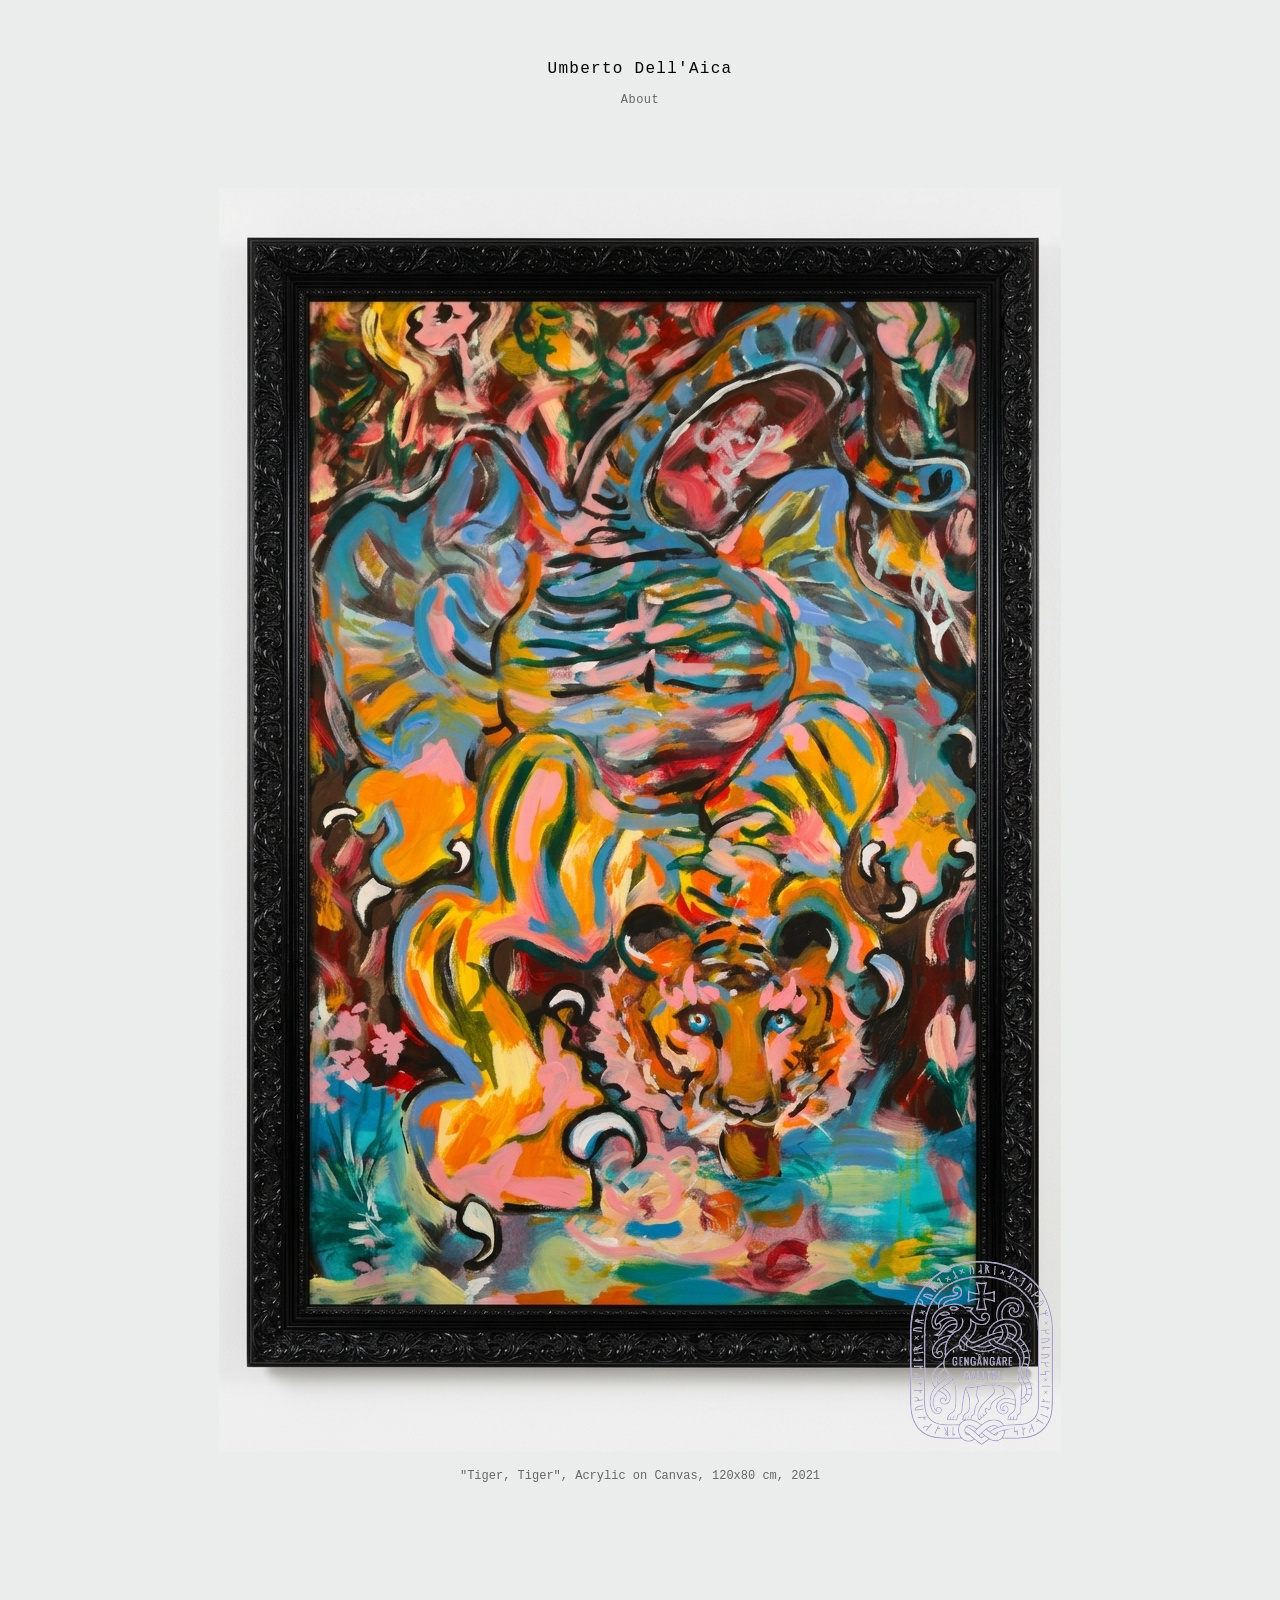
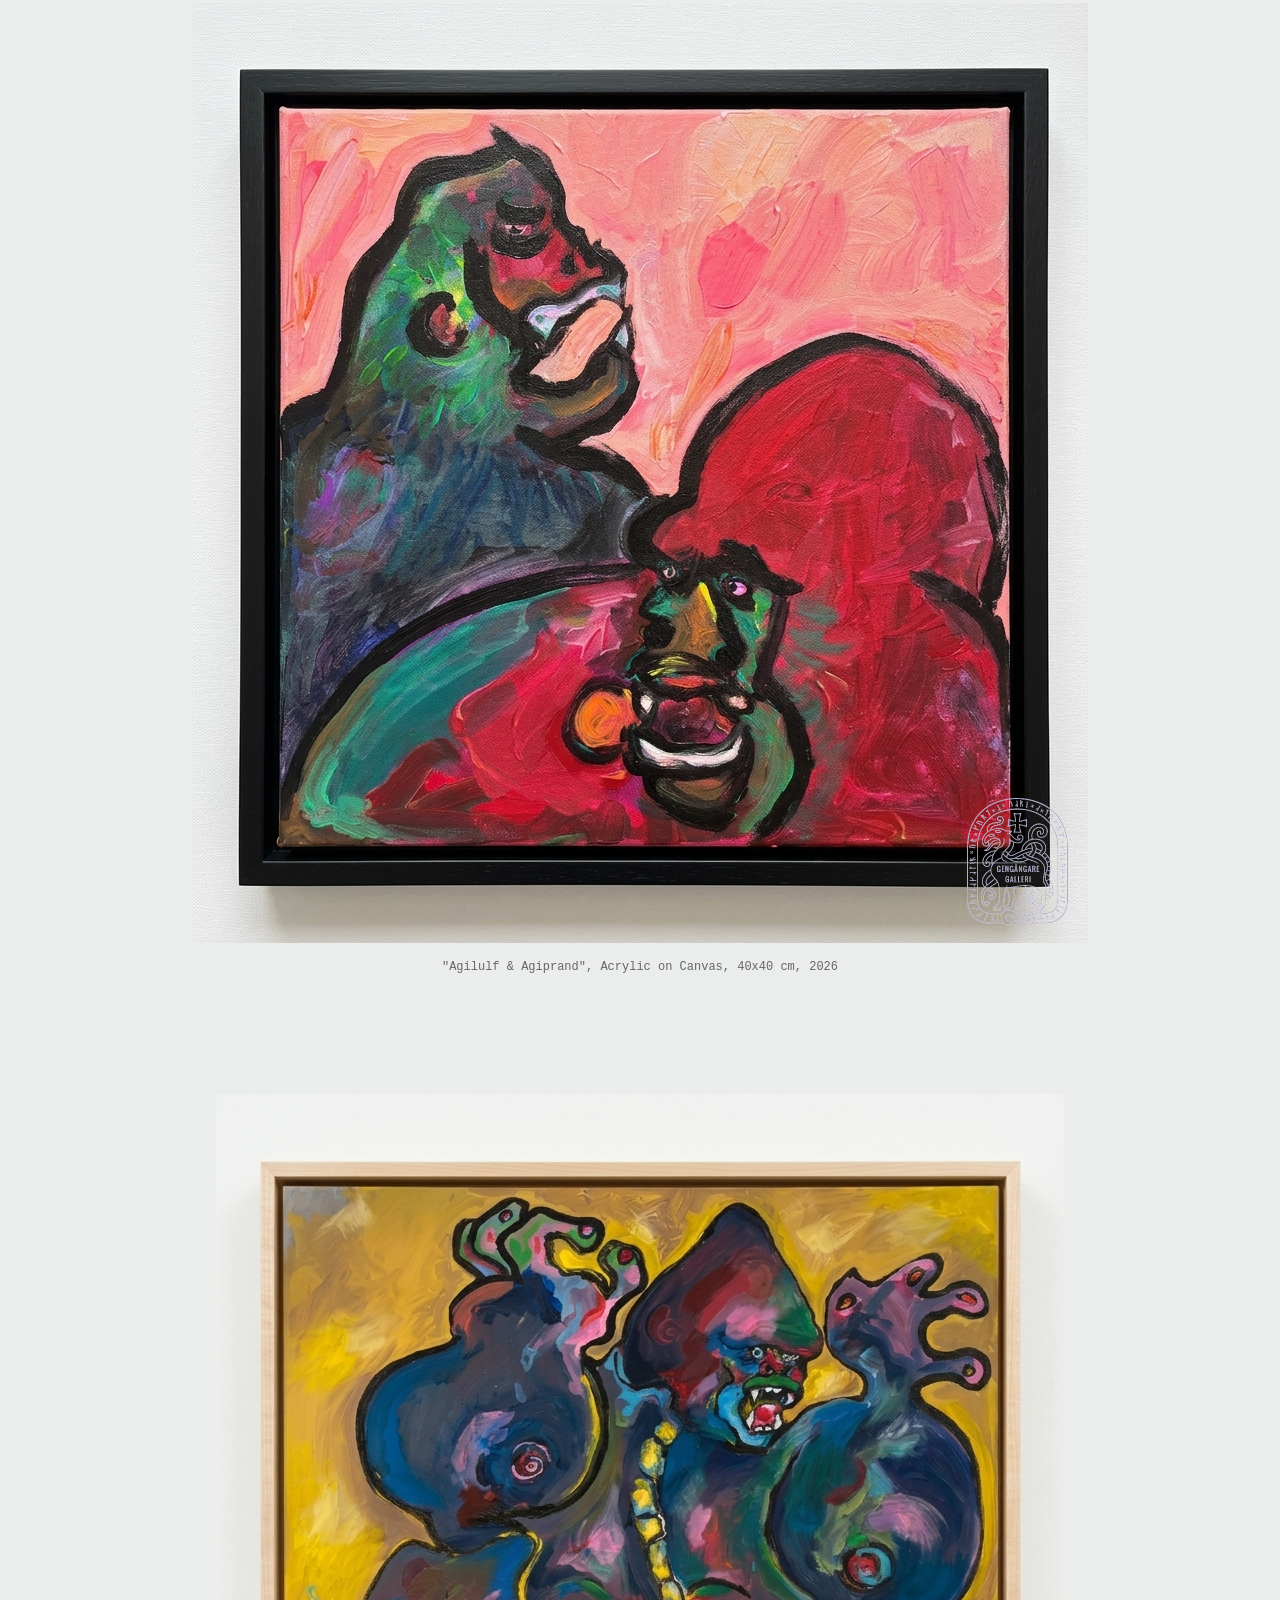
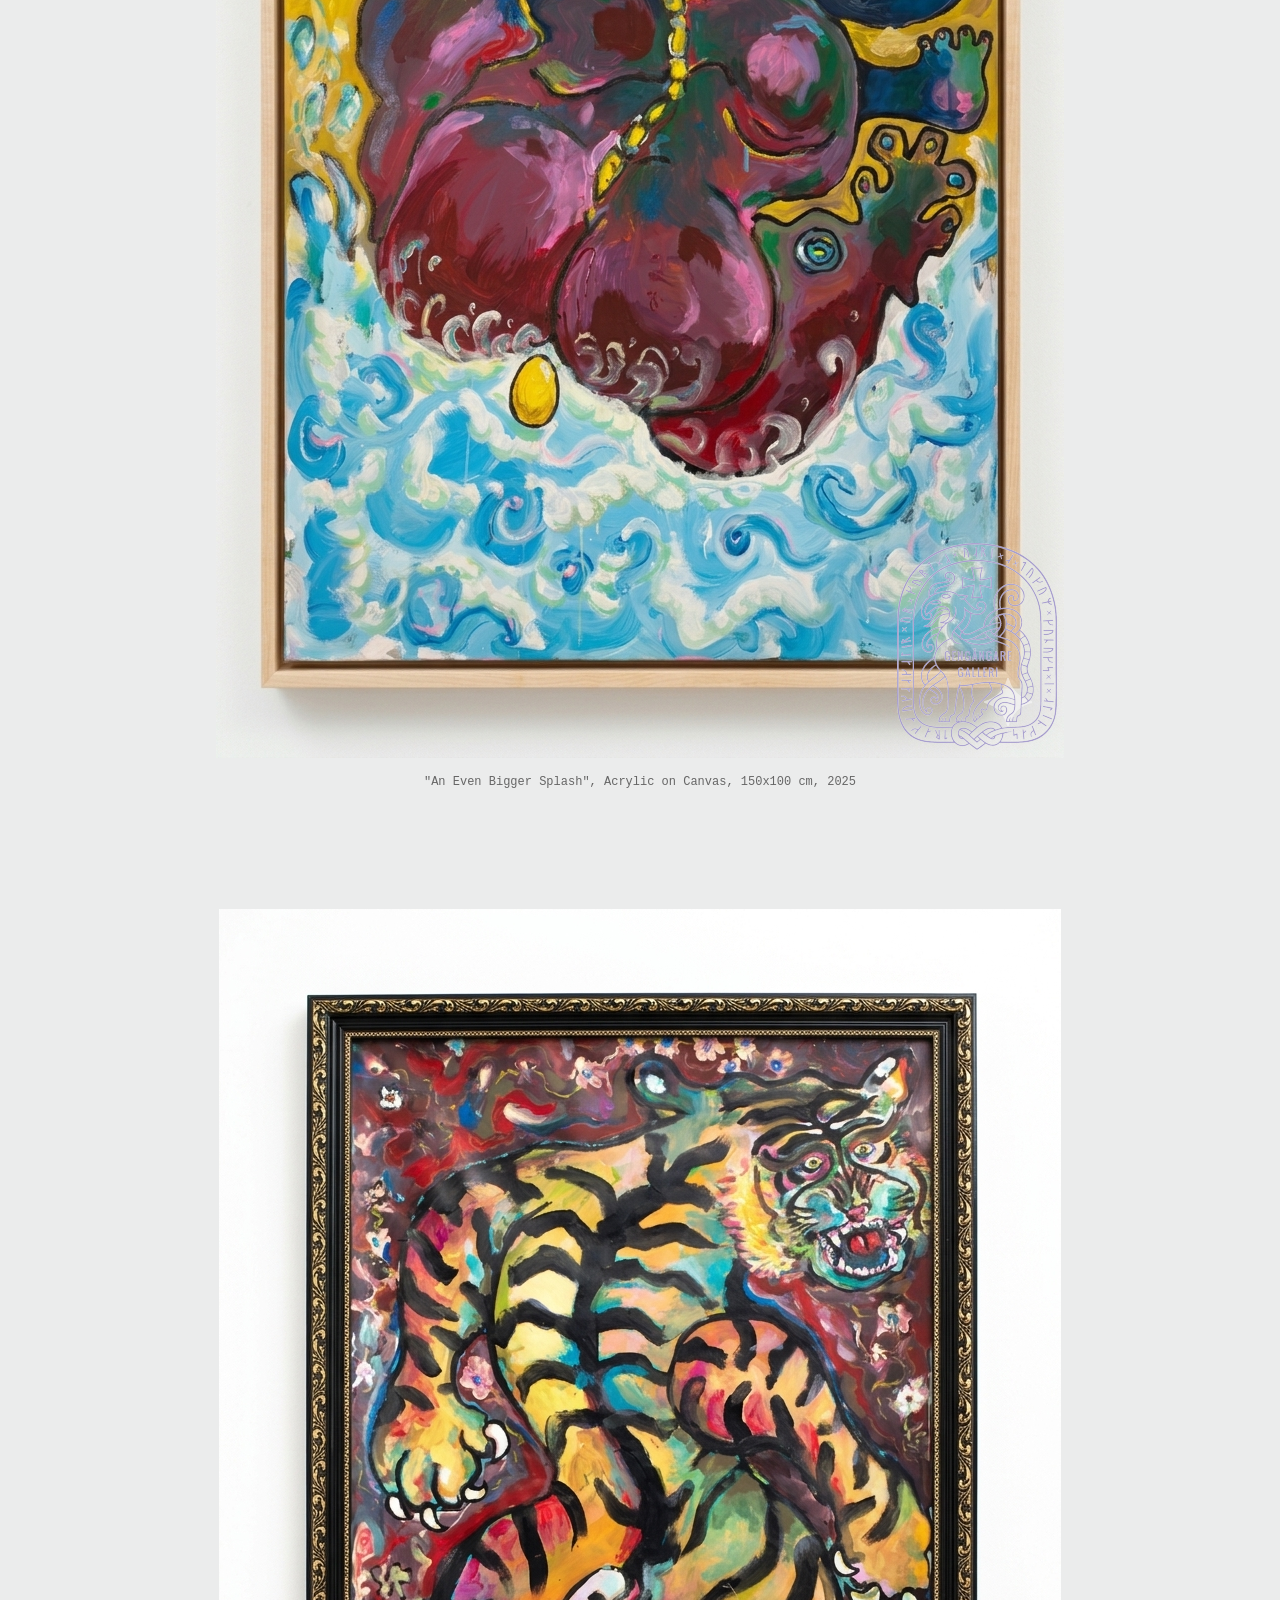
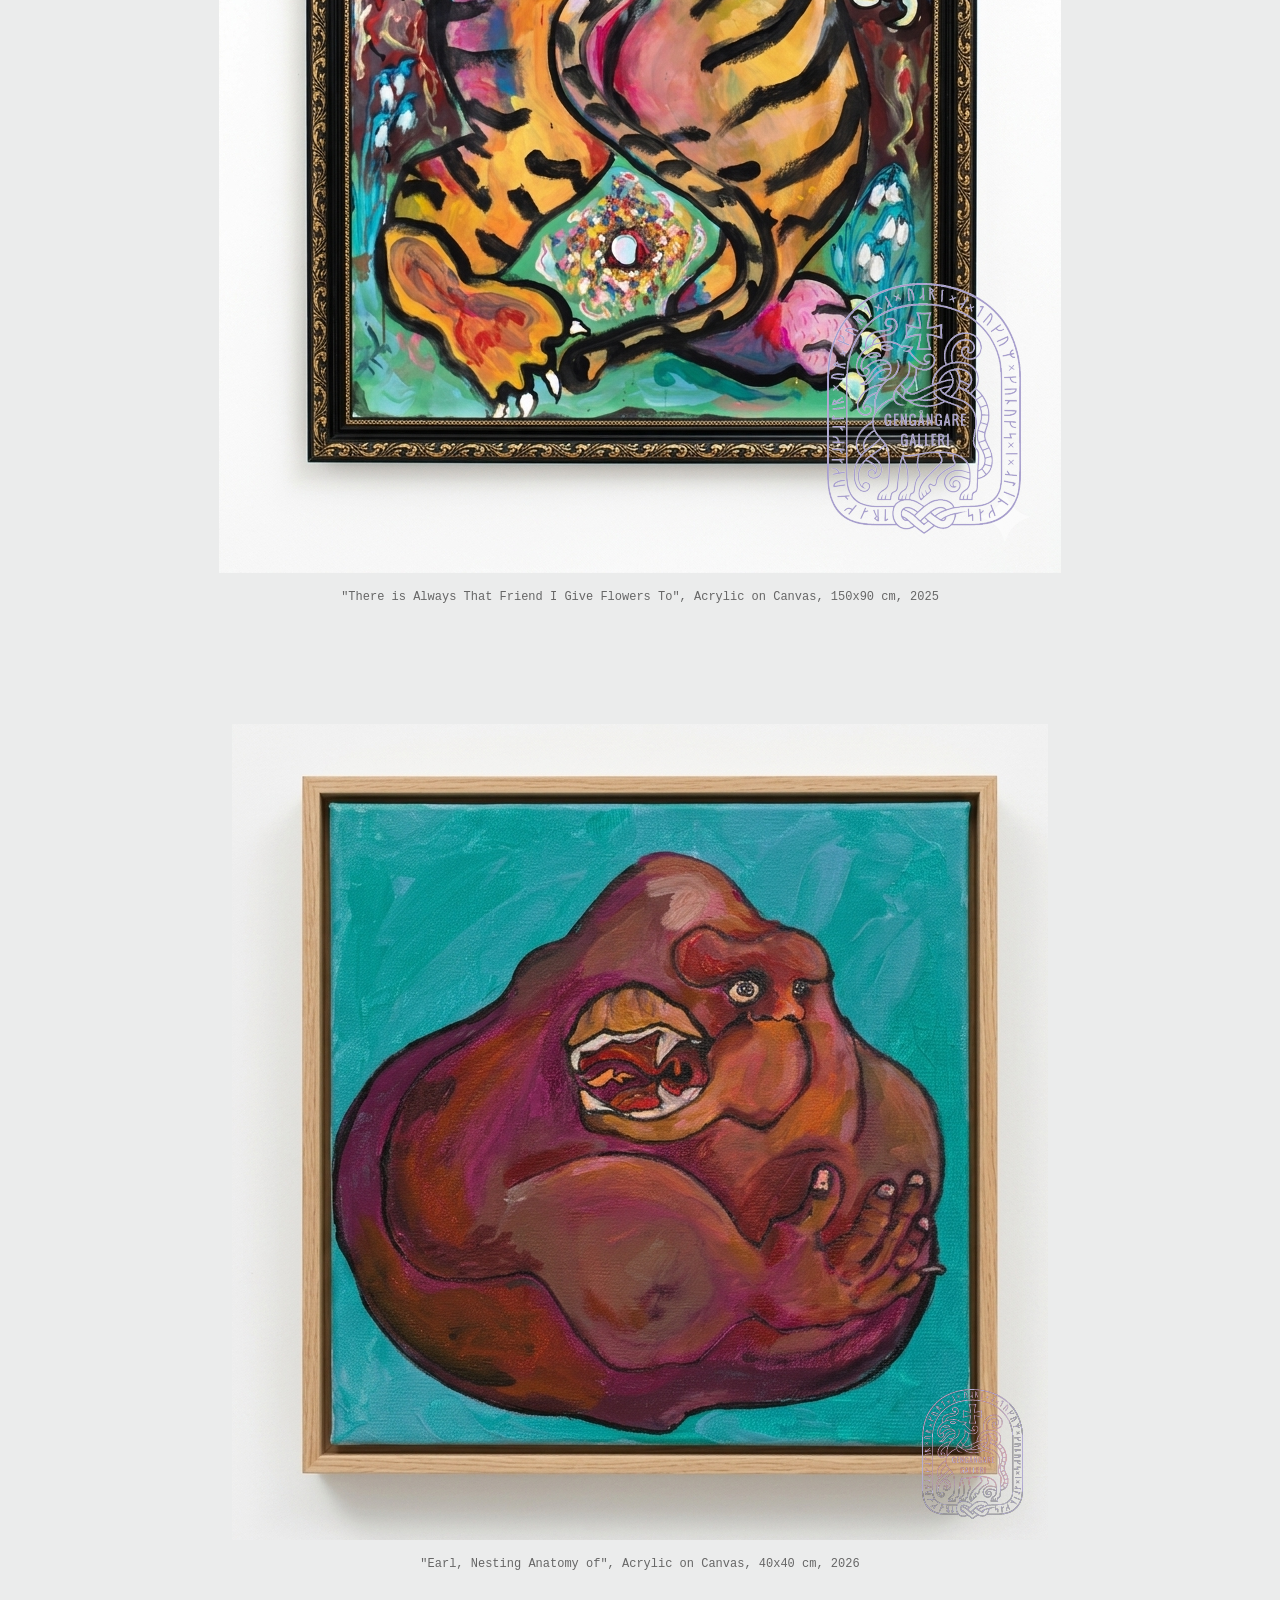
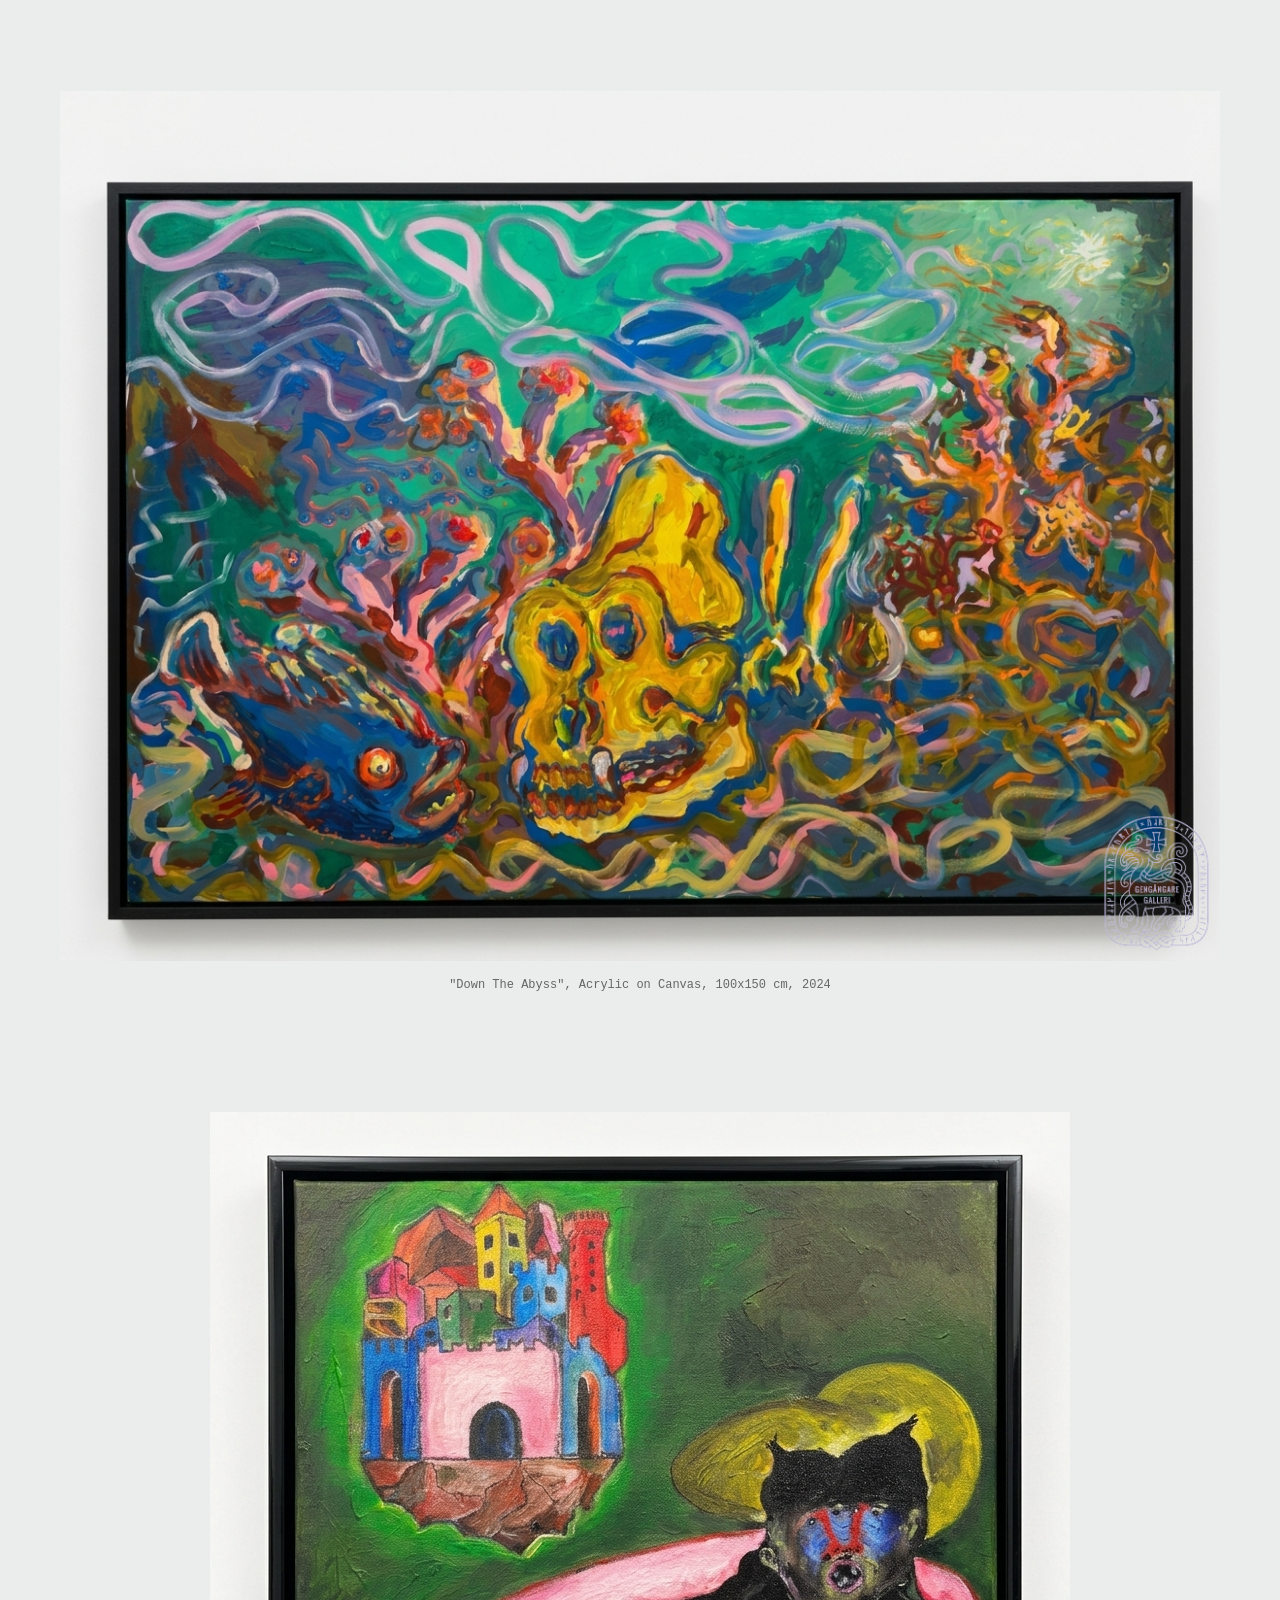
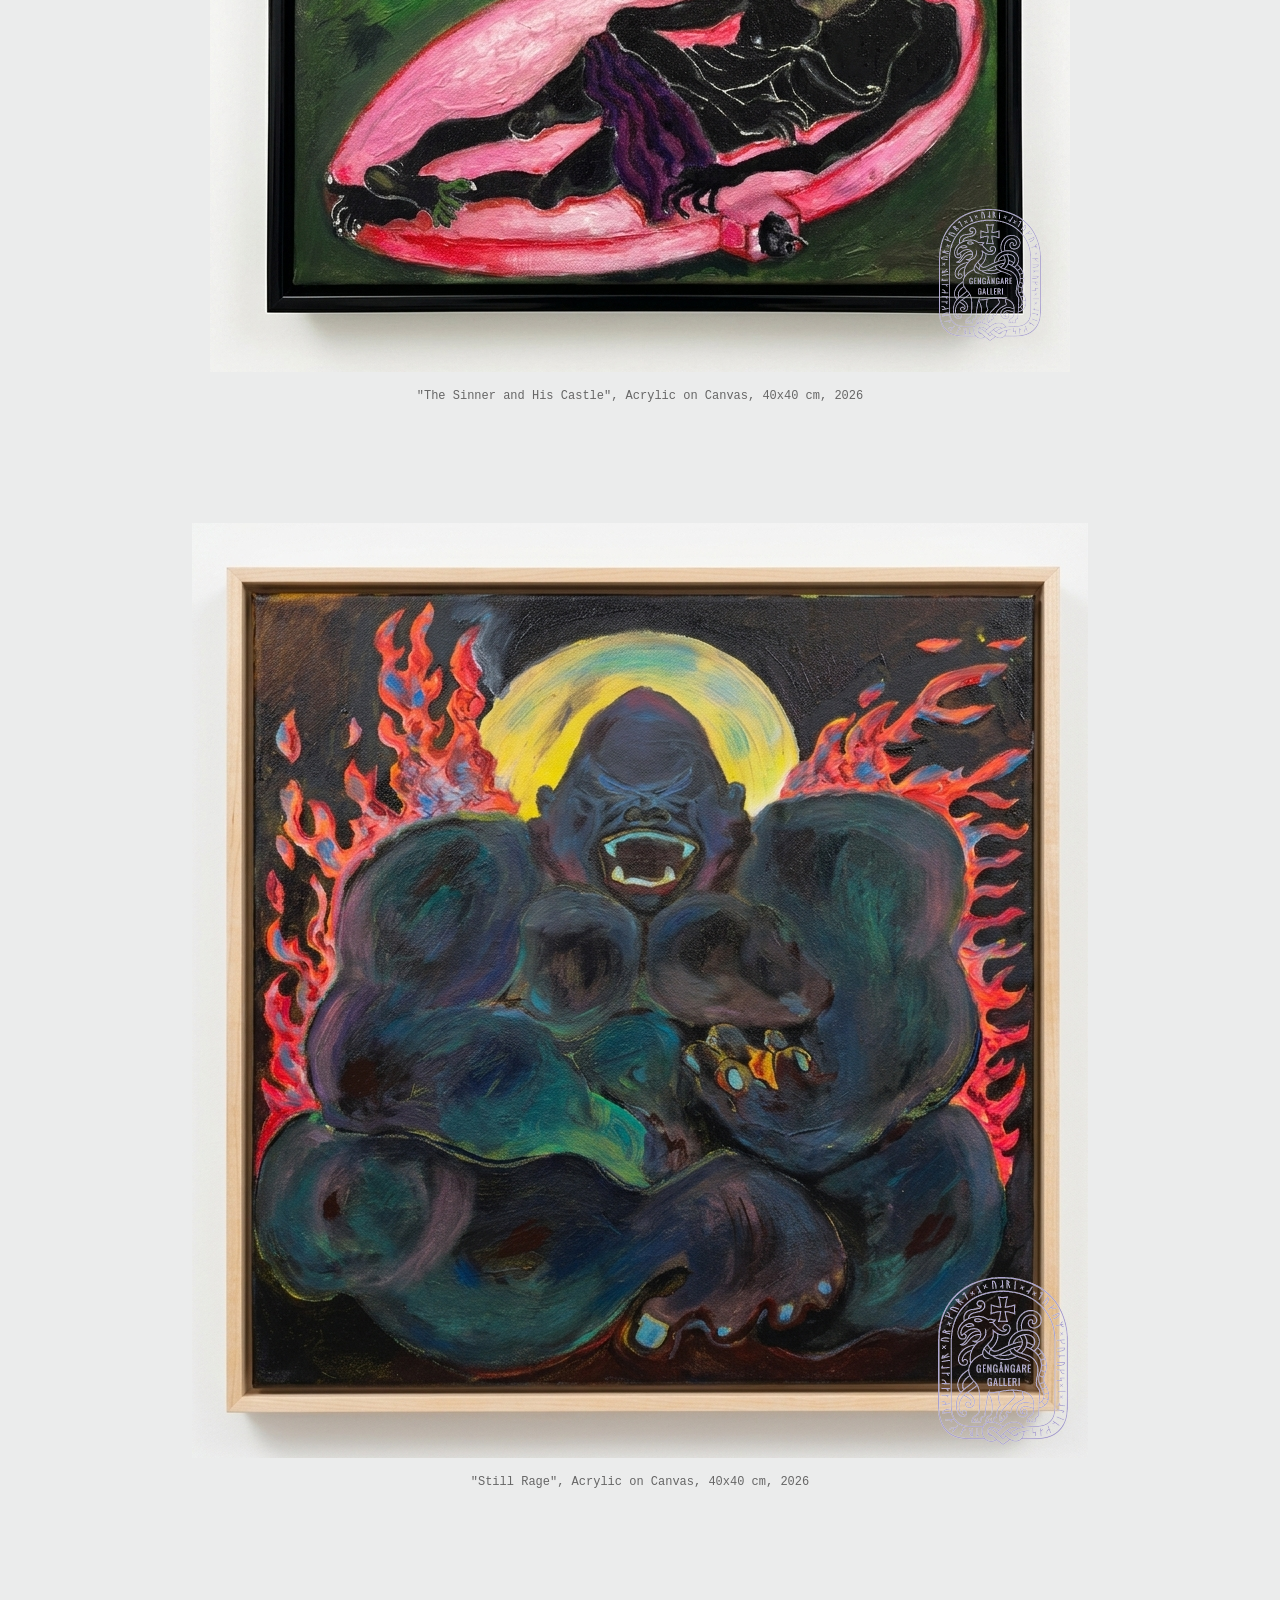
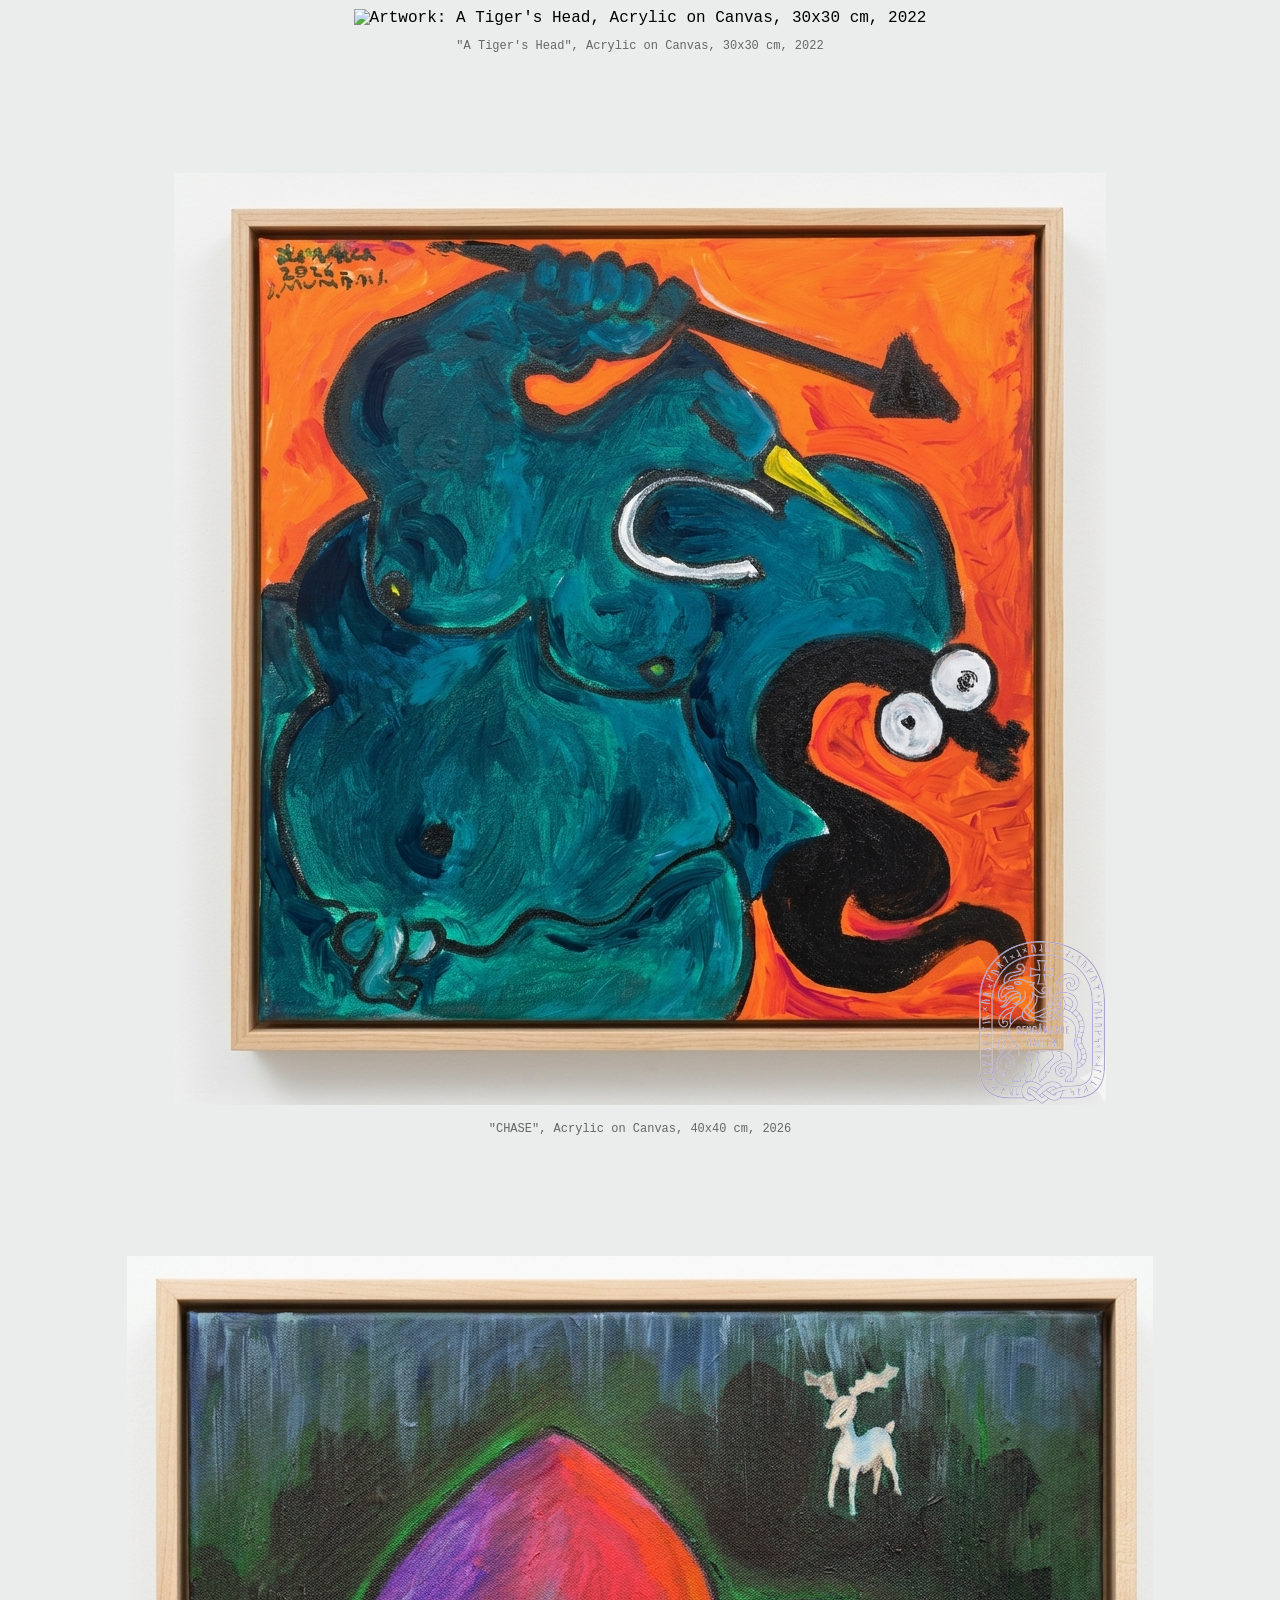
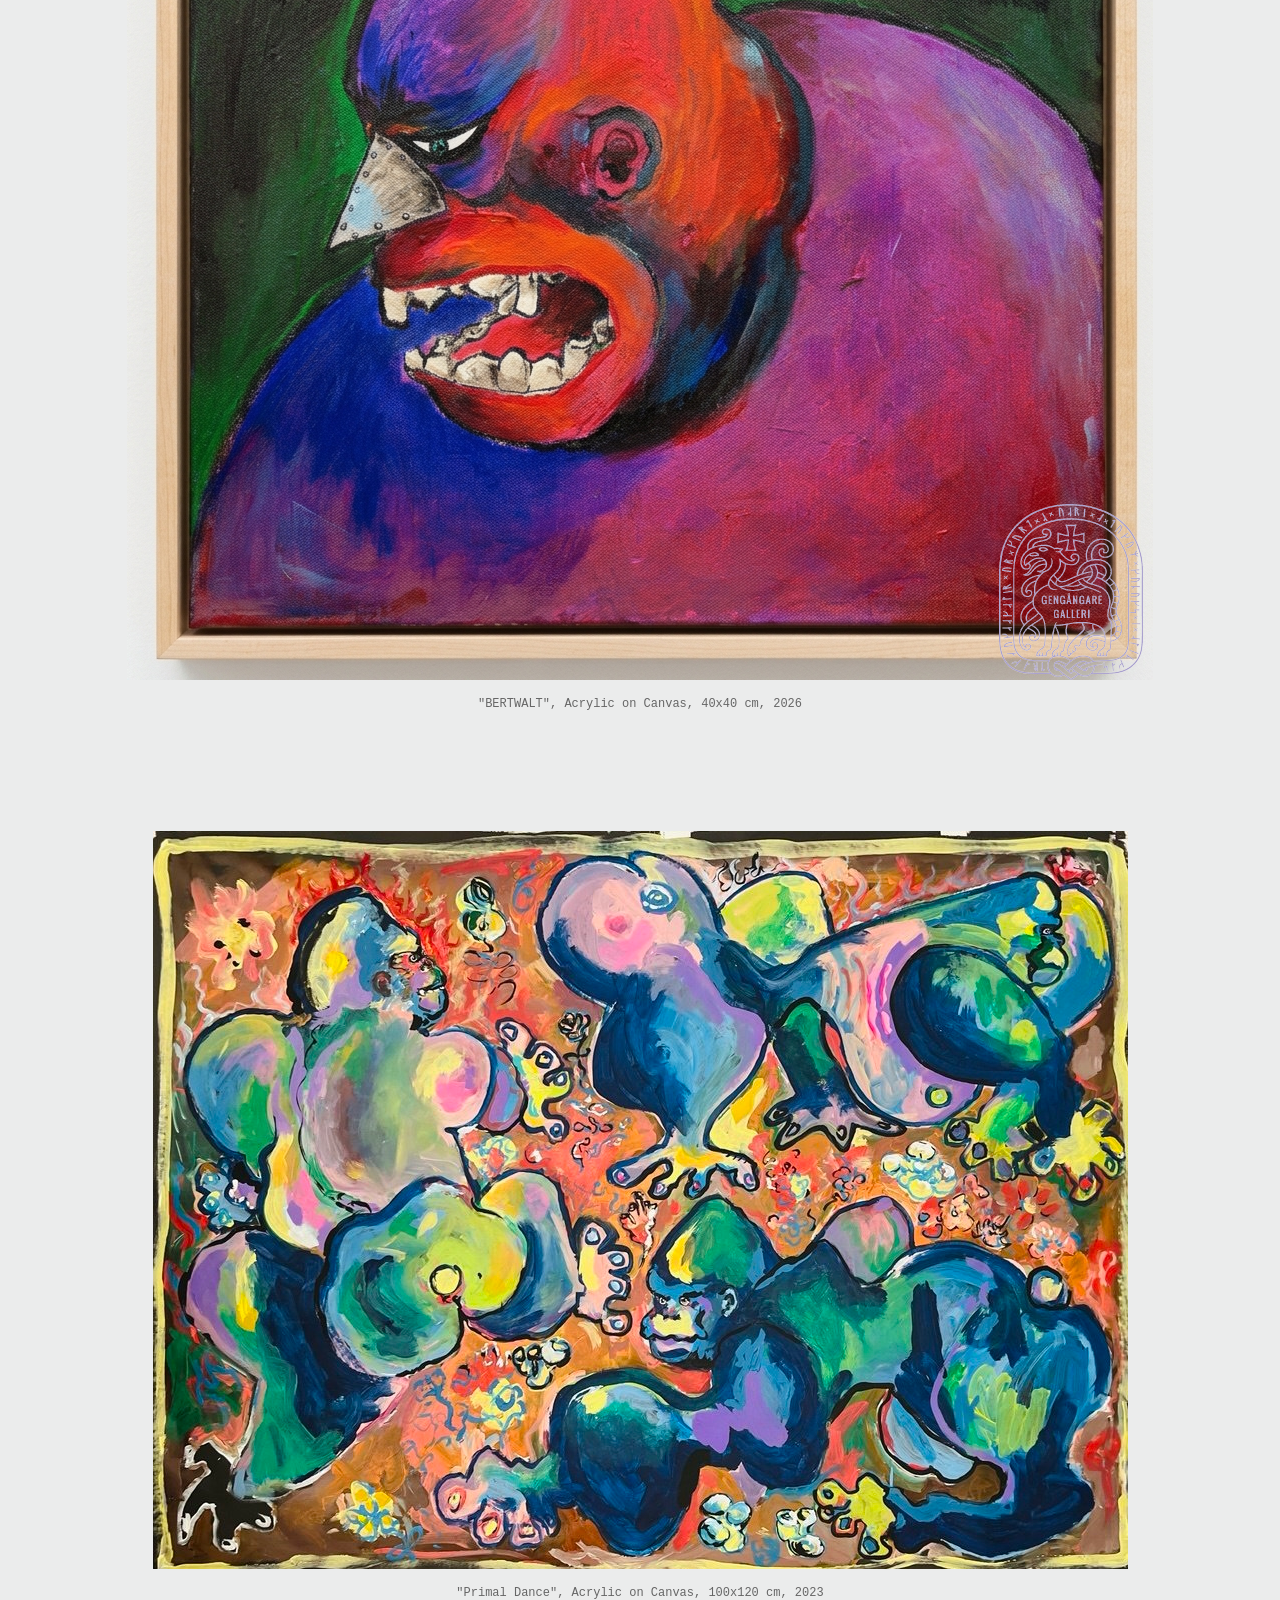
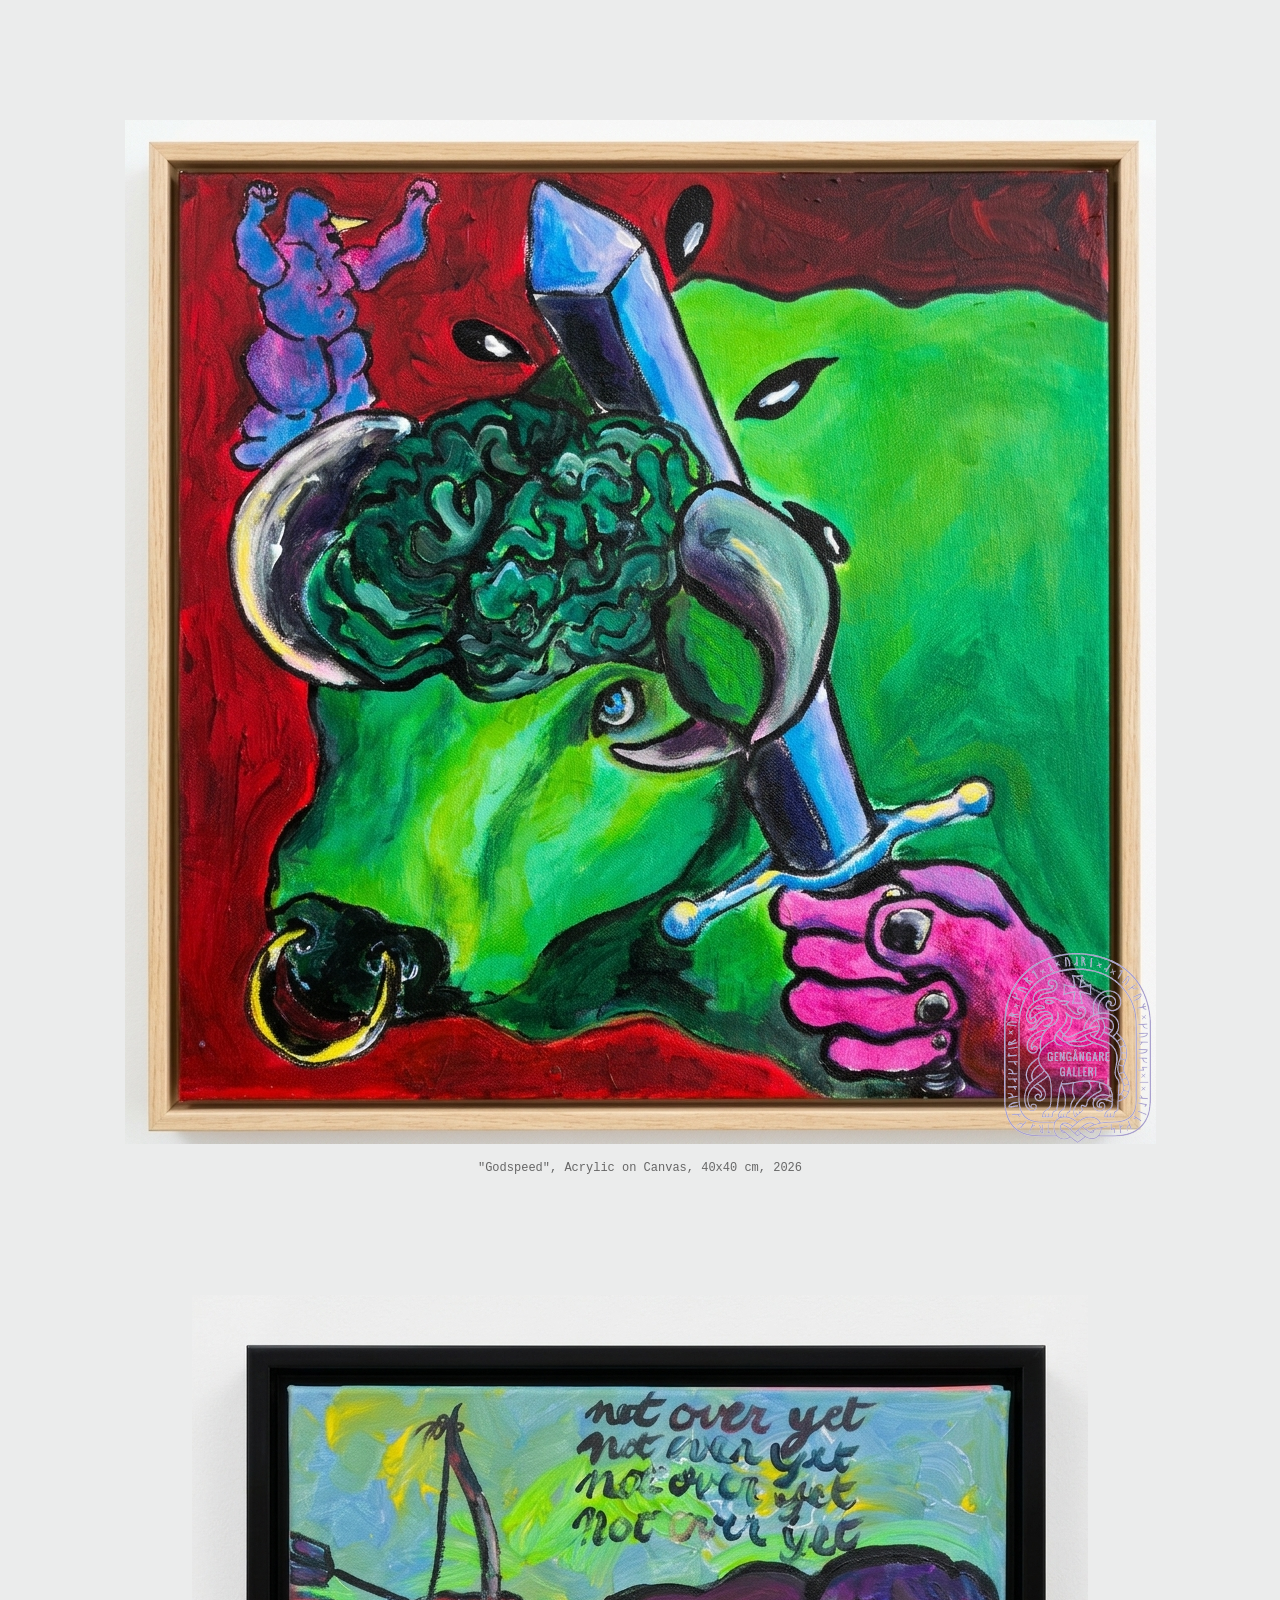
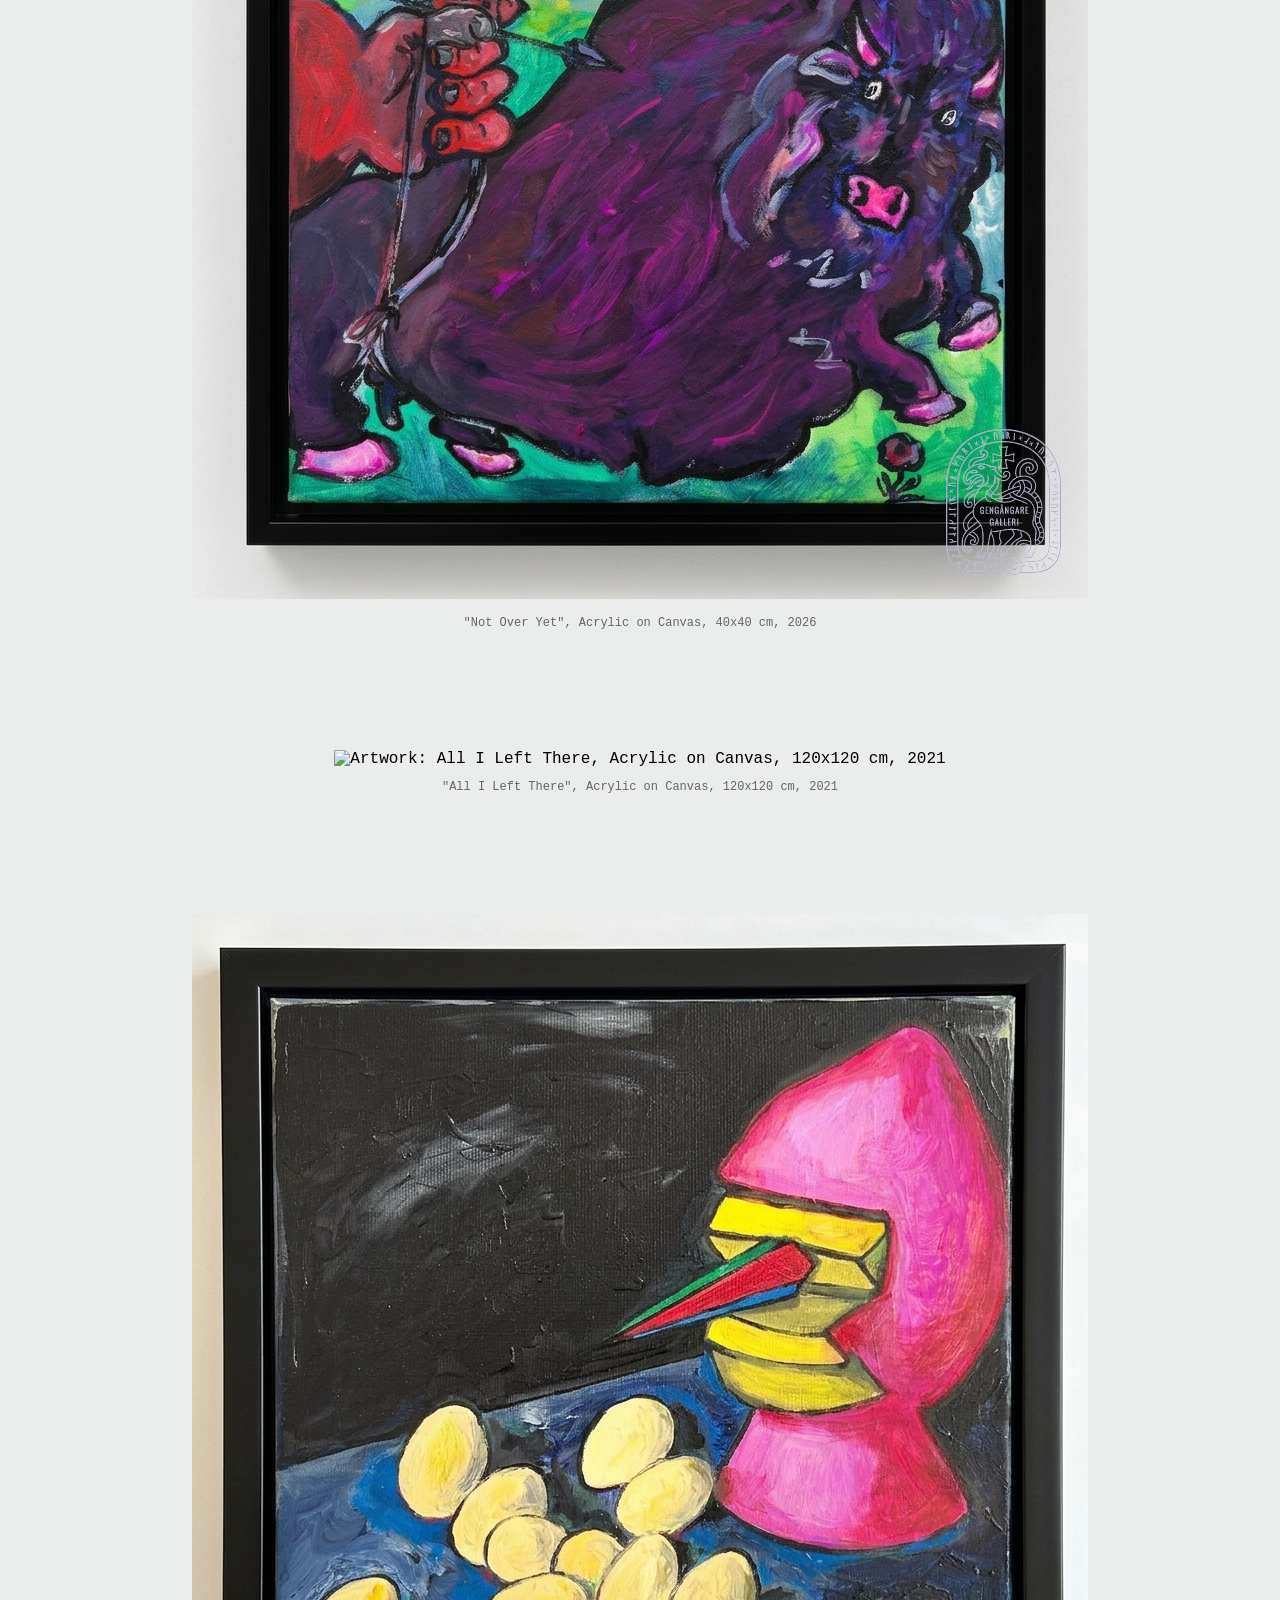
==== index.html @ 1df3072e "Add files via upload" ====
<!DOCTYPE html>
<html lang="en">
<head>
  <meta charset="UTF-8" />
  <meta name="viewport" content="width=device-width, initial-scale=1" />
  <title>Umberto Dell'Aica - S. MUMBAI S. - Artworks</title>
  <link rel="stylesheet" href="styles.css">


  <link rel="icon" type="image/png" sizes="96x96" href="/umbertodellaica/favicon-96x96.png">
  <link rel="icon" type="image/svg+xml" href="/umbertodellaica/favicon.svg">
  <link rel="shortcut icon" href="/umbertodellaica/favicon.ico">
  <link rel="apple-touch-icon" sizes="180x180" href="/umbertodellaica/apple-touch-icon.png">
  <link rel="manifest" href="/umbertodellaica/site.webmanifest">

  <meta name="description" content="Umberto Dellaica is an artist working with painting and figurative expressionism imagery. Selected works and exhibitions." />
  

  <script type="application/ld+json">
  {
    "@context": "https://schema.org",
    "@type": "Person",
    "name": "Umberto DellAica",
    "jobTitle": "Painter",
    "url": "https://umbertodellaica.eu",
    "address": {
      "@type": "Place",
      "addressLocality": "Milan",
      "addressCountry": "IT"
    }
  }
  </script>
  
  
  <meta property="og:title" content="Umberto Dellaica — Painter">
  <meta property="og:description" content="Selected works and information.">
  <meta property="og:url" content="https://umbertodellaica.eu">
  <meta property="og:type" content="website">
  <meta property="og:image" content="https://umbertodellaica.eu/images/preview.jpg">

  
  
</head>
<body>


  <header class="site-header">
    <h1 class="site-title">Umberto Dell'Aica</h1>
    <nav class="site-nav">
      <a href="about.html">About</a>
    </nav>
  </header>

  <main class="gallery">
  
    <figure>
      <img src="images/Umberto_DellAica_Artwork_14_Tiger_Tiger.png" alt="Artwork: Tiger, Tiger, Acrylic on Canvas, 120x80 cm, 2021">
      <figcaption>"Tiger, Tiger", Acrylic on Canvas, 120x80 cm, 2021</figcaption>
    </figure>   

    <figure>
      <img src="images/Umberto_DellAica_Artwork_1_Agilulf_Agiprand.png" alt="Artwork: Agilulf & Agiprand, Acrylic on Canvas, 40x40 cm, 2026">
      <figcaption>"Agilulf & Agiprand", Acrylic on Canvas, 40x40 cm, 2026</figcaption>
    </figure>

    <figure>
      <img src="images/Umberto_DellAica_Artwork_2_Even_Bigger_Splash.png" alt="Artwork: An Even Bigger Splash, Acrylic on Canvas, 150x100 cm, 2025">
      <figcaption>"An Even Bigger Splash", Acrylic on Canvas, 150x100 cm, 2025</figcaption>
    </figure>
    
    <figure>
      <img src="images/Umberto_DellAica_Artwork_15_There_is_always_that_Friend.png" alt="Artwork: There is Always That Friend I Give Flowers To, Acrylic on Canvas, 150x90 cm, 2025">
      <figcaption>"There is Always That Friend I Give Flowers To", Acrylic on Canvas, 150x90 cm, 2025</figcaption>
    </figure>    
    
    <figure>
      <img src="images/Umberto_DellAica_Artwork_3_Earl_Nesting_Anatomy.png" alt="Artwork: Earl Nesting Anatomy of, Acrylic on Canvas, 40x40 cm, 2026">
      <figcaption>"Earl, Nesting Anatomy of", Acrylic on Canvas, 40x40 cm, 2026</figcaption>
    </figure>
    
    <figure>
      <img src="images/Umberto_DellAica_Artwork_17_Down_The_Abyss.png" alt="Artwork: Down The Abyss, Acrylic on Canvas, 100x150 cm, 2024">
      <figcaption>"Down The Abyss", Acrylic on Canvas, 100x150 cm, 2024</figcaption>
    </figure>      

    <figure>
      <img src="images/Umberto_DellAica_Artwork_4_Thief_And_His_Castle.png" alt="Artwork: The Sinner and His Castle, Acrylic on Canvas, 40x40 cm, 2026">
      <figcaption>"The Sinner and His Castle", Acrylic on Canvas, 40x40 cm, 2026</figcaption>
    </figure>
    
    <figure>
      <img src="images/Umberto_DellAica_Artwork_5_Still_Rage.png" alt="Artwork: Still Rage, Acrylic on Canvas, 40x40 cm, 2026">
      <figcaption>"Still Rage", Acrylic on Canvas, 40x40 cm, 2026</figcaption>
    </figure>    

    <figure>
      <img src="images/Umberto_DellAica_Artwork_18_A_Tigers_Head.png" alt="Artwork: A Tiger's Head, Acrylic on Canvas, 30x30 cm, 2022">
      <figcaption>"A Tiger's Head", Acrylic on Canvas, 30x30 cm, 2022</figcaption>
    </figure>   

    <figure>
      <img src="images/Umberto_DellAica_Artwork_6_Chase.png" alt="Artwork: CHASE, Acrylic on Canvas, 40x40 cm, 2026">
      <figcaption>"CHASE", Acrylic on Canvas, 40x40 cm, 2026</figcaption>
    </figure>      

    <figure>
      <img src="images/Umberto_DellAica_Artwork_7_Bertwalt.png" alt="Artwork: BERTWALT, Acrylic on Canvas, 40x40 cm, 2026">
      <figcaption>"BERTWALT", Acrylic on Canvas, 40x40 cm, 2026</figcaption>
    </figure> 

    <figure>
      <img src="images/Umberto_DellAica_Artwork_16_PRimal_Dance.jpg" alt="Artwork: Primal Dance, Acrylic on Canvas, 100x120 cm, 2023">
      <figcaption>"Primal Dance", Acrylic on Canvas, 100x120 cm, 2023</figcaption>
    </figure> 
    

    <figure>
      <img src="images/Umberto_DellAica_Artwork_8_Godspeed.png" alt="Artwork: Godspeed, Acrylic on Canvas, 40x40 cm, 2026">
      <figcaption>"Godspeed", Acrylic on Canvas, 40x40 cm, 2026</figcaption>
    </figure>    
    
    <figure>
      <img src="images/Umberto_DellAica_Artwork_9_Not_Over_Yet.png" alt="Artwork: Not Over Yet, Acrylic on Canvas, 40x40 cm, 2026">
      <figcaption>"Not Over Yet", Acrylic on Canvas, 40x40 cm, 2026</figcaption>
    </figure>       

    <figure>
      <img src="images/Umberto_DellAica_Artwork_19_All_I_Left_There.png" alt="Artwork: All I Left There, Acrylic on Canvas, 120x120 cm, 2021">
      <figcaption>"All I Left There", Acrylic on Canvas, 120x120 cm, 2021</figcaption>
    </figure>  


    <figure>
      <img src="images/Umberto_DellAica_Artwork_10_12_Eggs_and_a_Puppet.png" alt="Artwork: Twelve Eggs and a Puppet, Acrylic on Canvas, 40x40 cm, 2026">
      <figcaption>"Twelve Eggs and a Puppet", Acrylic on Canvas, 40x40 cm, 2026</figcaption>
    </figure> 


    <figure>
      <img src="images/Umberto_DellAica_Artwork_11_The_Present.png" alt="Artwork: The Present, Acrylic on Canvas, 40x40 cm, 2026">
      <figcaption>"The Present", Acrylic on Canvas, 40x40 cm, 2026</figcaption>
    </figure> 

    <figure>
      <img src="images/Umberto_DellAica_Artwork_12_Cerberus.png" alt="Artwork: Cerberus, Acrylic on Canvas, 40x40 cm, 2024">
      <figcaption>"Cerberus", Acrylic on Canvas, 40x40 cm, 2024</figcaption>
    </figure> 

    <figure>
      <img src="images/Umberto_DellAica_Artwork_13_Surprise.png" alt="Artwork: Surprise!, Acrylic on Canvas, 50x80 cm, 2024">
      <figcaption>"Surprise!", Acrylic on Canvas, 50x80 cm, 2024</figcaption>
    </figure> 




    
  
    

     



  </main>

  <footer>
    <p>contact via contact@umbertodellaica.eu</p>
    <p>or contact GENGÅNGARE GALLERI</p>
  </footer>

</body>
</html>
---- styles.css ----
* {
  box-sizing: border-box;
}

body {
  margin: 0;
  font-family: "Courier New", Courier, monospace;
  background: #EBECEC;
  color: #000;
}

/* Header */

.site-header {
  padding: 60px 40px 40px;
  text-align: center;
}

.site-title {
  font-size: 16px;
  font-weight: normal;
  letter-spacing: 0.08em;
  margin: 0;
}

.site-subtitle {
  margin-top: 12px;
}

.site-subtitle a {
  font-size: 12px;
  font-weight: normal;
  letter-spacing: 0.1em;
  margin: 0;
}

.site-title a {
  color: inherit;
  text-decoration: none;
}

.site-title a:hover {
  text-decoration: underline;
}

/* Navigation */

.site-nav {
  margin-top: 12px;
}

.site-nav a {
  font-size: 12px;
  color: #666;
  text-decoration: none;
  letter-spacing: 0.04em;
}

.site-nav a:hover {
  text-decoration: underline;
}

/* Gallery (homepage) */

.gallery {
  max-width: 1200px;
  margin: 0 auto;
  padding: 40px 20px;
}

figure {
  margin: 0 0 120px 0;
  text-align: center;
}

img {
  max-width: 100%;
  height: auto;
}

figcaption {
  margin-top: 12px;
  font-size: 12px;
  color: #666;
}

/* About page */

.about {
  max-width: 600px;
  margin: 0 auto;
  padding: 80px 20px 100px;
  font-size: 14px;
  line-height: 1.7;
  text-align: justify;
  hyphens: auto;
}

/* Footer */

footer {
  padding: 60px 20px;
  text-align: center;
  font-size: 12px;
  color: #666;
}

/* back-link */

.back-link {
  margin-top: 60px;
  text-align: center;
}

.back-link a {
  font-size: 12px;
  color: #666;
  text-decoration: none;
  letter-spacing: 0.04em;
}

.back-link a:hover {
  text-decoration: underline;
}
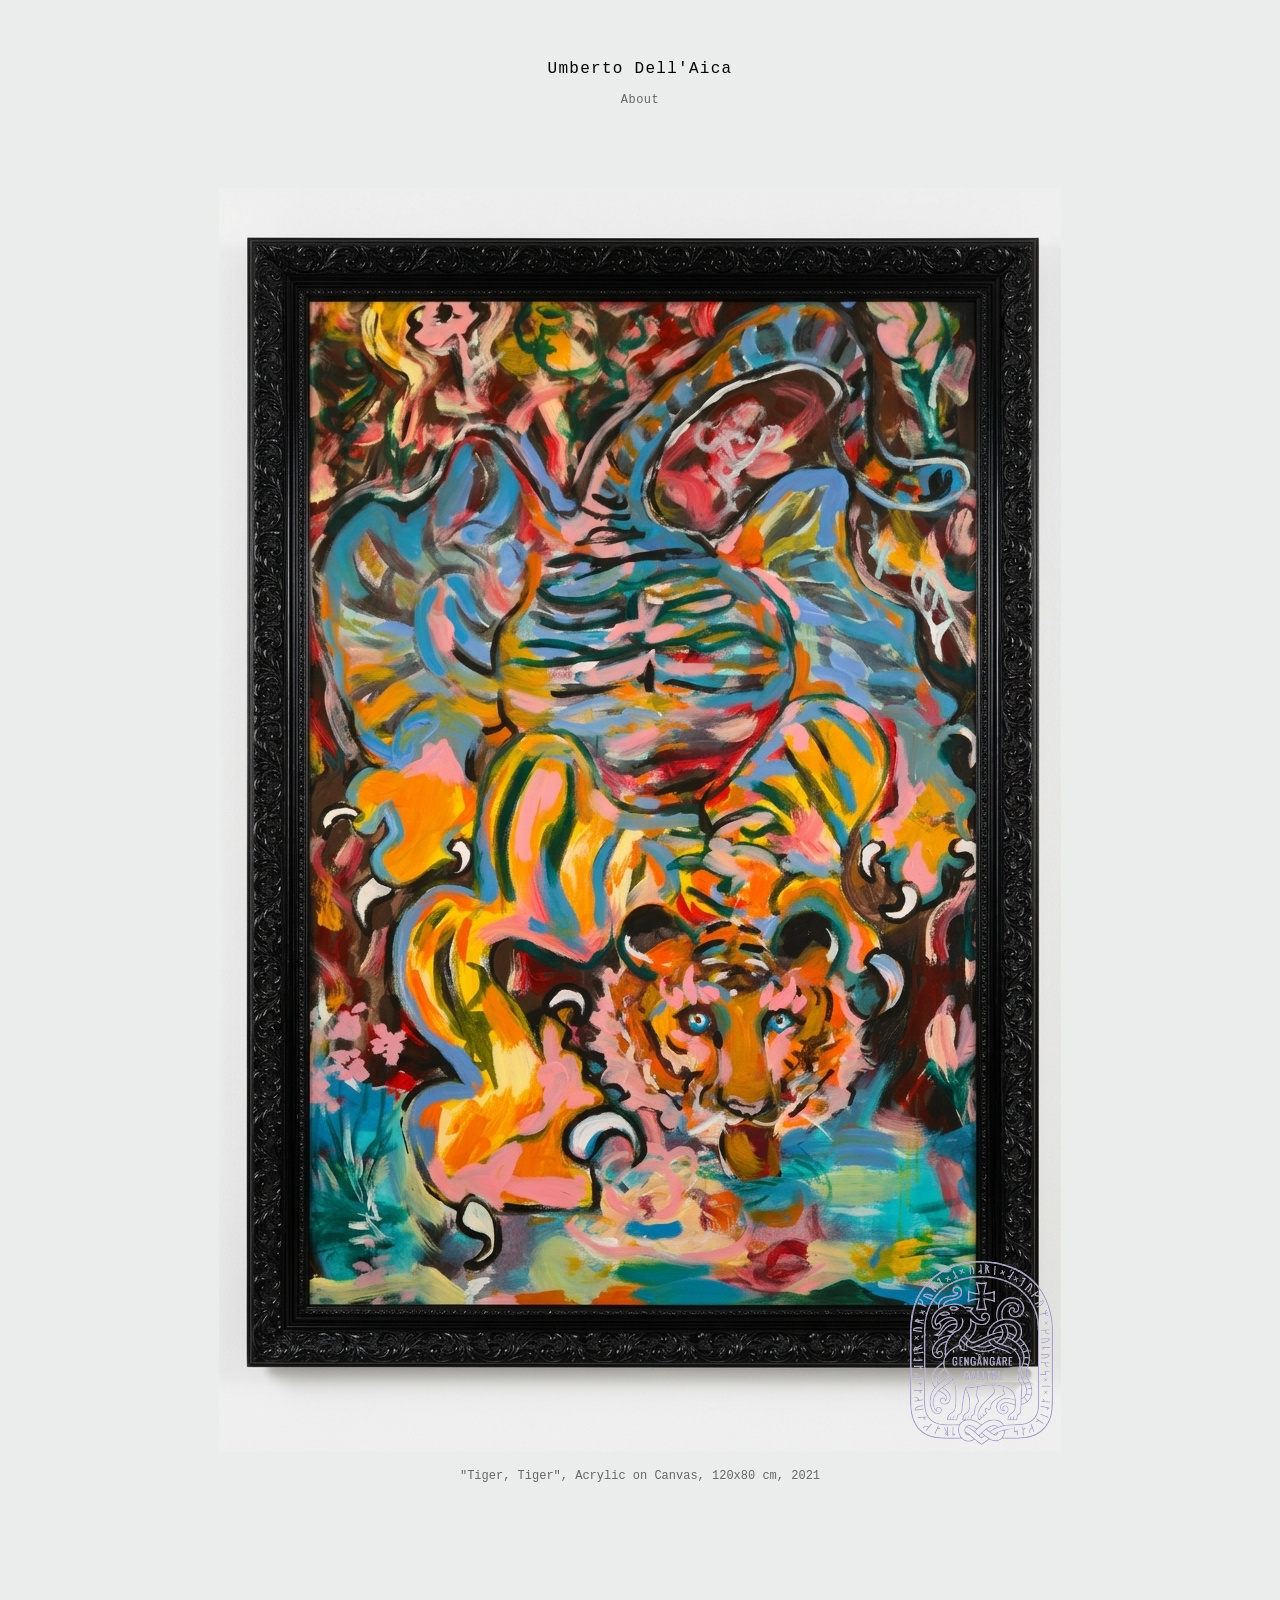
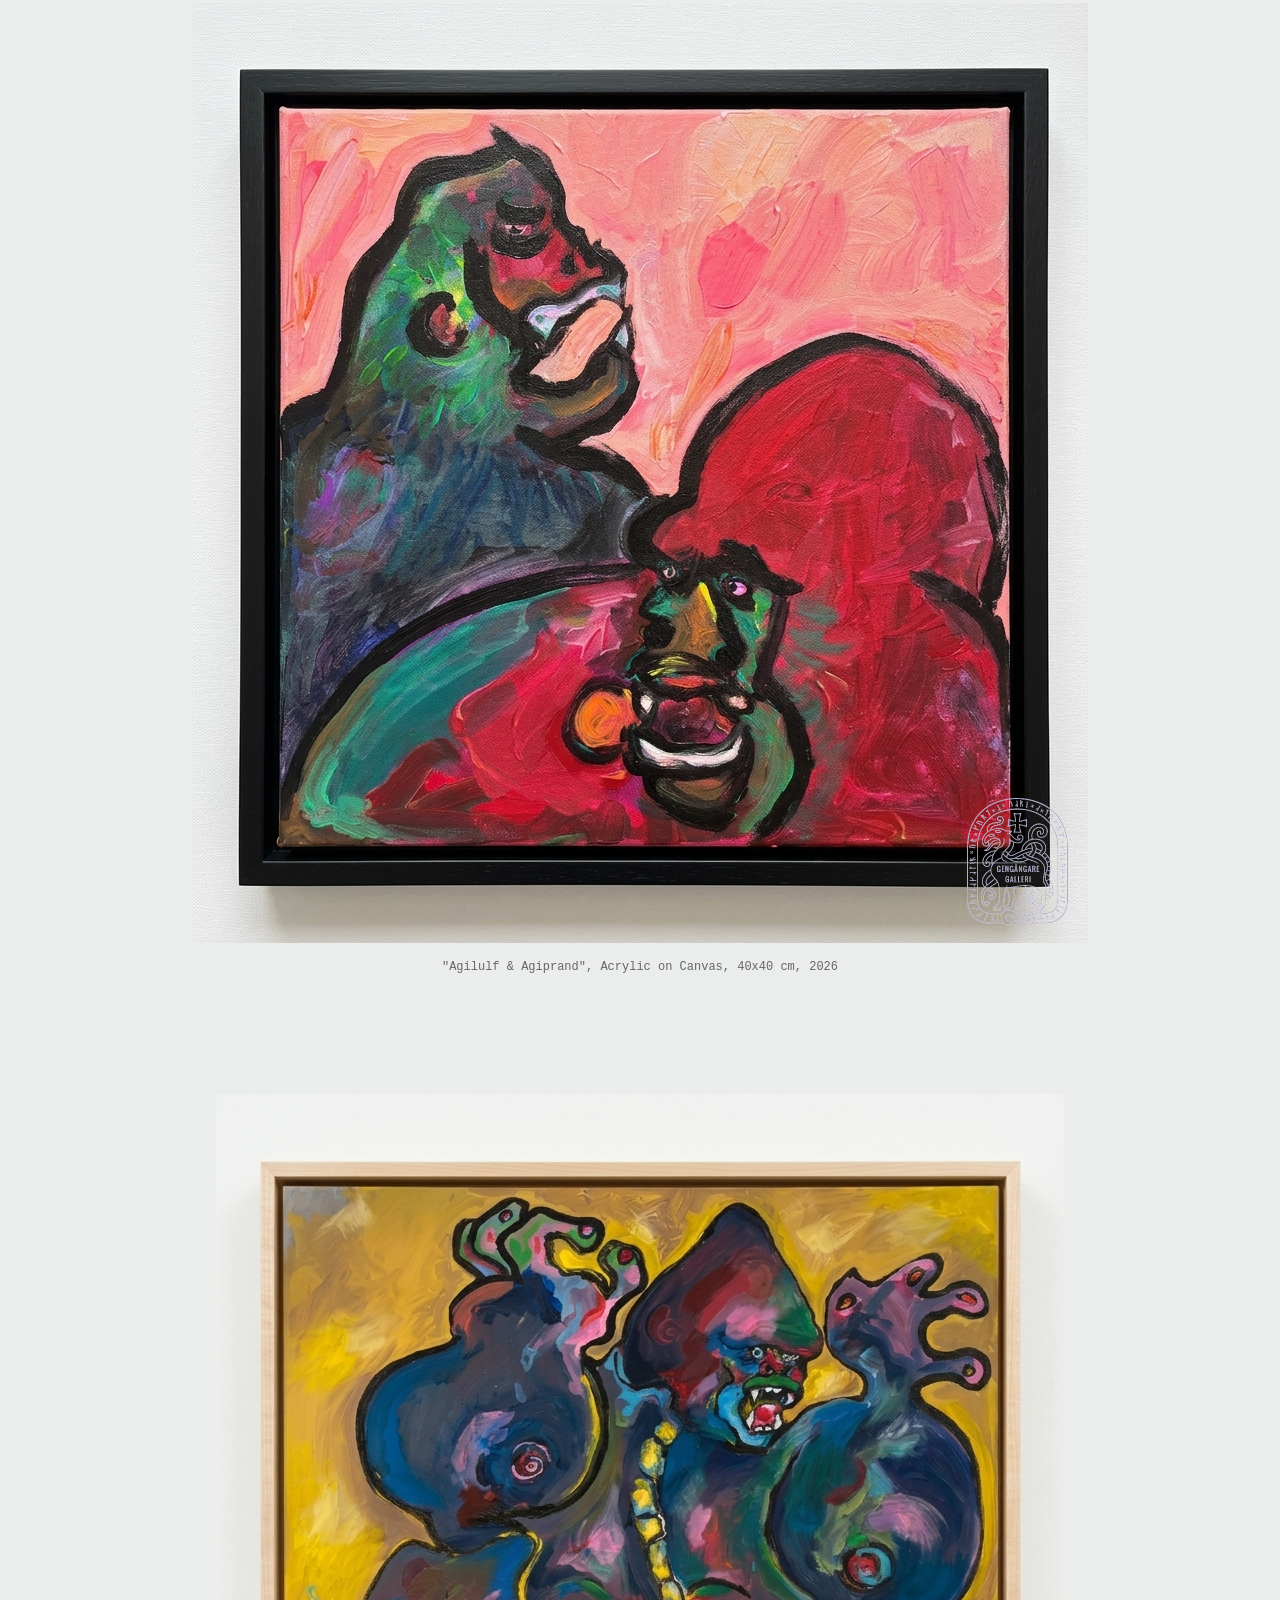
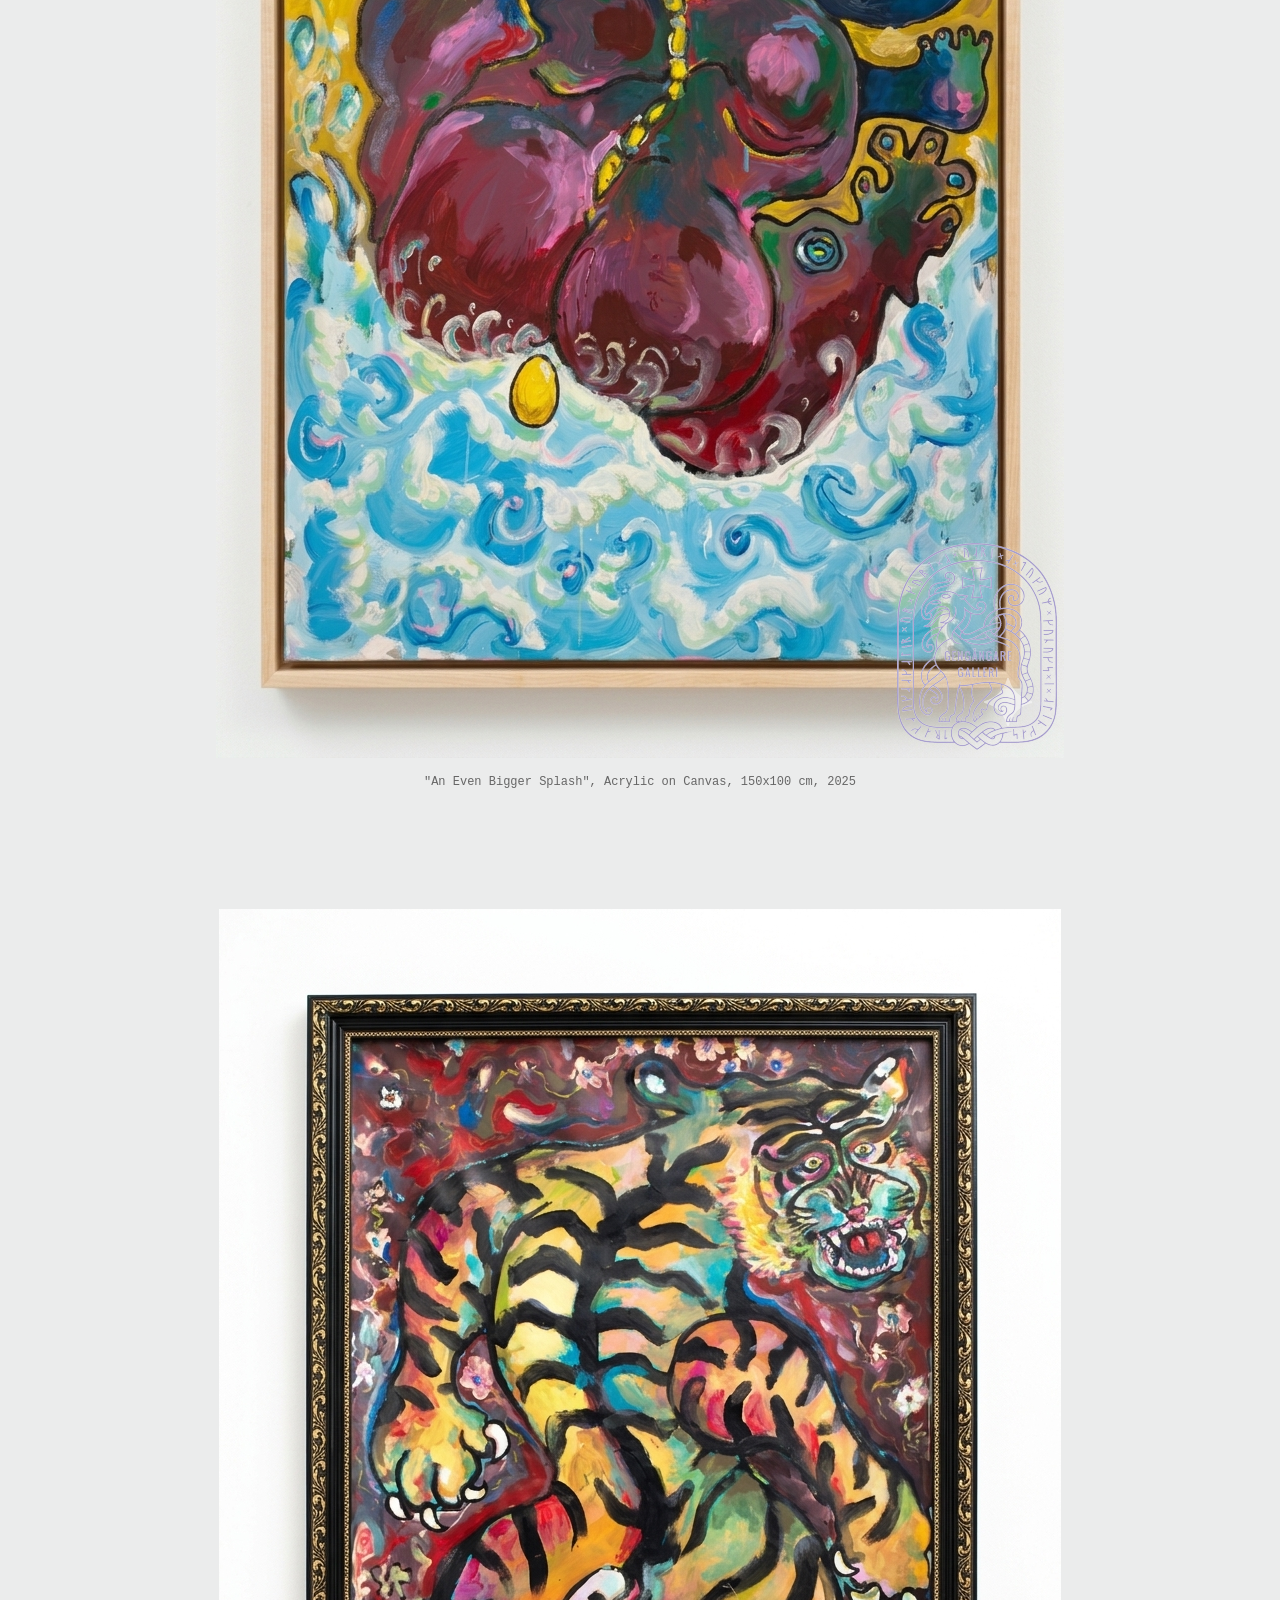
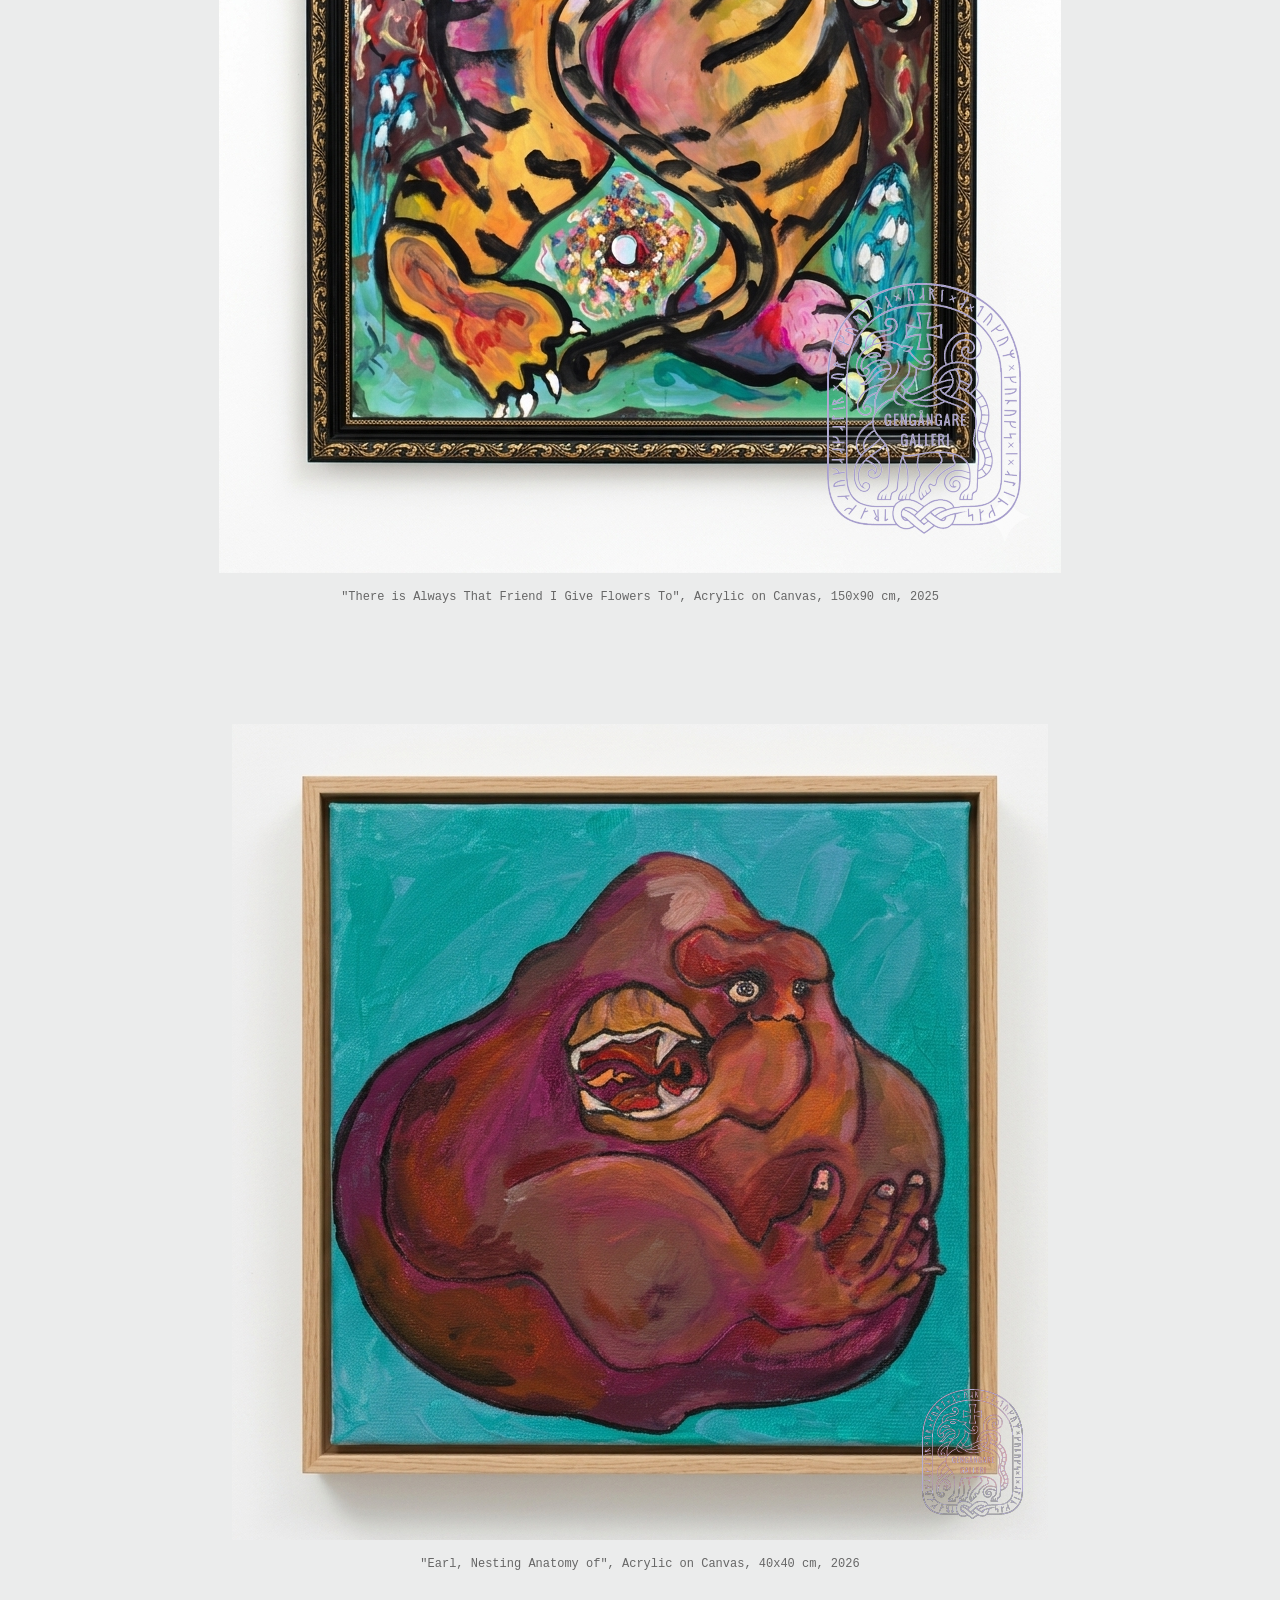
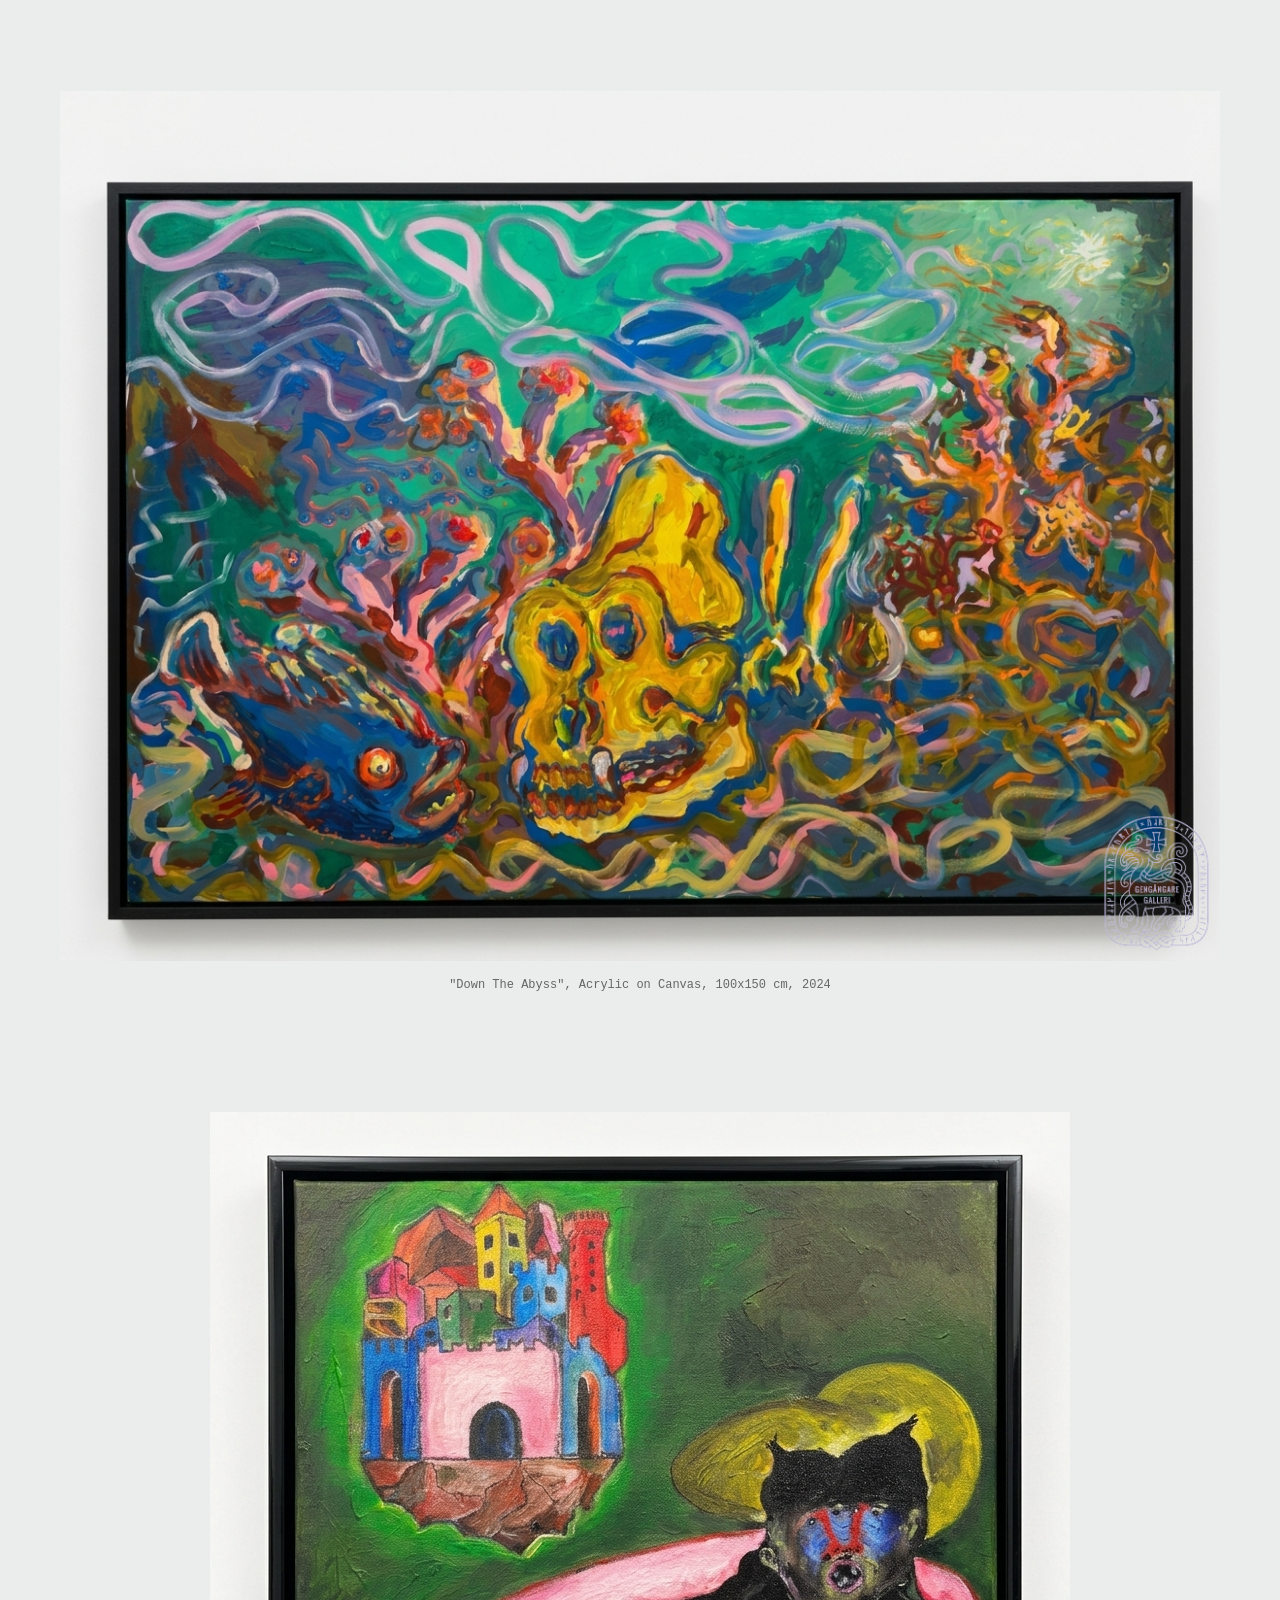
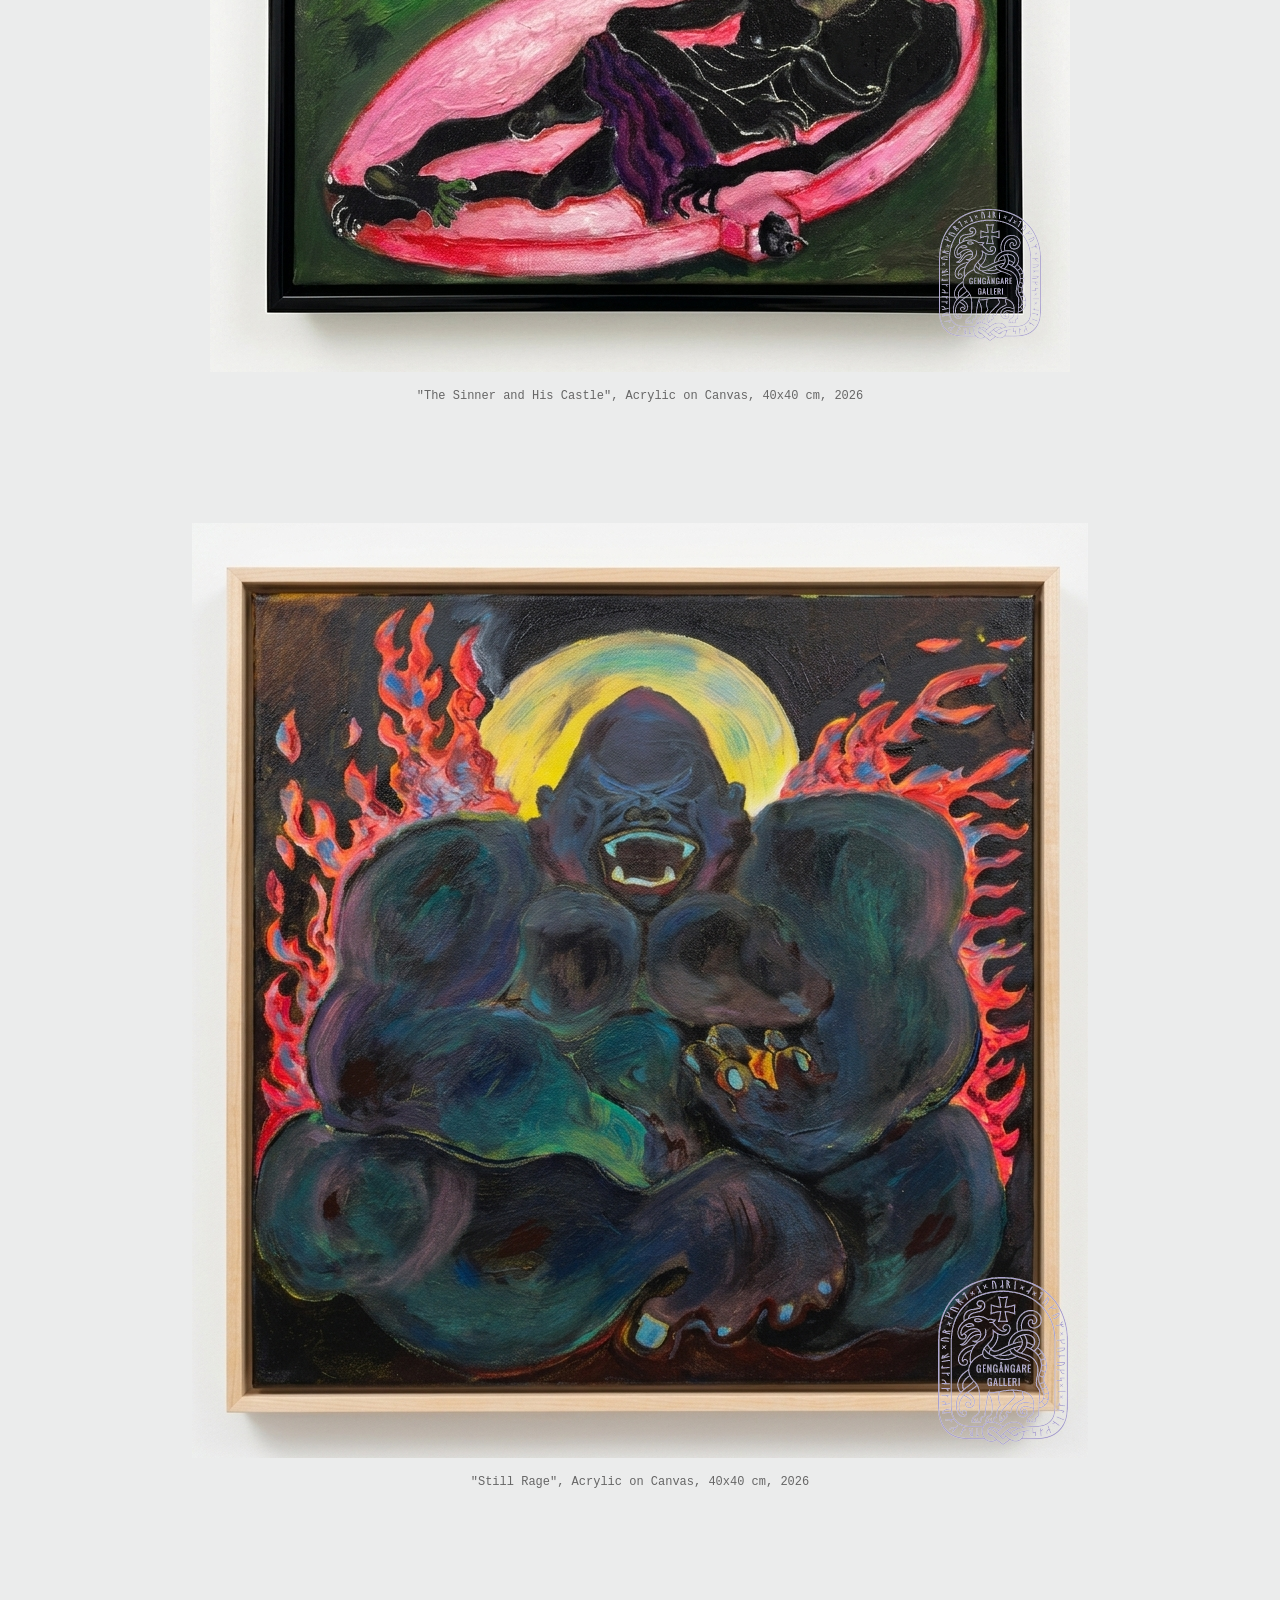
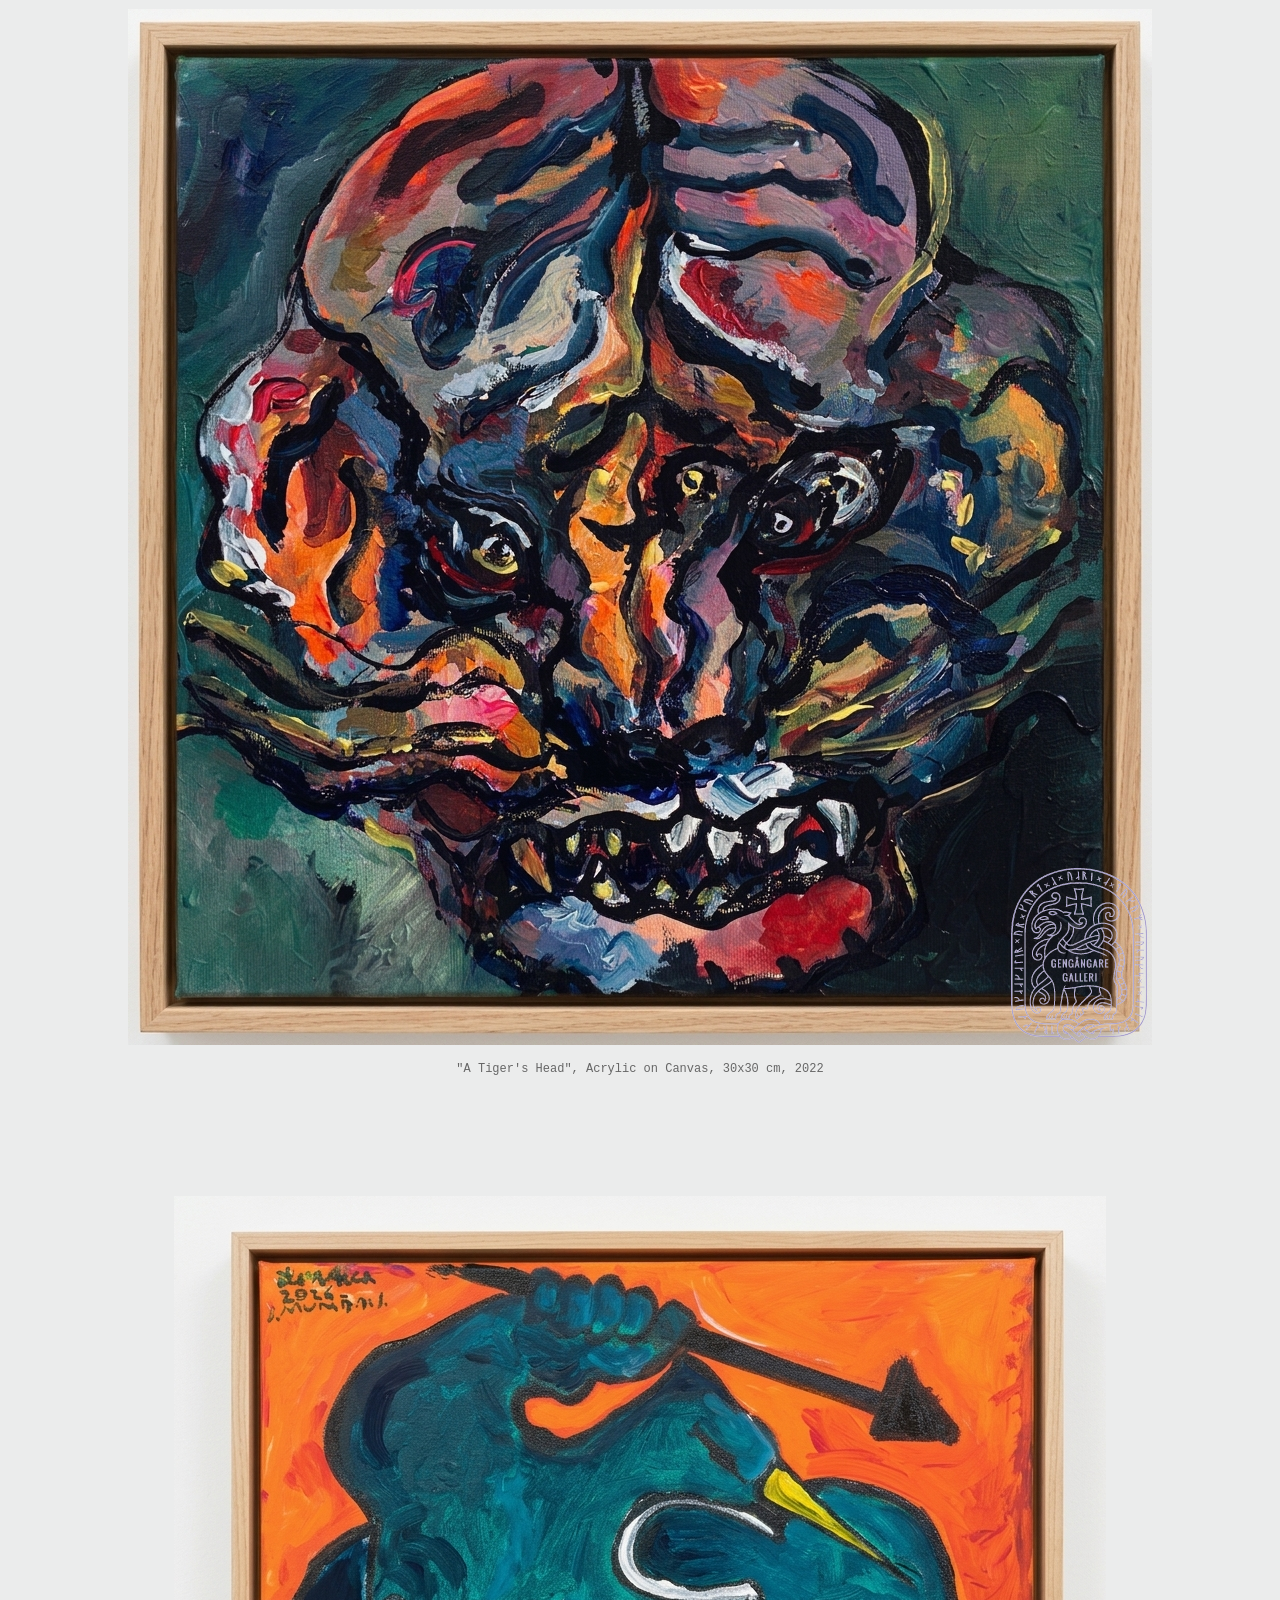
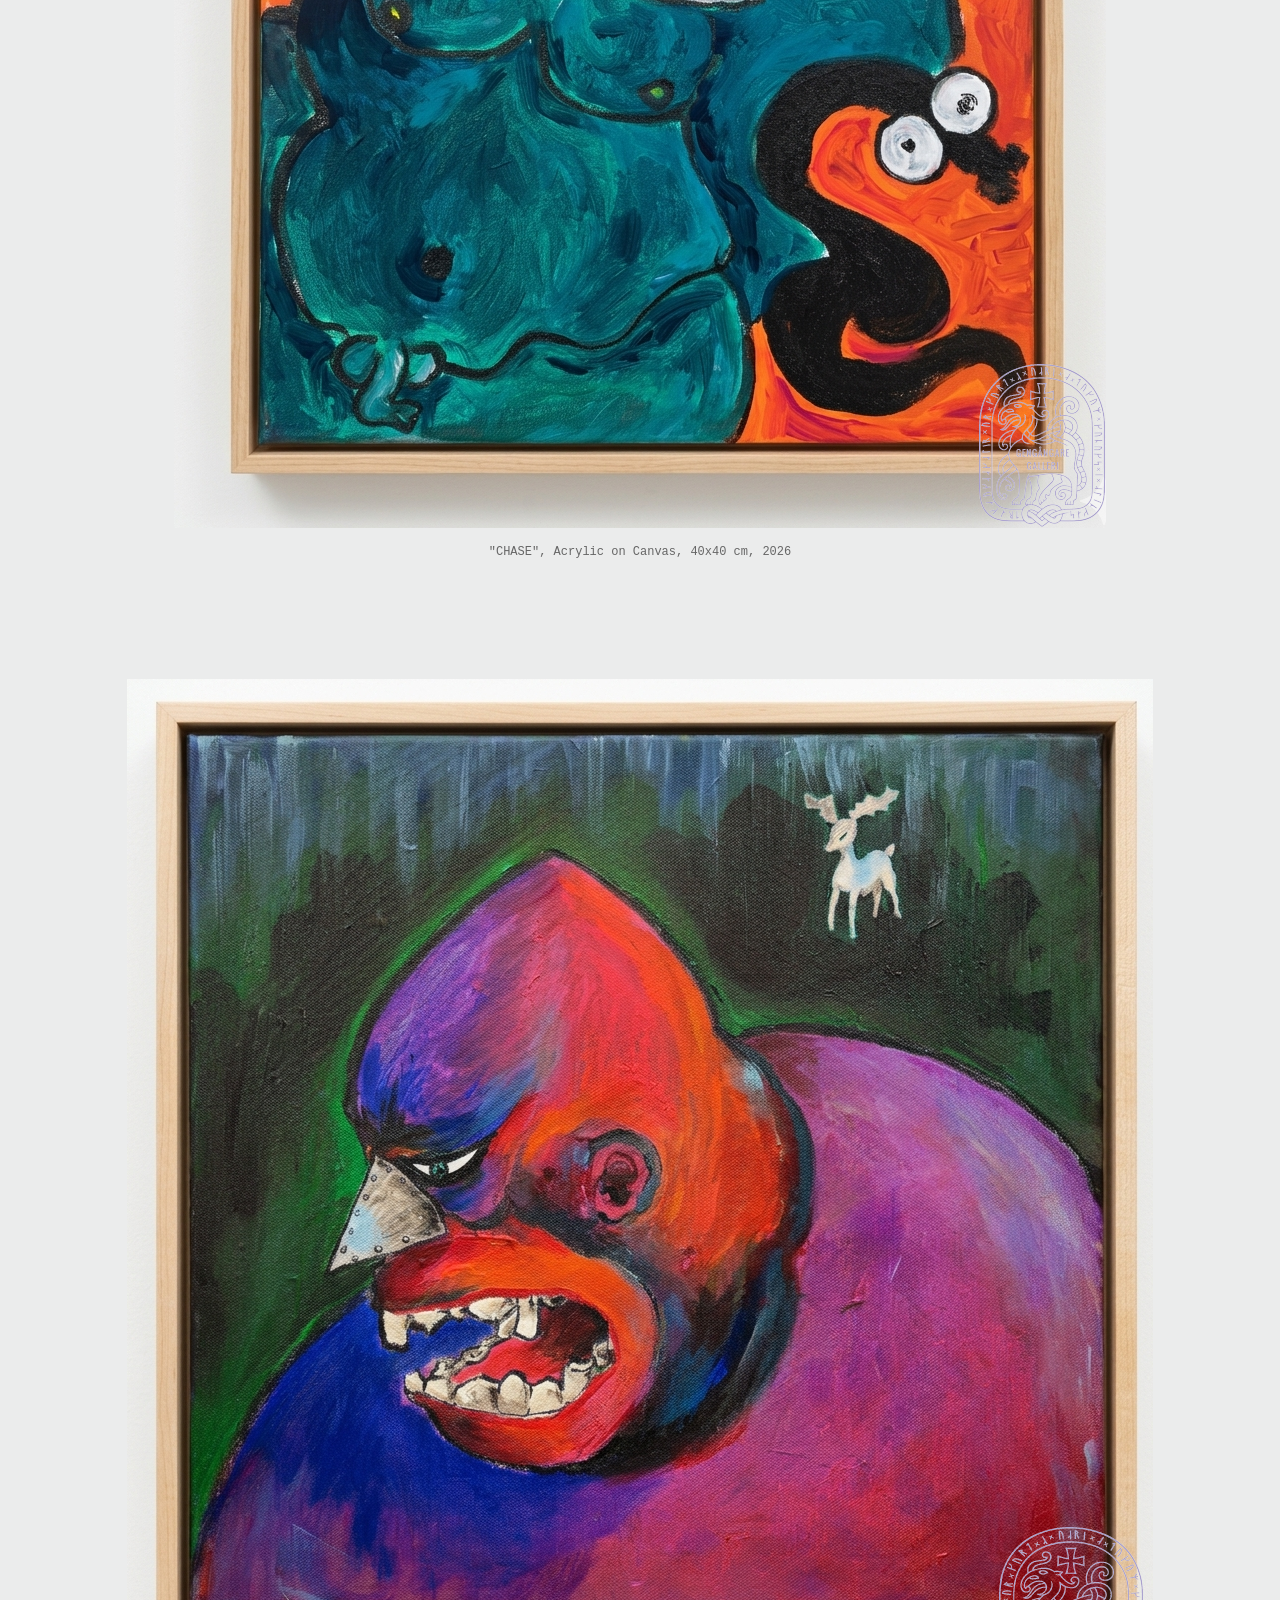
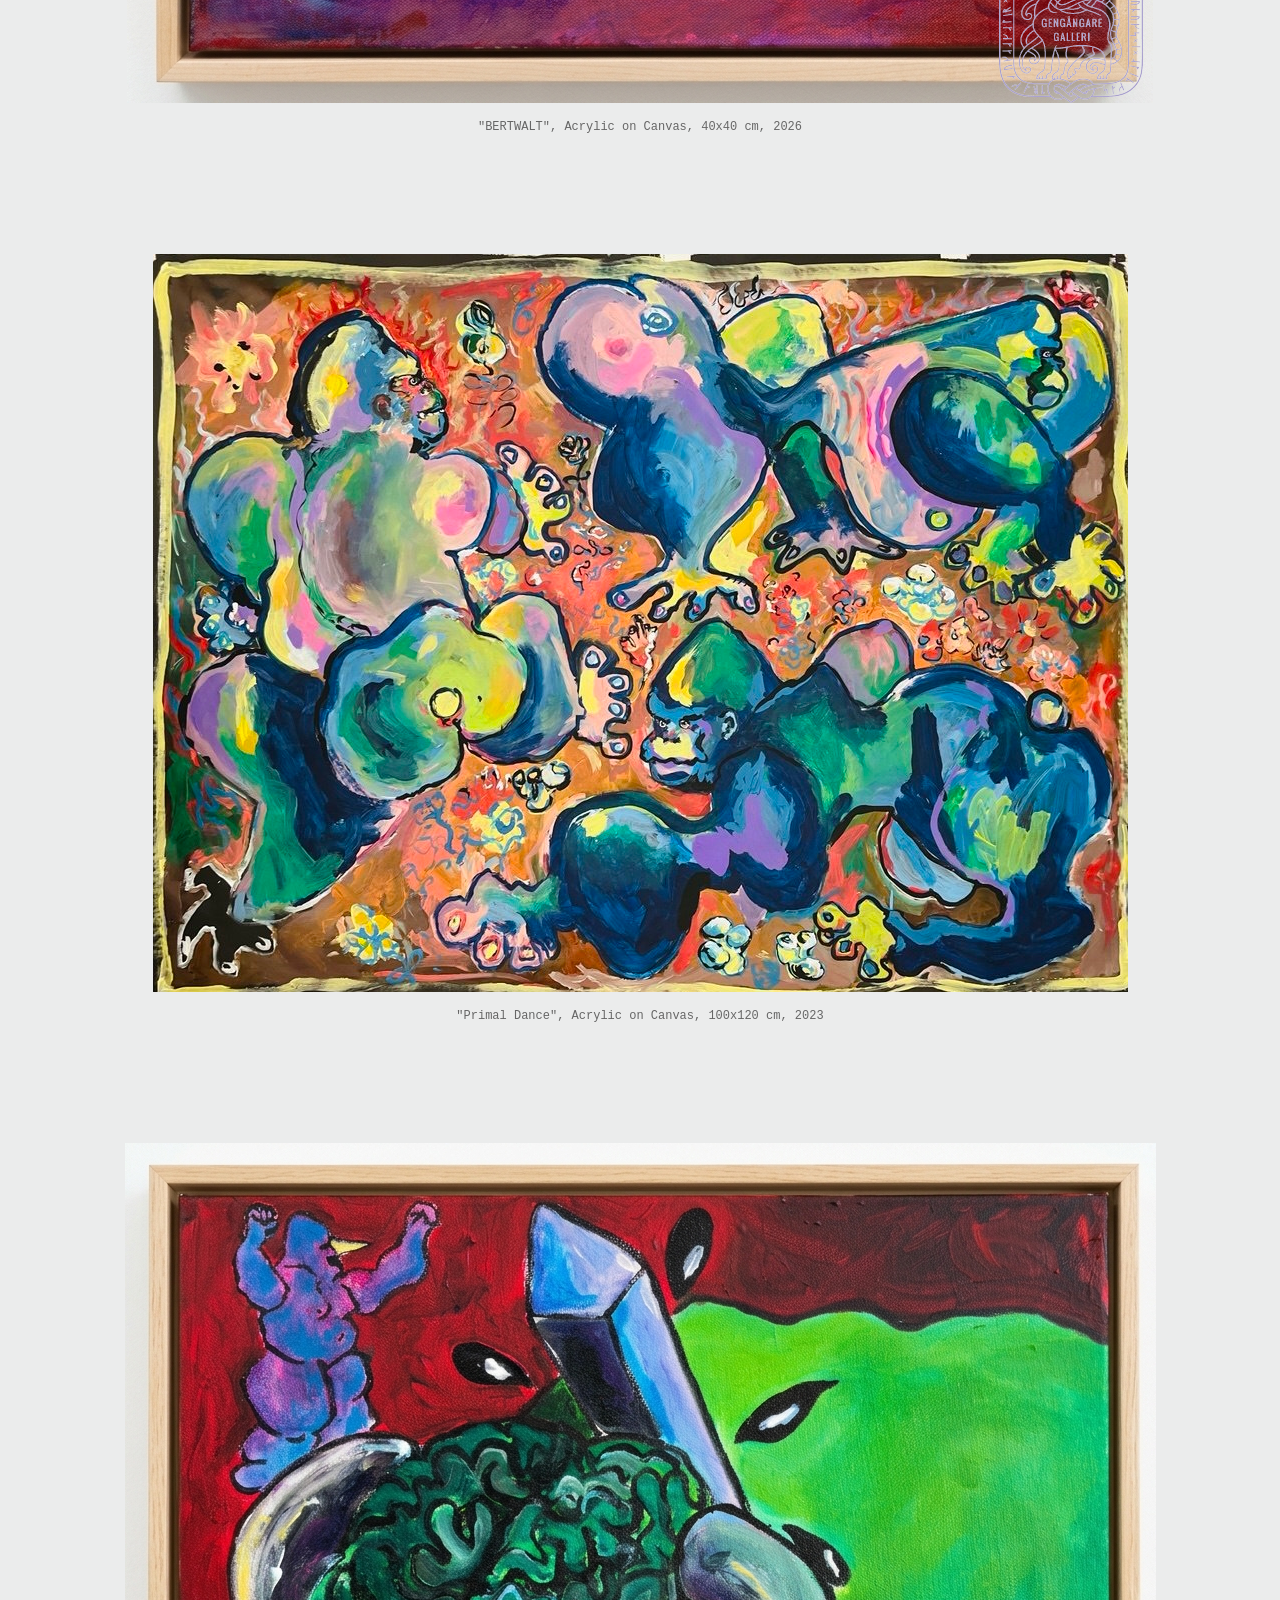
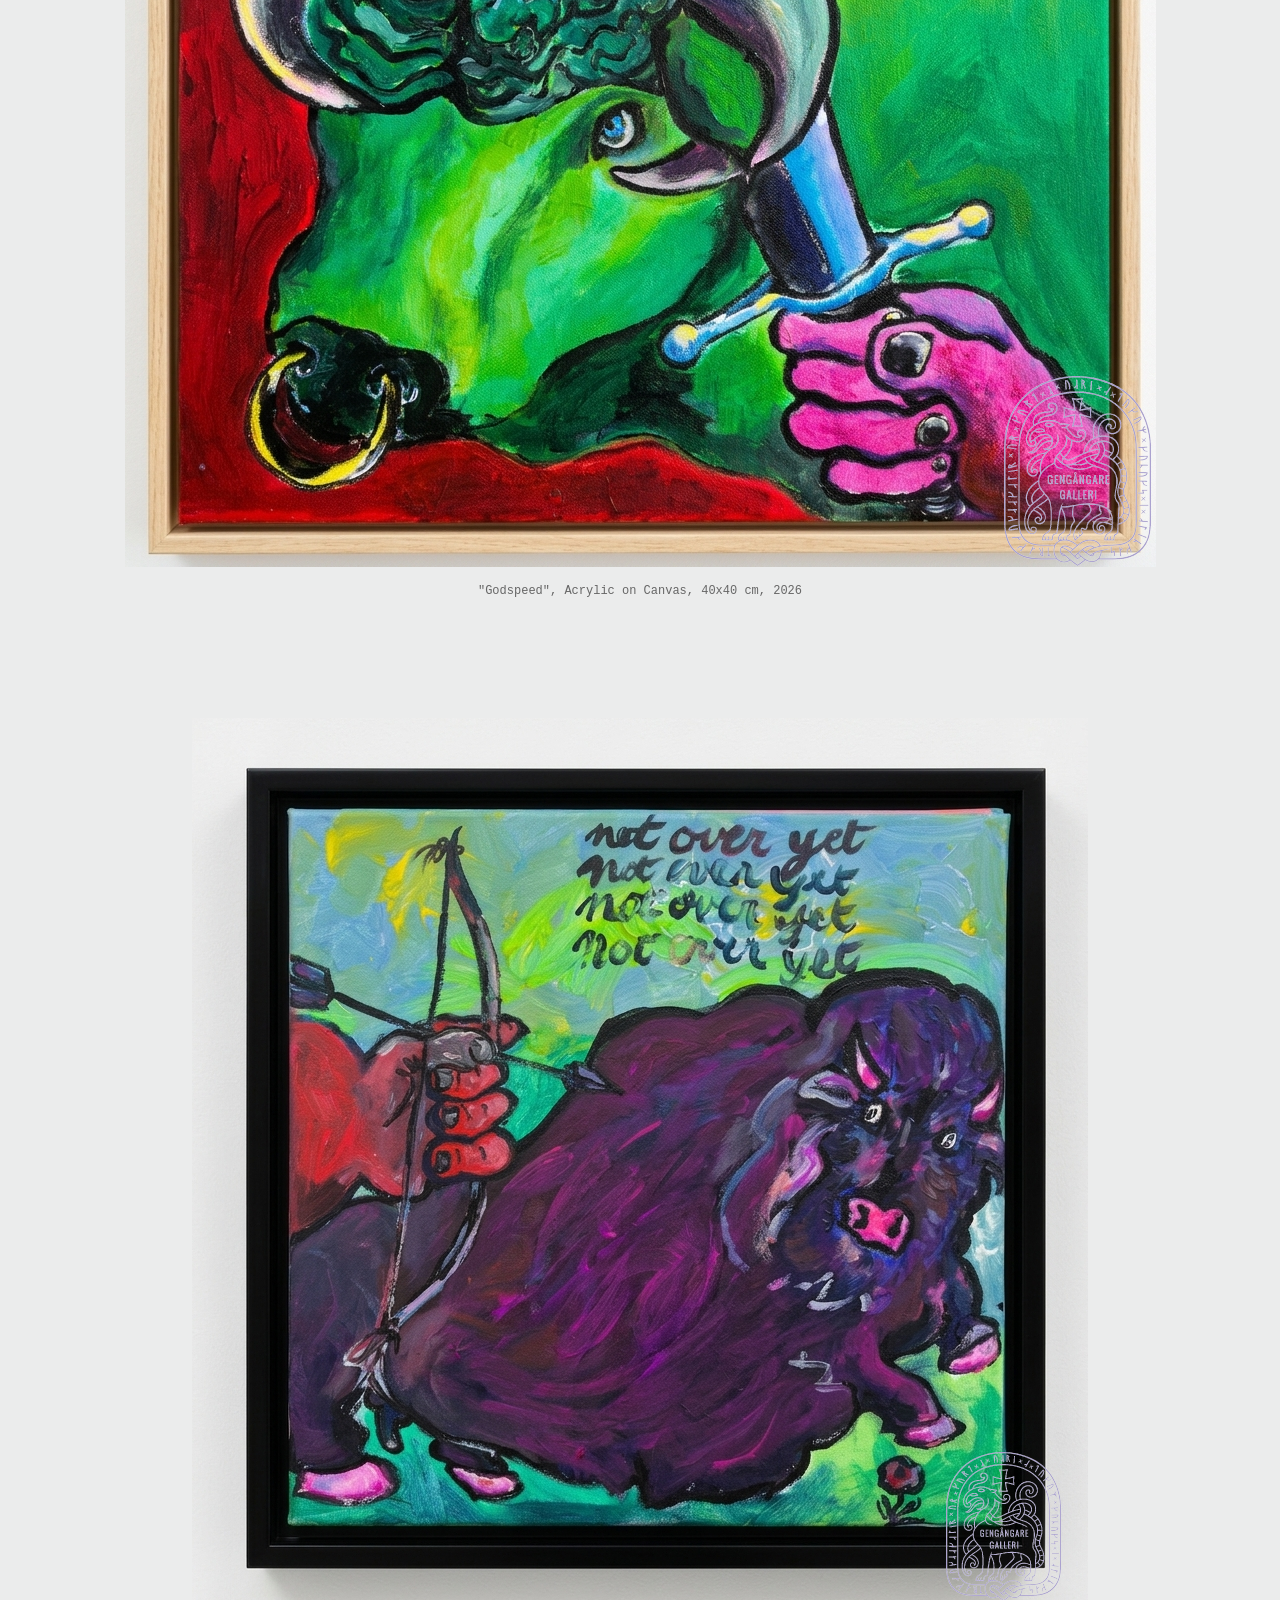
==== commit 6dbb435b: "Add files via upload" ====
--- a/index.html
+++ b/index.html
@@ -140,6 +140,14 @@
       <img src="images/Umberto_DellAica_Artwork_11_The_Present.png" alt="Artwork: The Present, Acrylic on Canvas, 40x40 cm, 2026">
       <figcaption>"The Present", Acrylic on Canvas, 40x40 cm, 2026</figcaption>
     </figure> 
+    
+
+    <figure>
+      <img src="images/Umberto_DellAica_Artwork_20_After_Madonna_Piero_Della_Francesca.png" alt="Artwork: After Piero Della Francesca Pala di Brera, Acrylic on Canvas, 150x100 cm, 2024">
+      <figcaption>"After Piero Della Francesca's Pala di Brera", Acrylic on Canvas, 150x100 cm, 2024</figcaption>
+    </figure> 
+
+
 
     <figure>
       <img src="images/Umberto_DellAica_Artwork_12_Cerberus.png" alt="Artwork: Cerberus, Acrylic on Canvas, 40x40 cm, 2024">
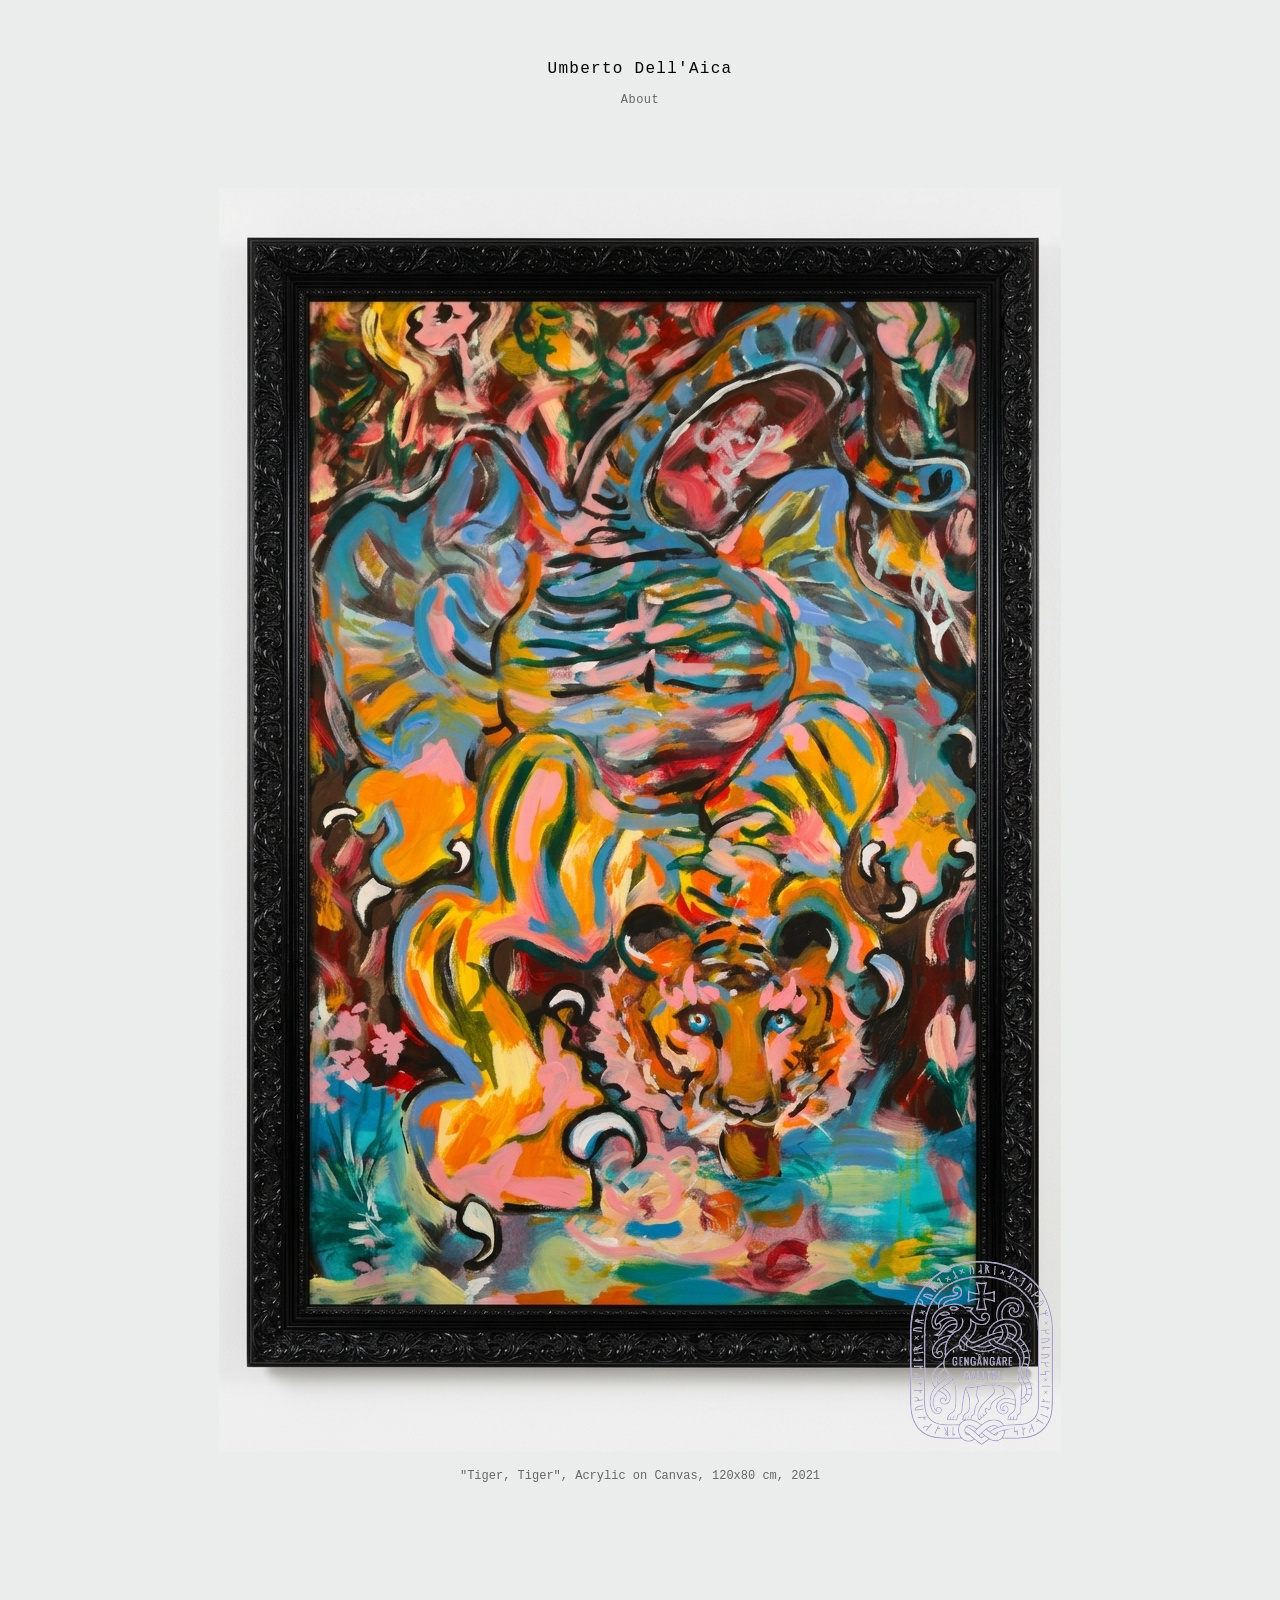
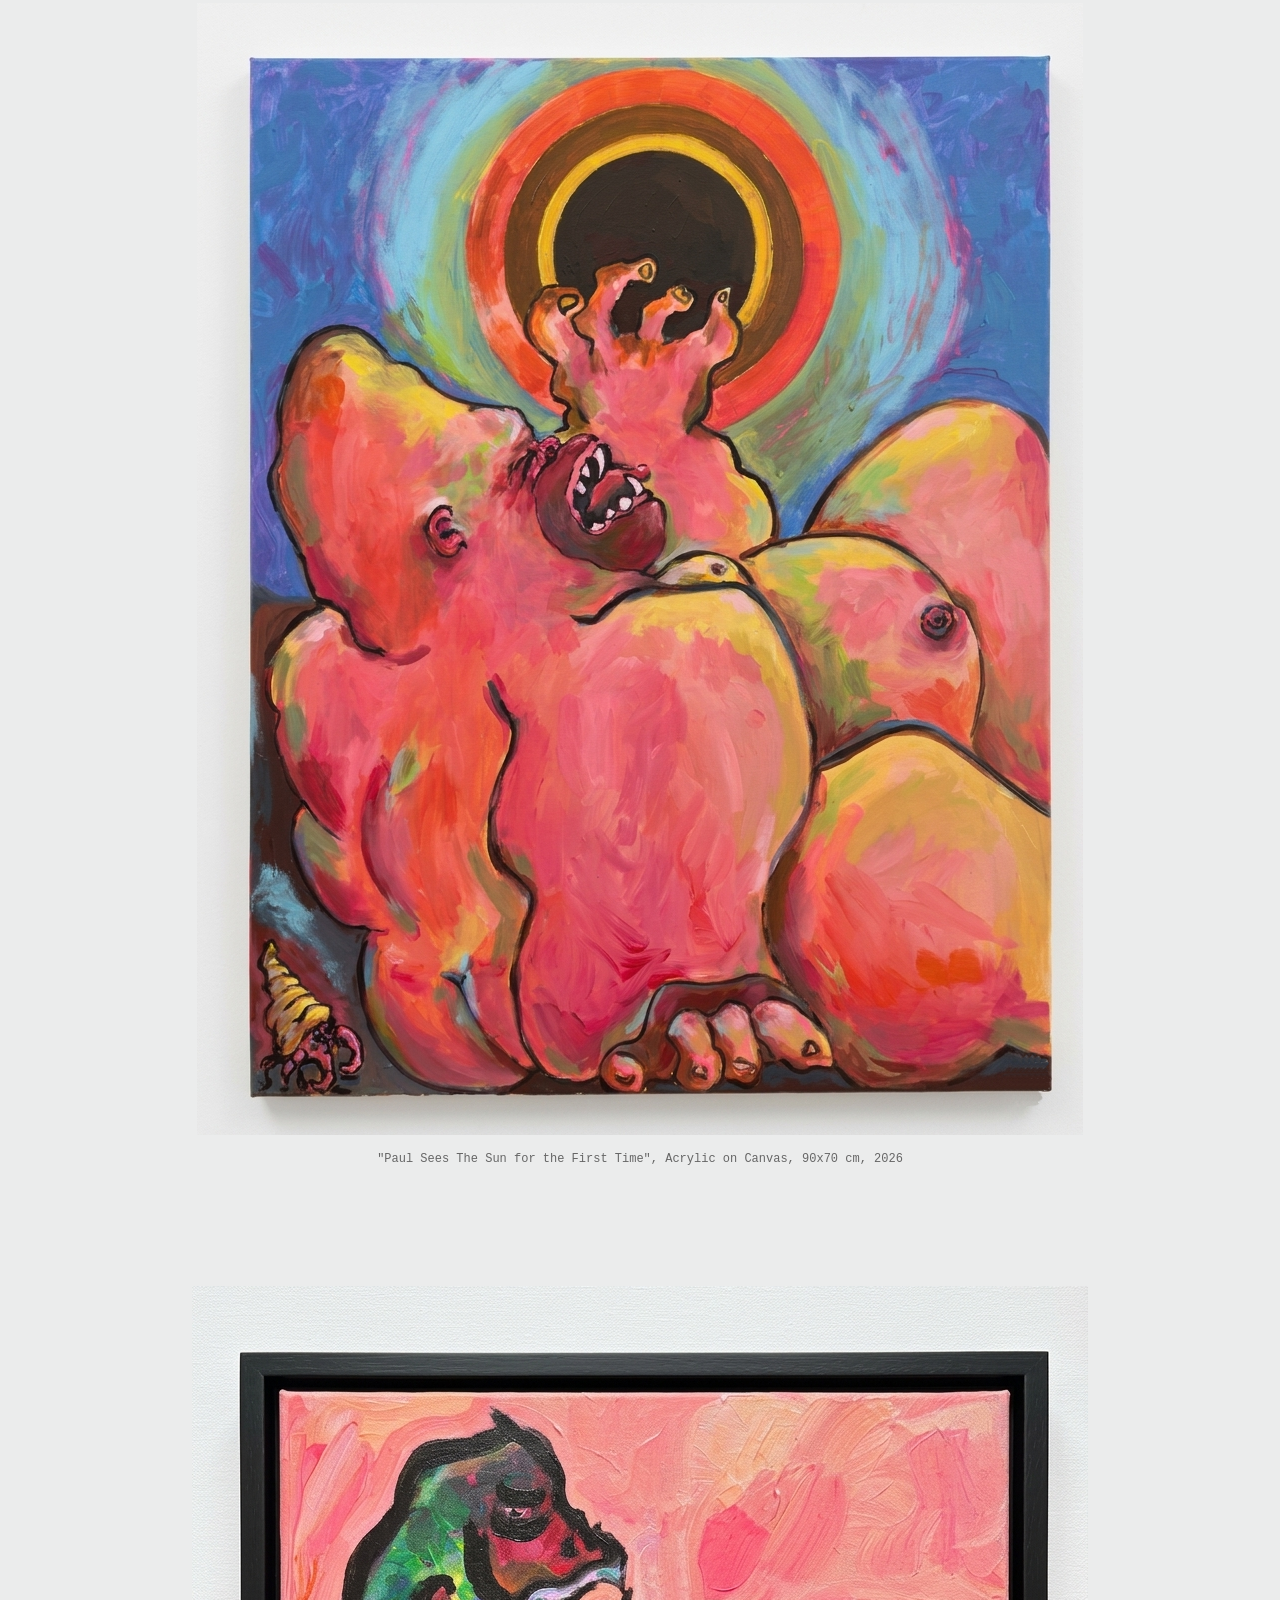
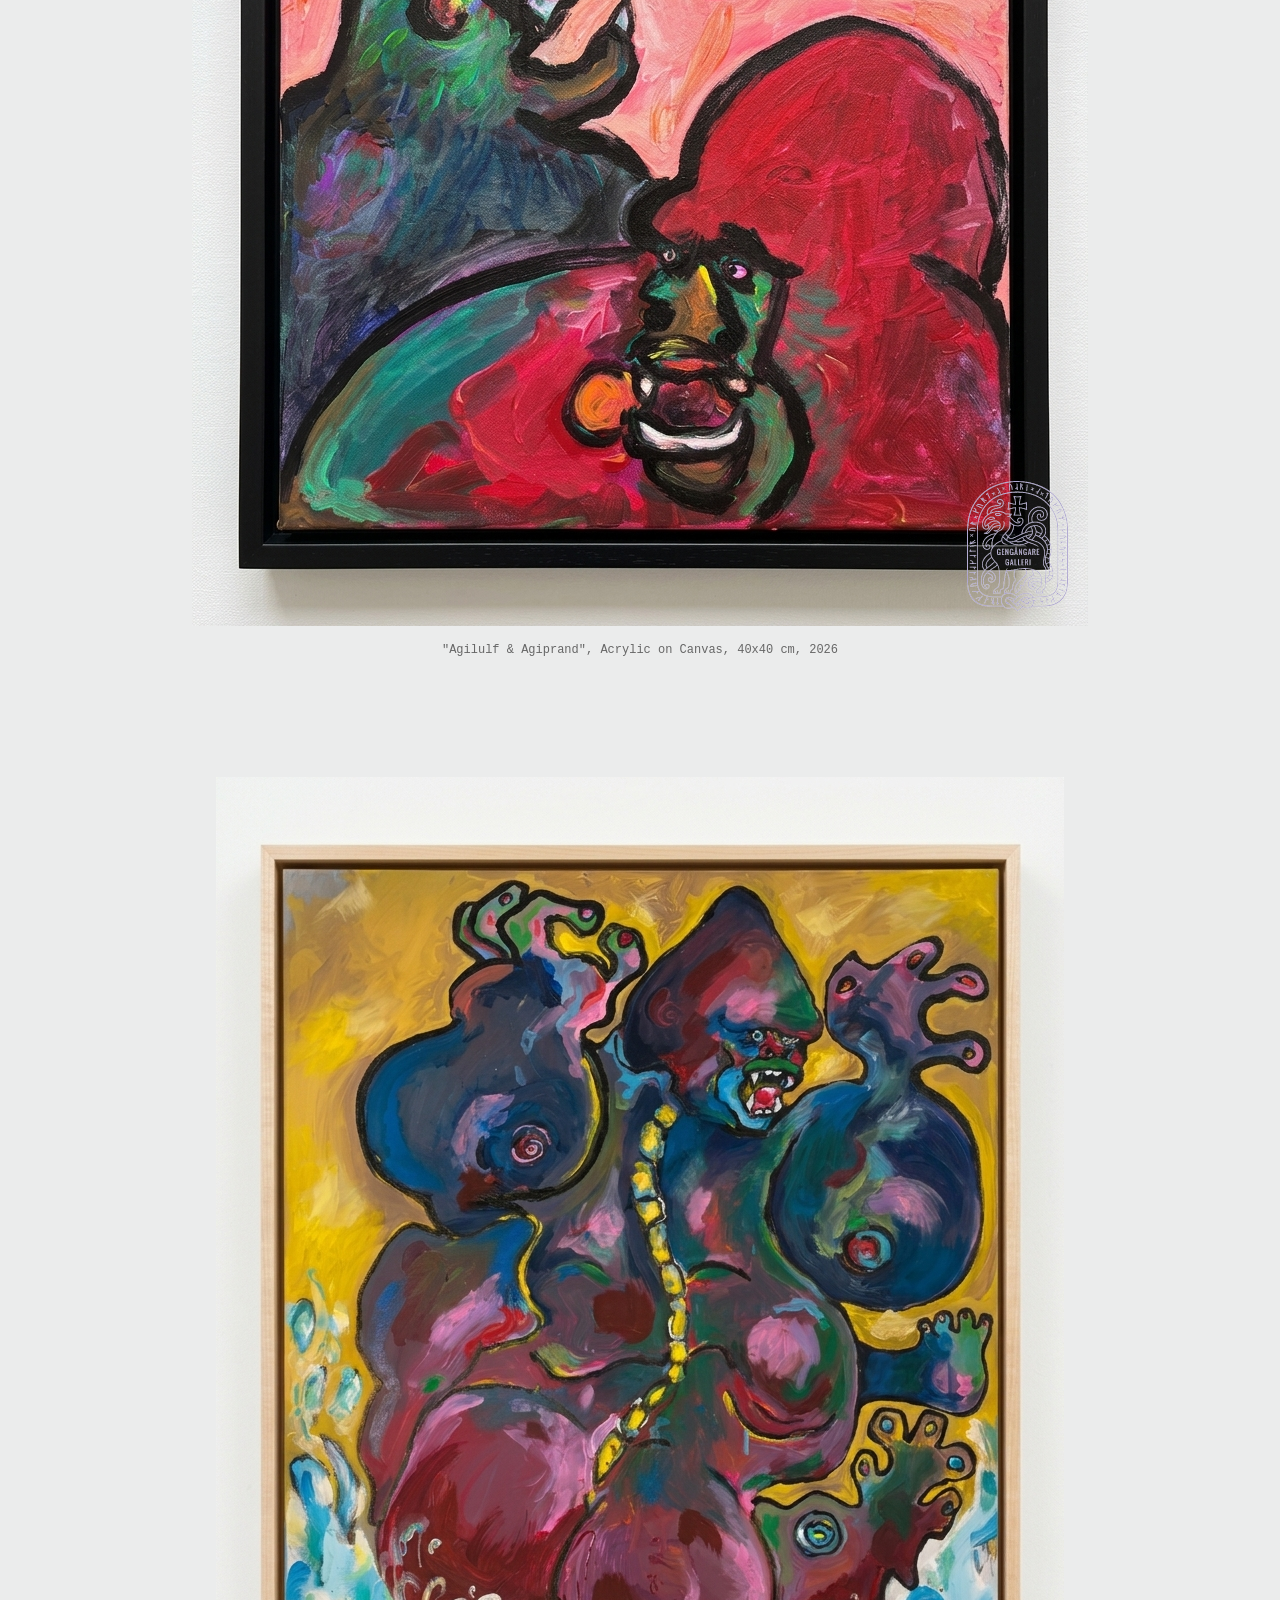
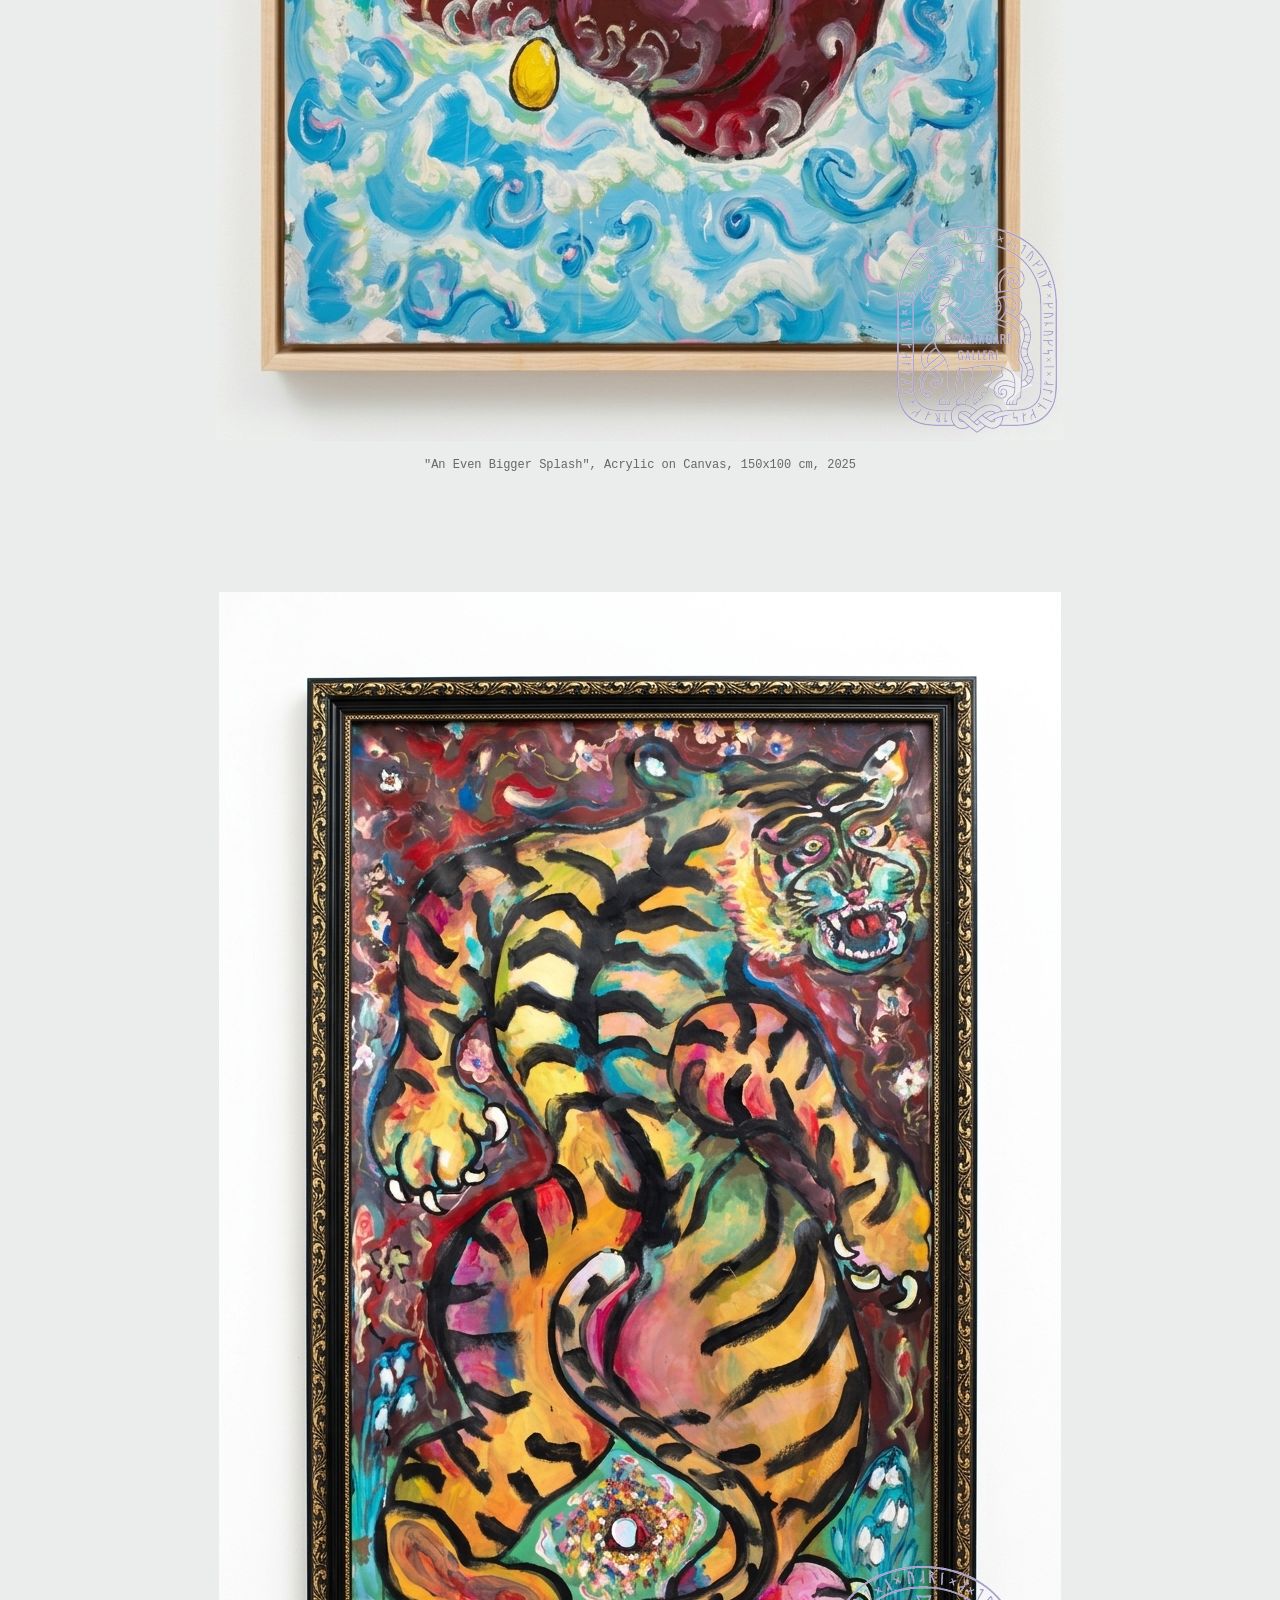
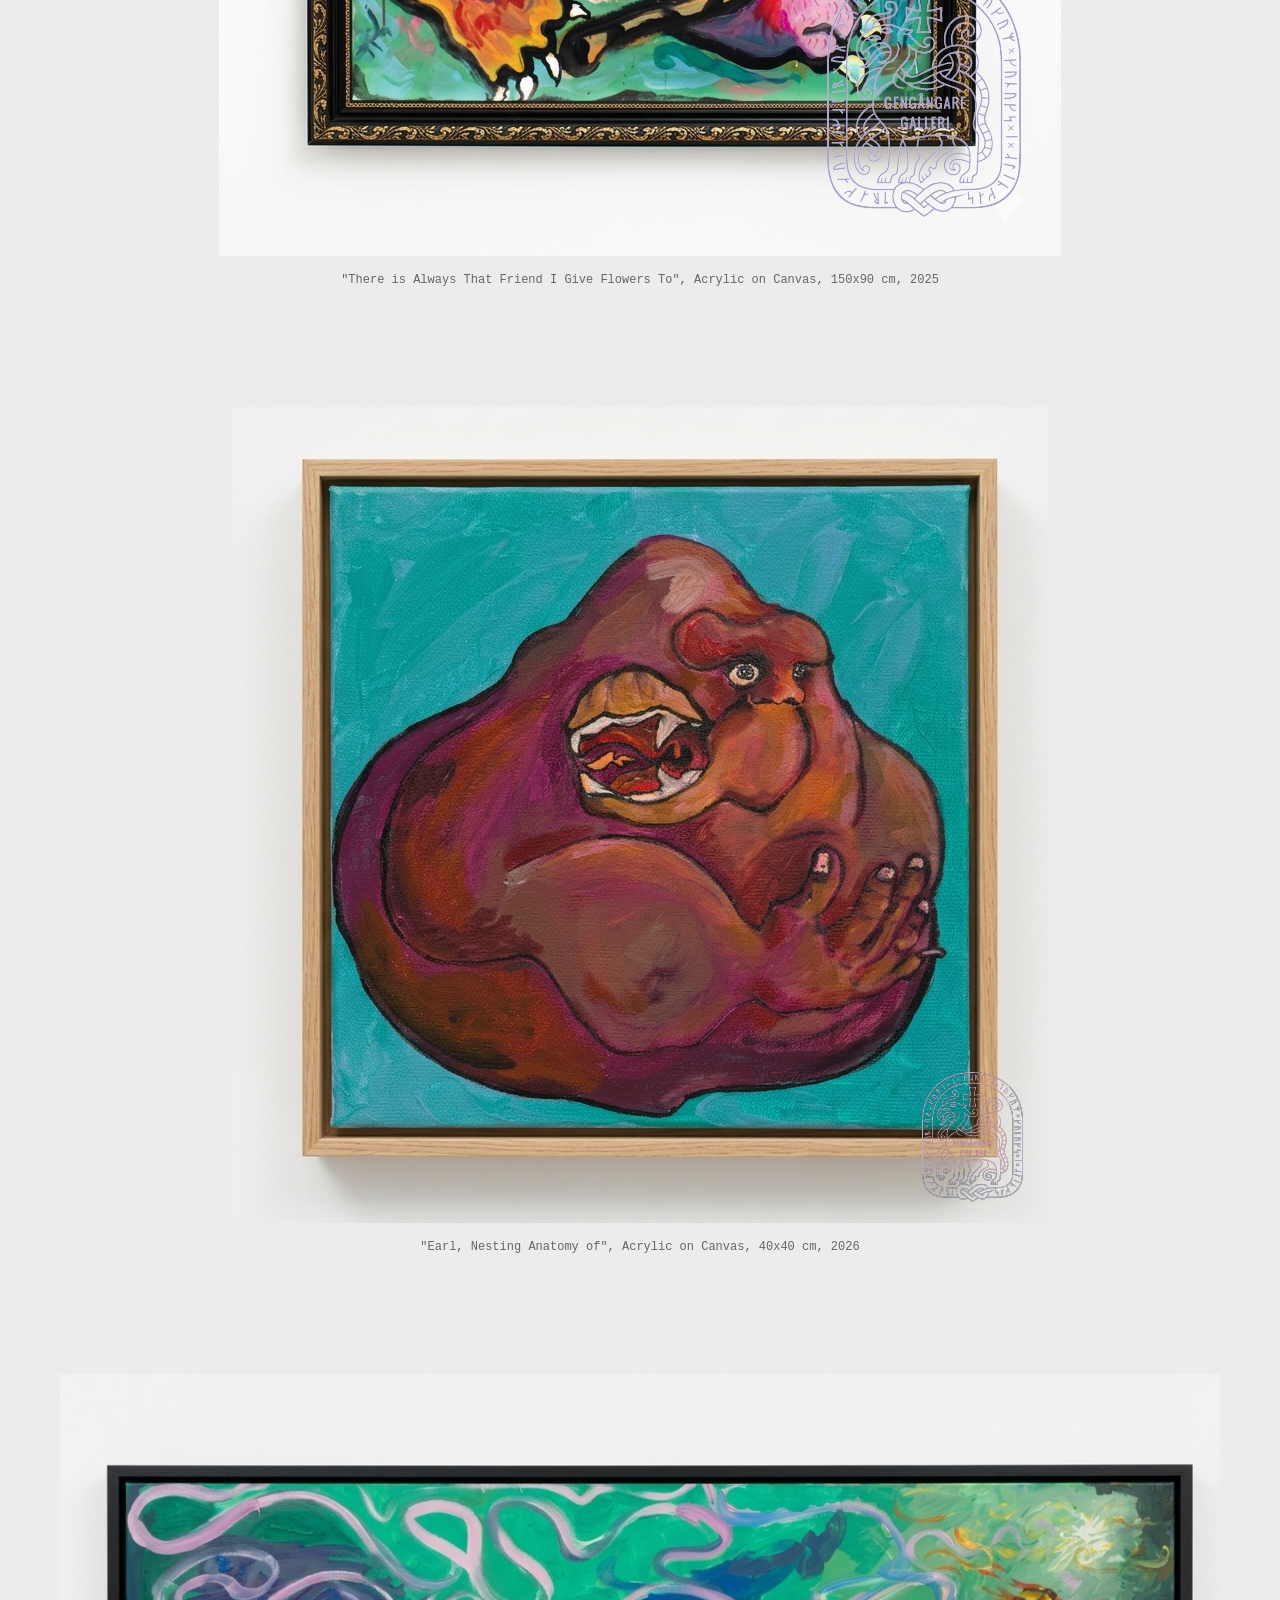
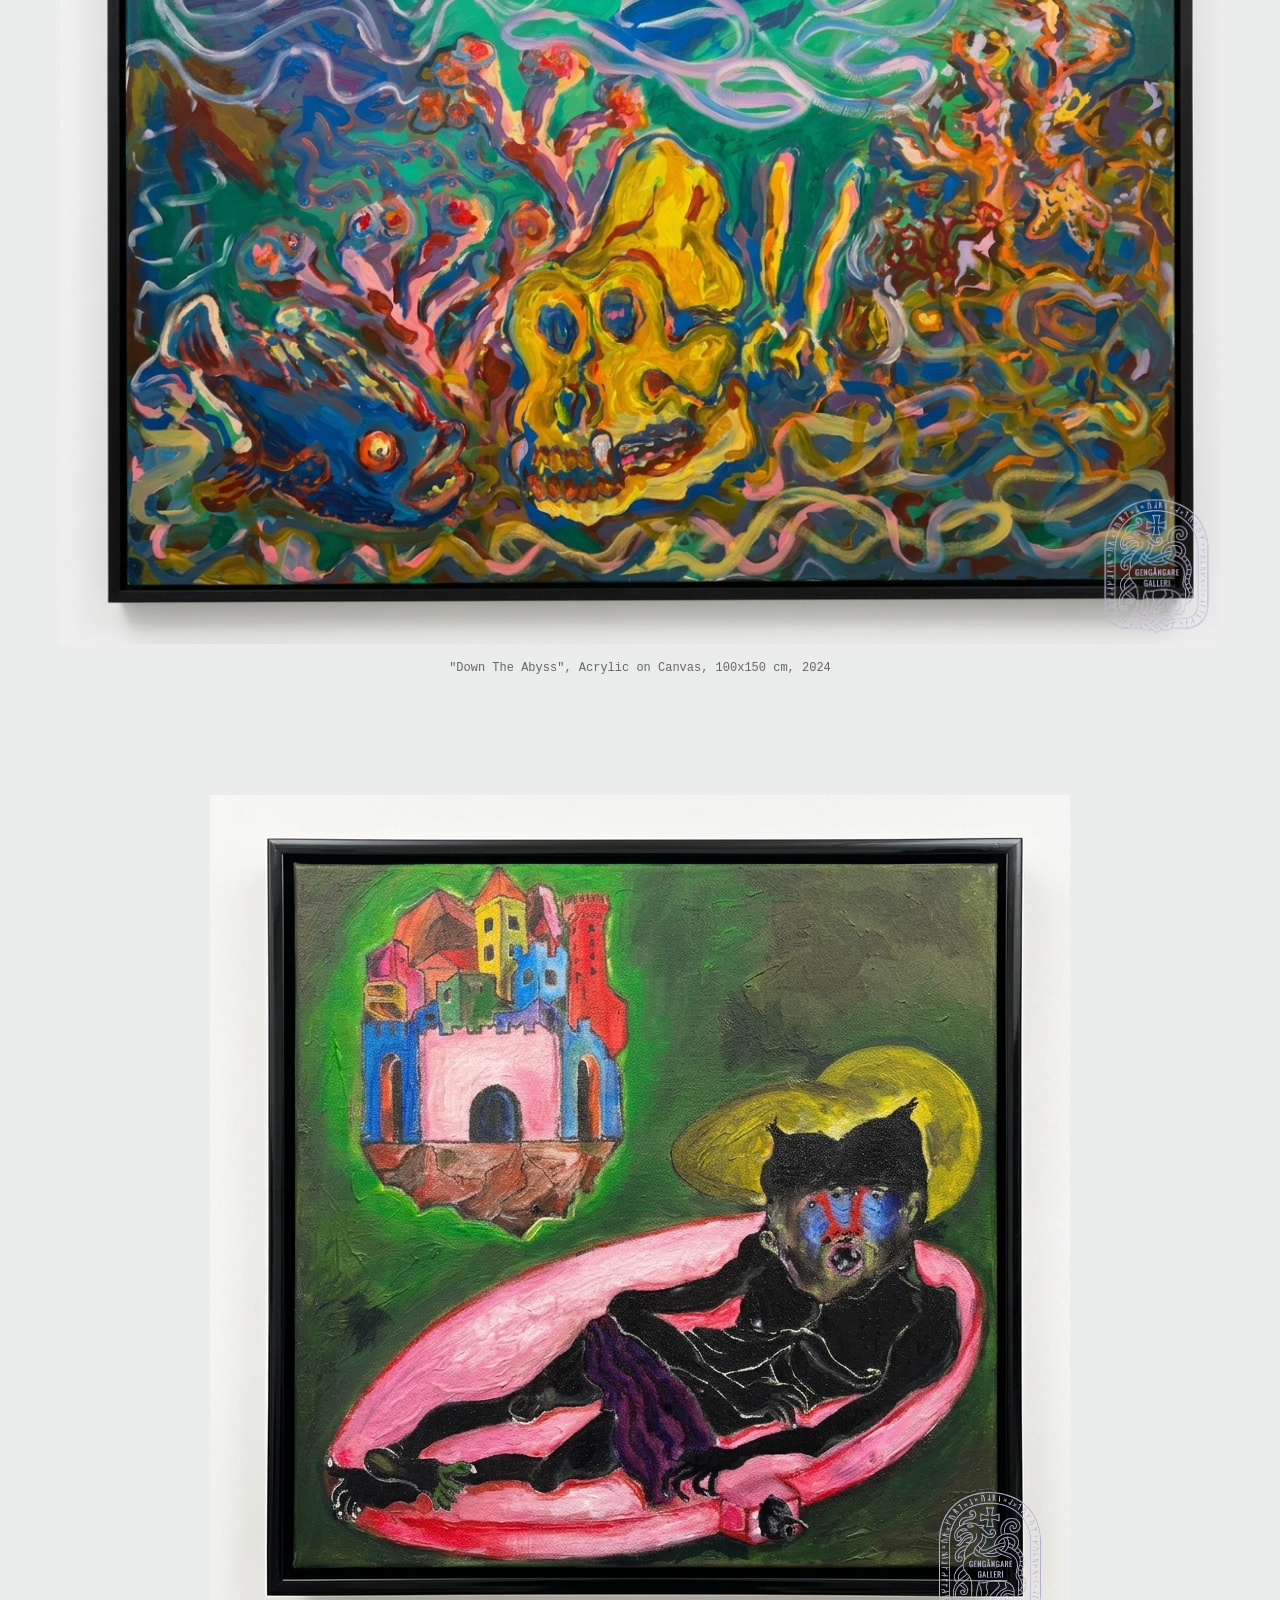
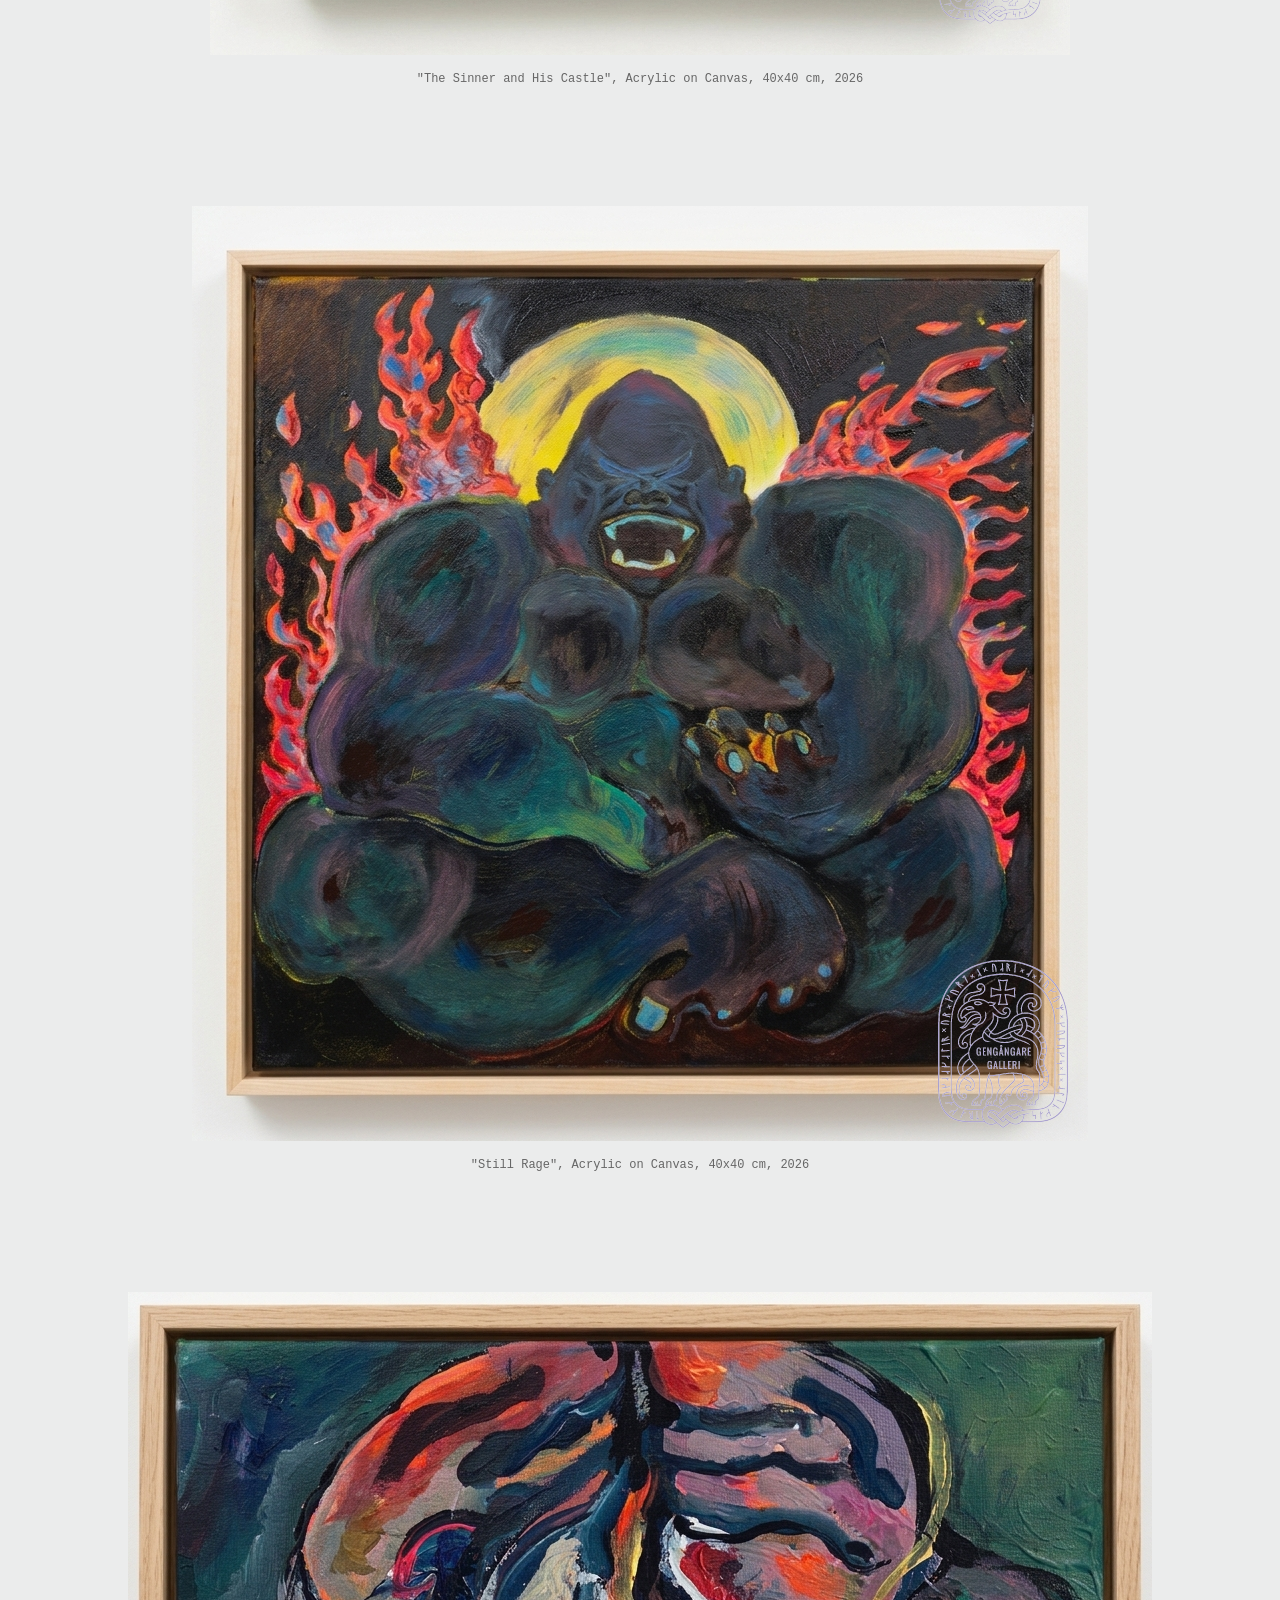
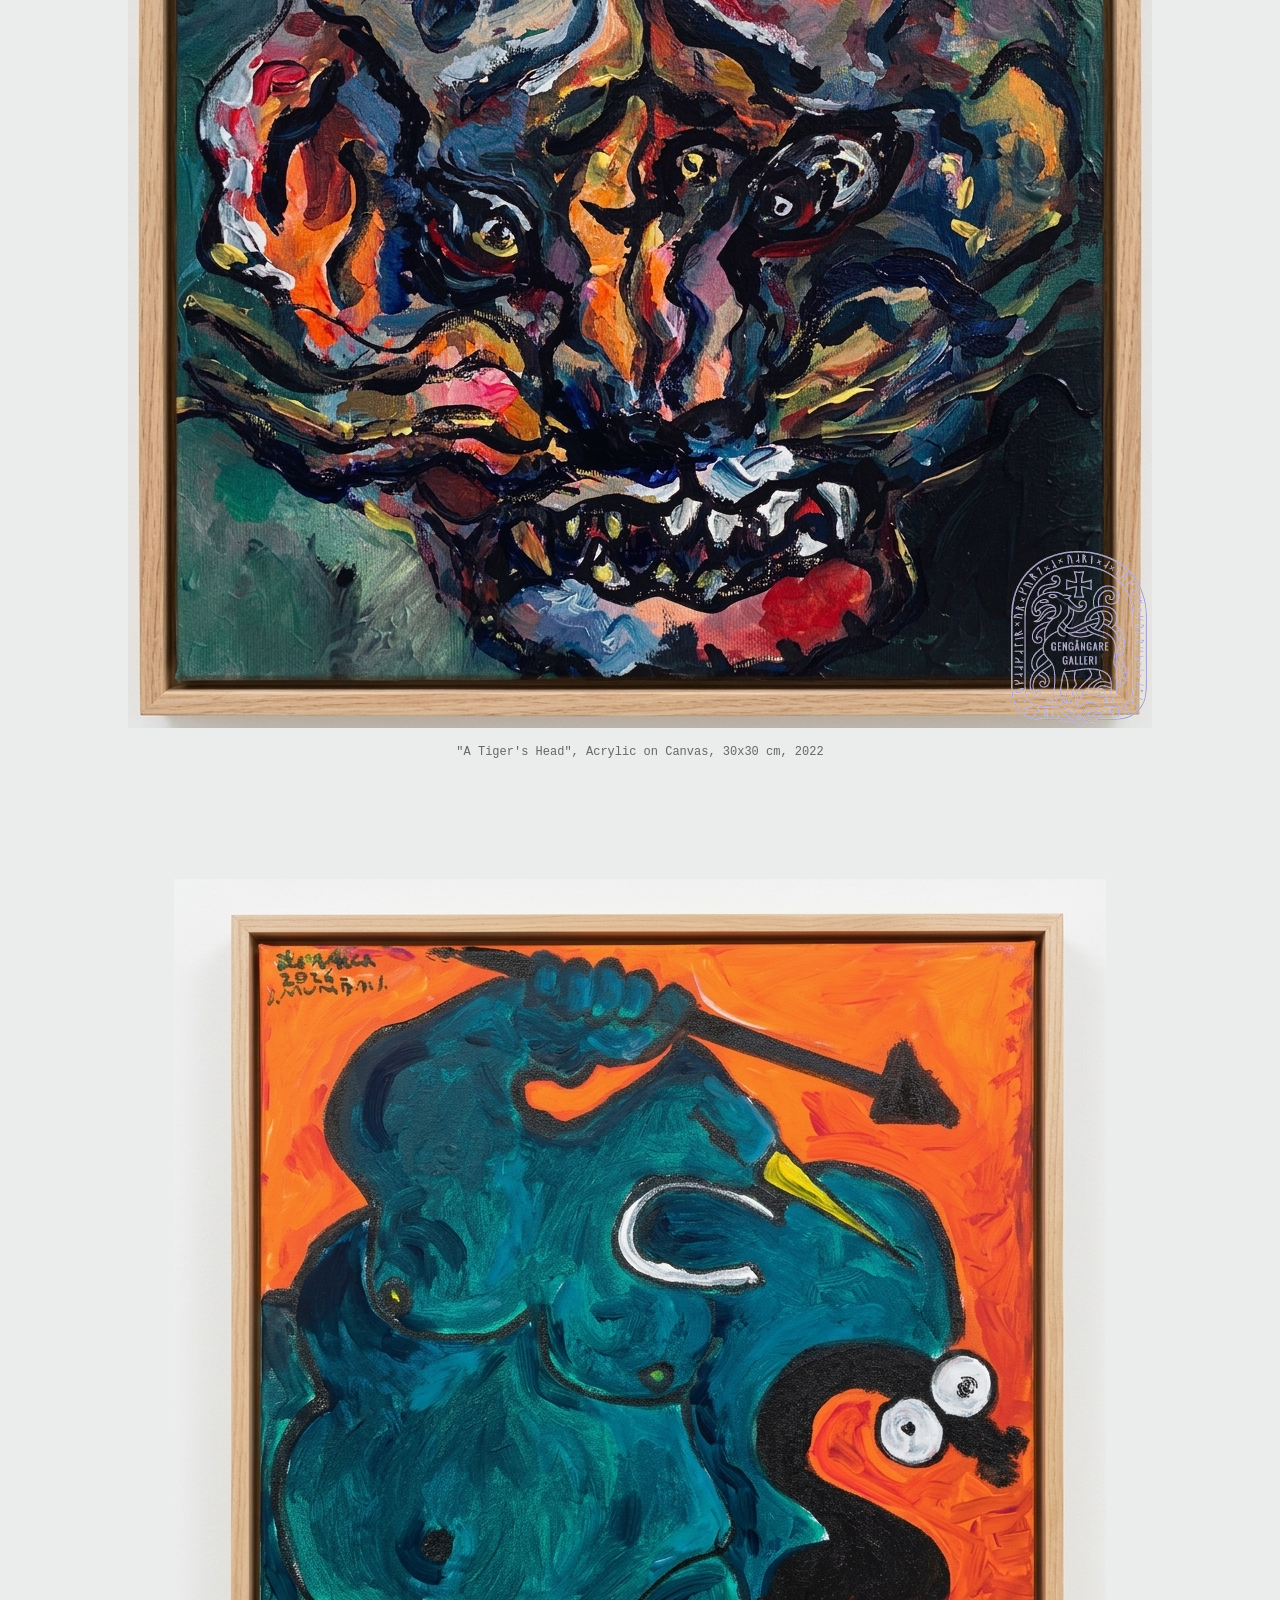
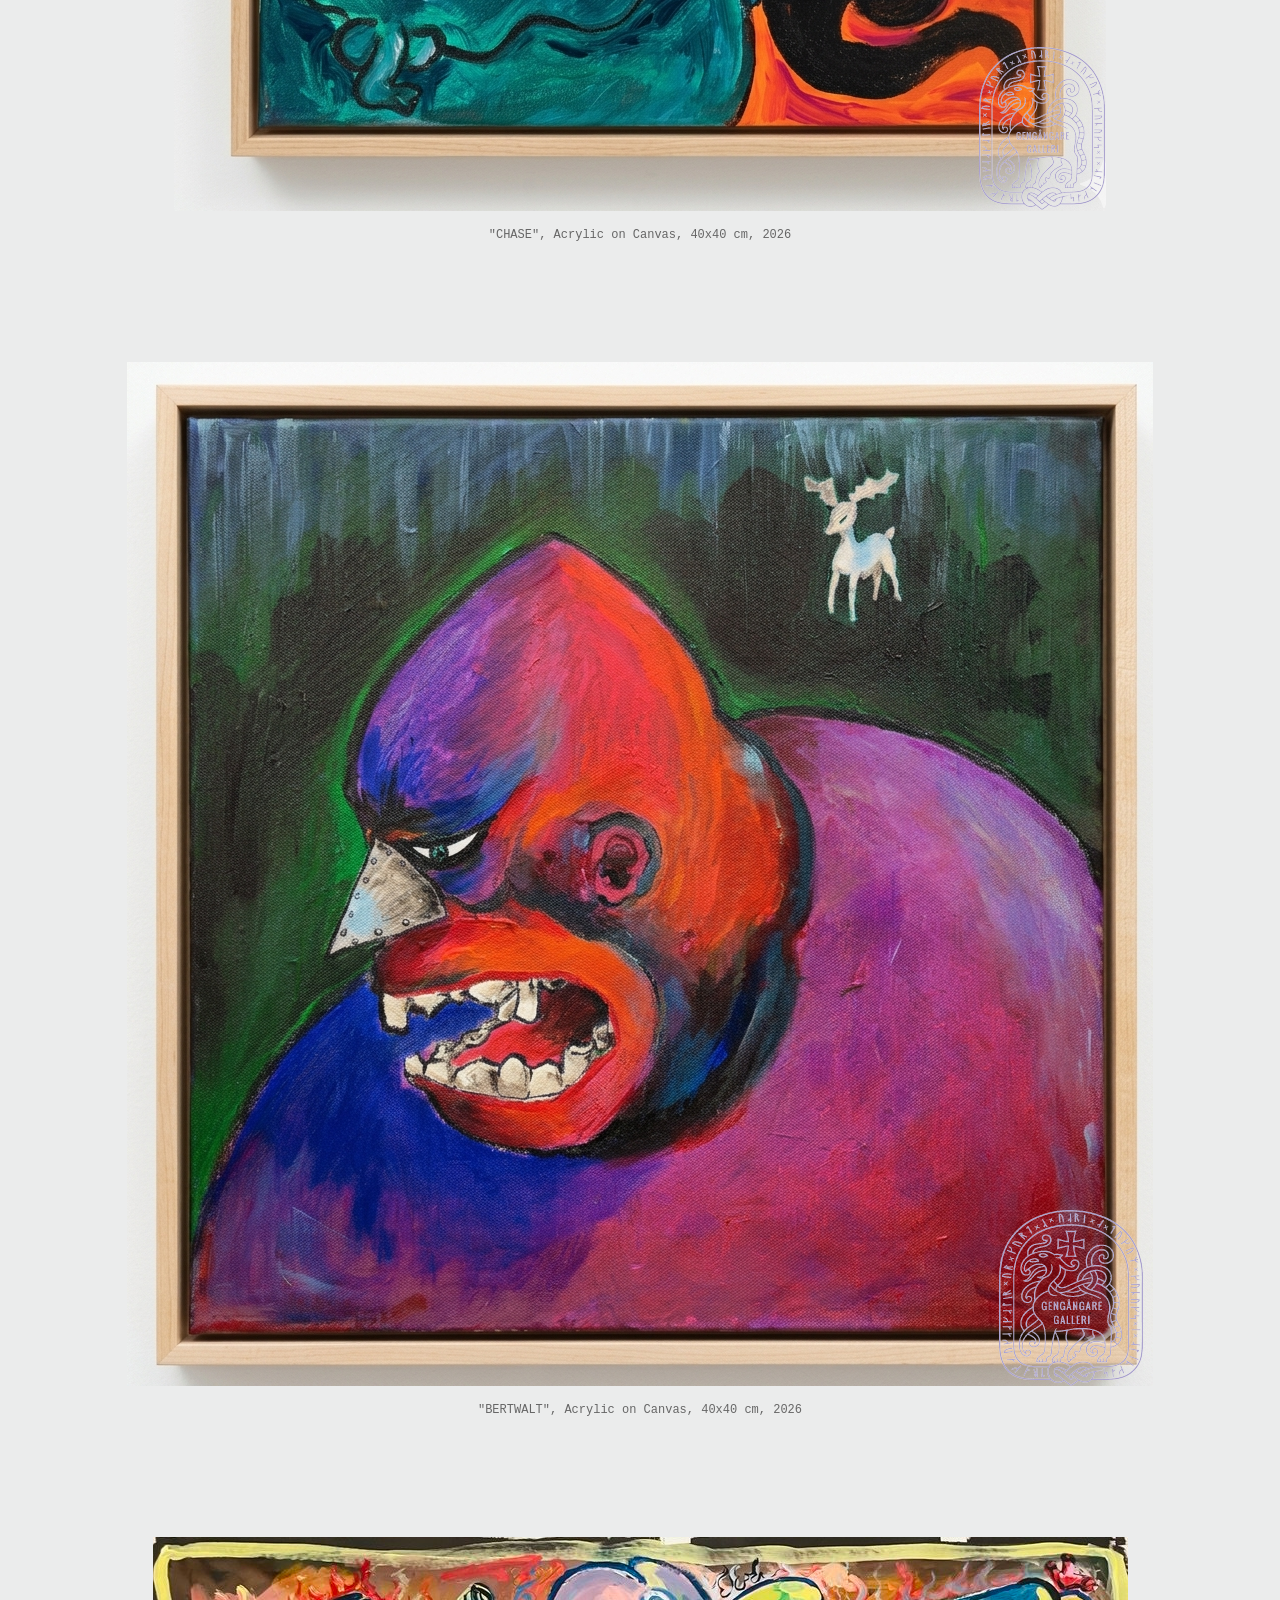
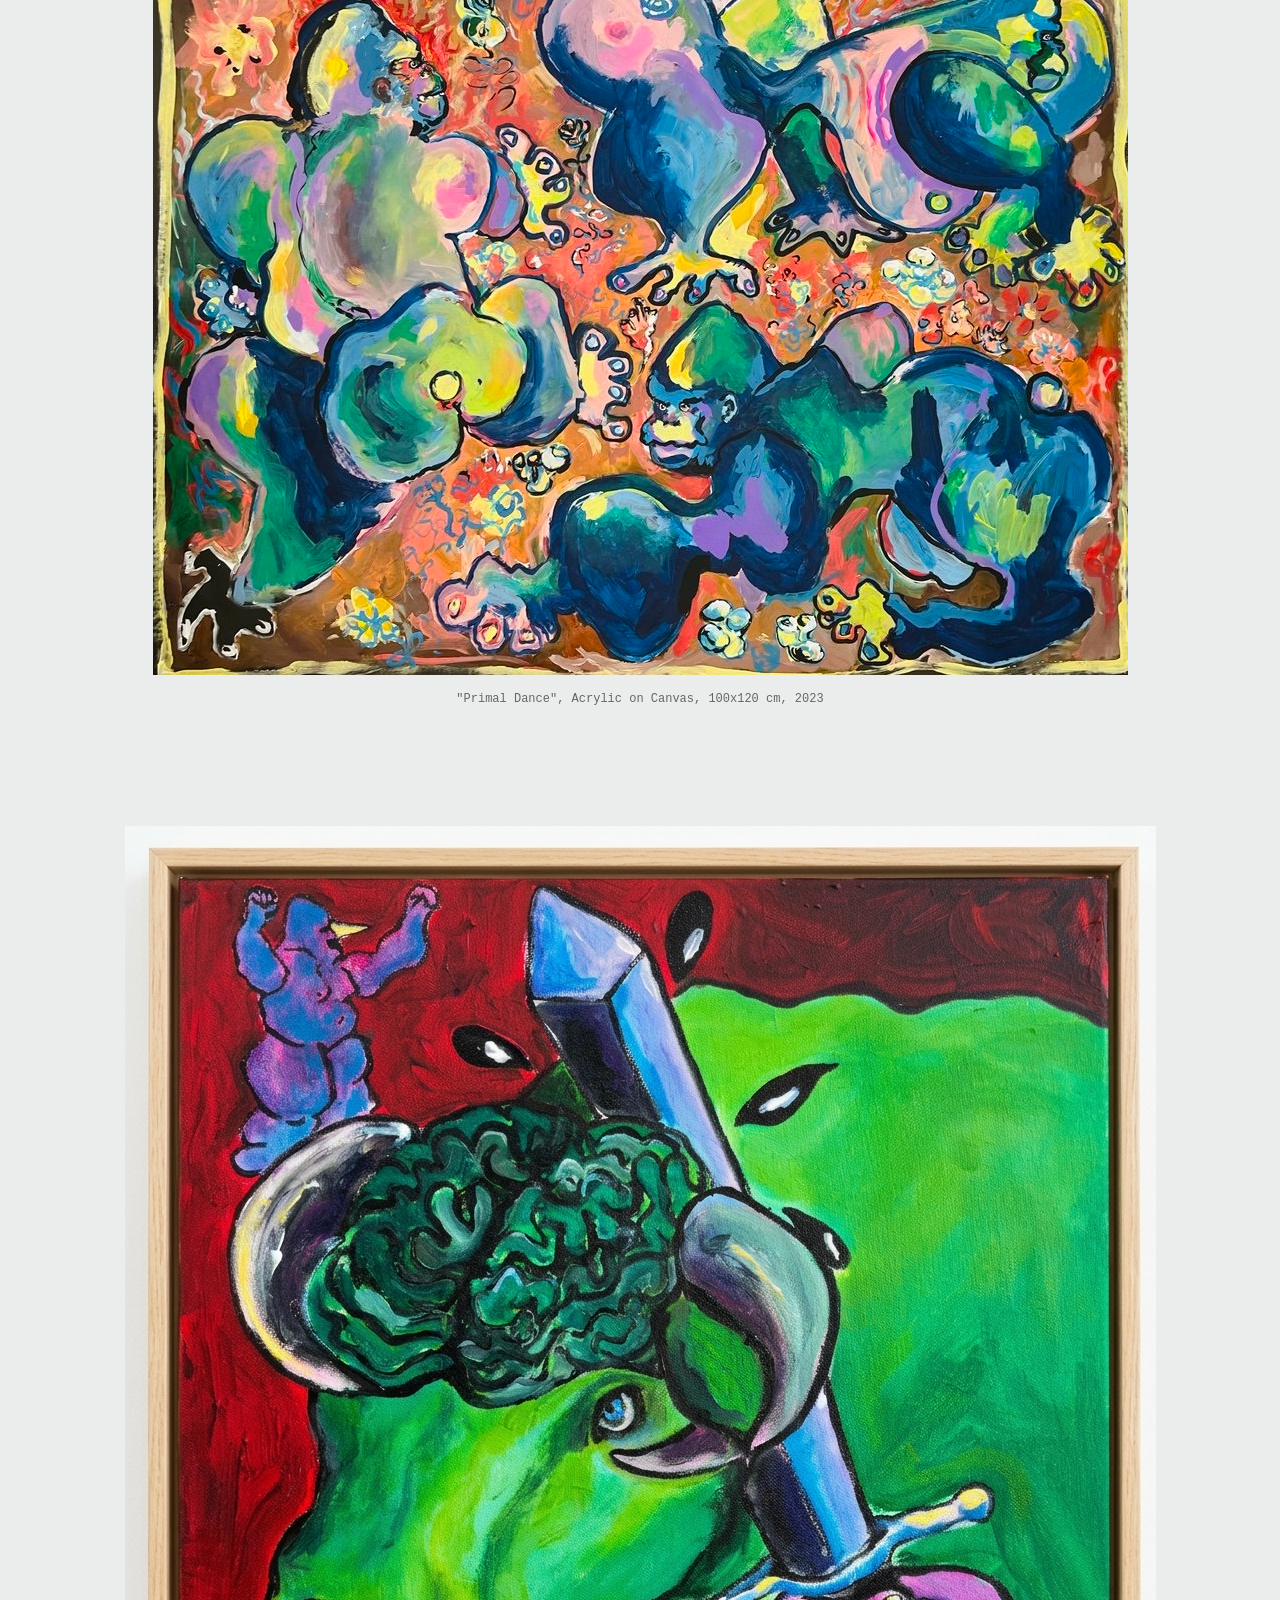
==== commit 76c13e03: "Add files via upload" ====
--- a/index.html
+++ b/index.html
@@ -7,11 +7,11 @@
   <link rel="stylesheet" href="styles.css">
 
 
-  <link rel="icon" type="image/png" sizes="96x96" href="/umbertodellaica/favicon-96x96.png">
-  <link rel="icon" type="image/svg+xml" href="/umbertodellaica/favicon.svg">
-  <link rel="shortcut icon" href="/umbertodellaica/favicon.ico">
-  <link rel="apple-touch-icon" sizes="180x180" href="/umbertodellaica/apple-touch-icon.png">
-  <link rel="manifest" href="/umbertodellaica/site.webmanifest">
+  <link rel="icon" type="image/png" sizes="96x96" href="favicon-96x96.png">
+  <link rel="icon" type="image/svg+xml" href="favicon.svg">
+  <link rel="shortcut icon" href="favicon.ico">
+  <link rel="apple-touch-icon" sizes="180x180" href="apple-touch-icon.png">
+  <link rel="manifest" href="site.webmanifest">
 
   <meta name="description" content="Umberto Dellaica is an artist working with painting and figurative expressionism imagery. Selected works and exhibitions." />
   
@@ -57,6 +57,12 @@
       <img src="images/Umberto_DellAica_Artwork_14_Tiger_Tiger.png" alt="Artwork: Tiger, Tiger, Acrylic on Canvas, 120x80 cm, 2021">
       <figcaption>"Tiger, Tiger", Acrylic on Canvas, 120x80 cm, 2021</figcaption>
     </figure>   
+    
+    <figure>
+      <img src="images/Umberto_DellAica_Artwork_23_Paul_Sees_The_Sun_For_The_1st_Time.png" alt="Artwork: Paul Sees The Sun for the First Time, Acrylic on Canvas, 90x70 cm, 2026">
+      <figcaption>"Paul Sees The Sun for the First Time", Acrylic on Canvas, 90x70 cm, 2026</figcaption>
+    </figure>      
+    
 
     <figure>
       <img src="images/Umberto_DellAica_Artwork_1_Agilulf_Agiprand.png" alt="Artwork: Agilulf & Agiprand, Acrylic on Canvas, 40x40 cm, 2026">
@@ -160,10 +166,16 @@
     </figure> 
 
 
-
+    <figure>
+      <img src="images/Umberto_DellAica_Artwork_21_After_Fritz_Kahn_1939.png" alt="Artwork: What goes on in our heads when we see a car, Acrylic on Canvas, 100x100 cm, 2024">
+      <figcaption>"Reasoning after  What goes on in our heads when we see a car and say 'car' by Fritz Kahn (1939)", Acrylic on Canvas, 100x100 cm, 2025</figcaption>
+    </figure>
 
     
-  
+    <figure>
+      <img src="images/Umberto_DellAica_Artwork_22_Fine_China_Girl.png" alt="Artwork: Fine China Girl, Acrylic on Canvas, 140x180 cm, 2019">
+      <figcaption>"Fine China Girl", Acrylic on Canvas, 140x180 cm, 2019</figcaption>
+    </figure>  
     
 
      
@@ -174,7 +186,7 @@
 
   <footer>
     <p>contact via contact@umbertodellaica.eu</p>
-    <p>or contact GENGÅNGARE GALLERI</p>
+    <!-- <p>or contact GENGÅNGARE GALLERI</p> --> 
   </footer>
 
 </body>
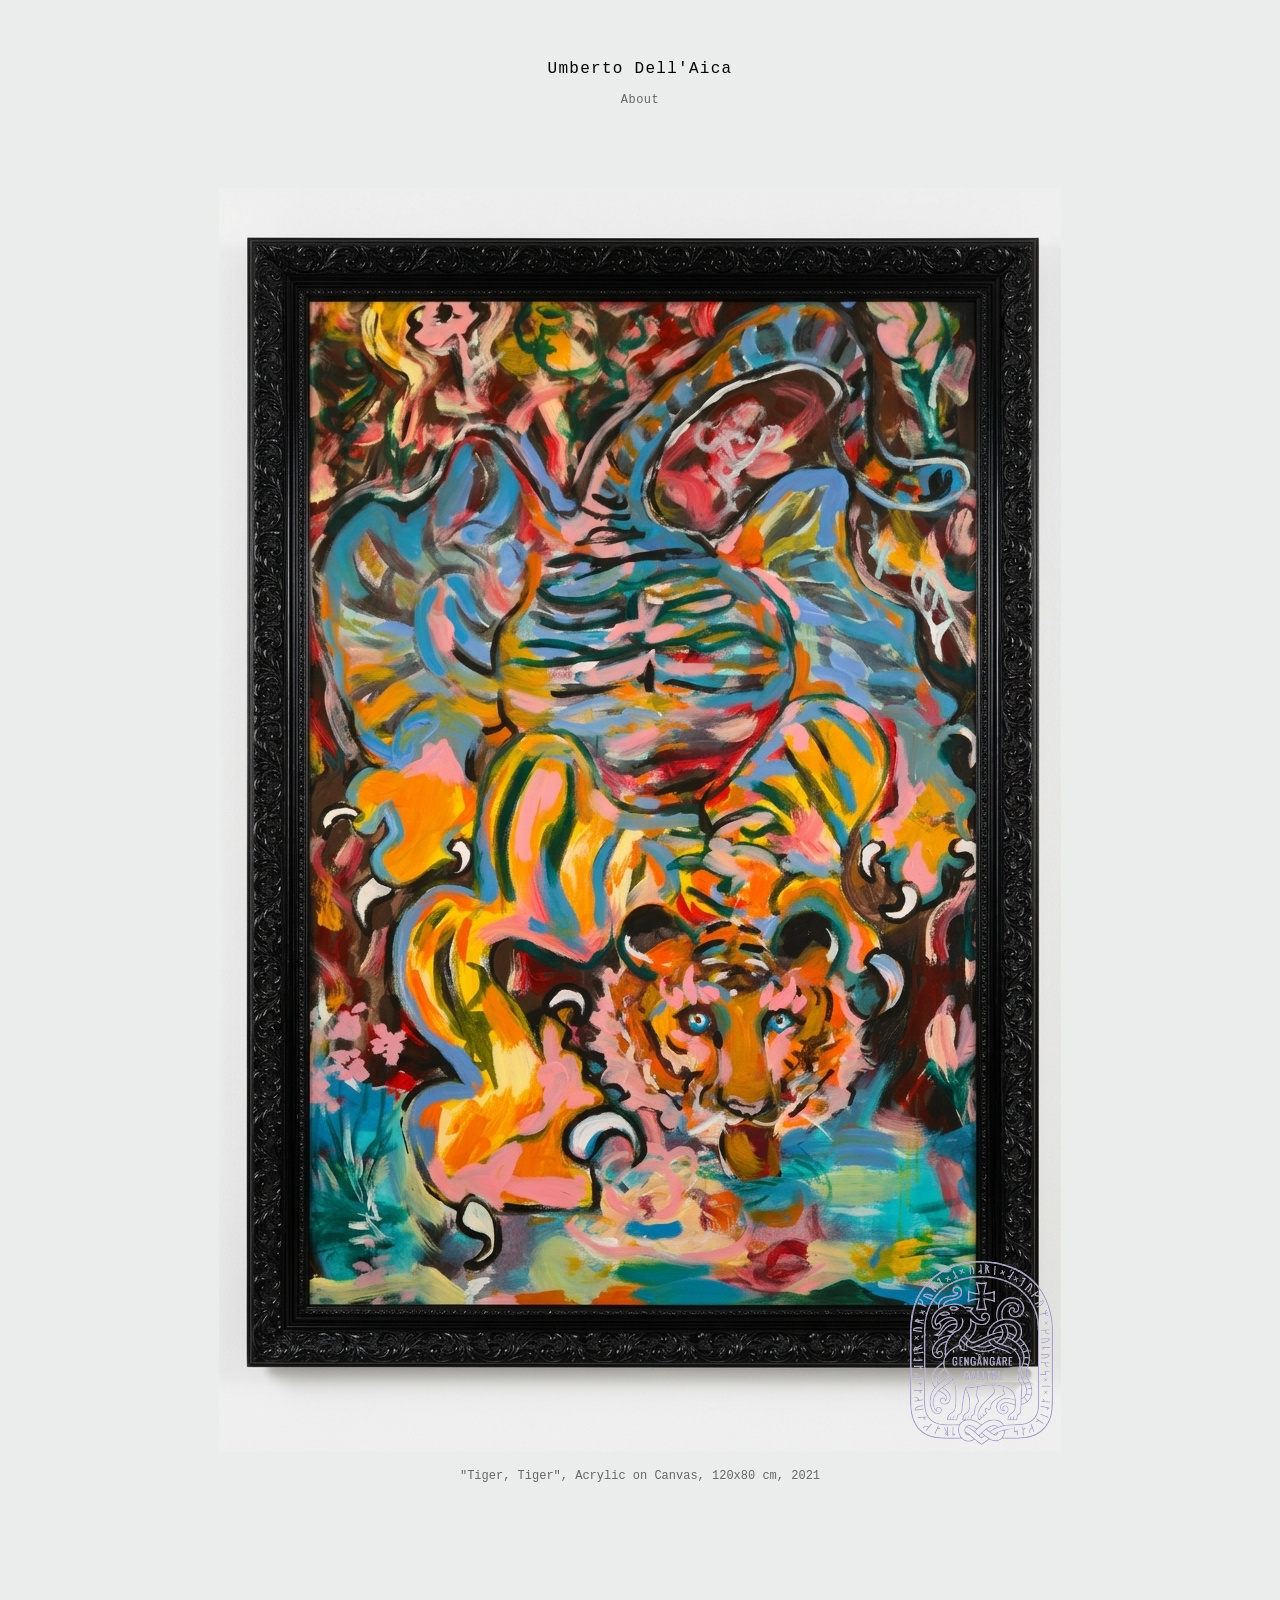
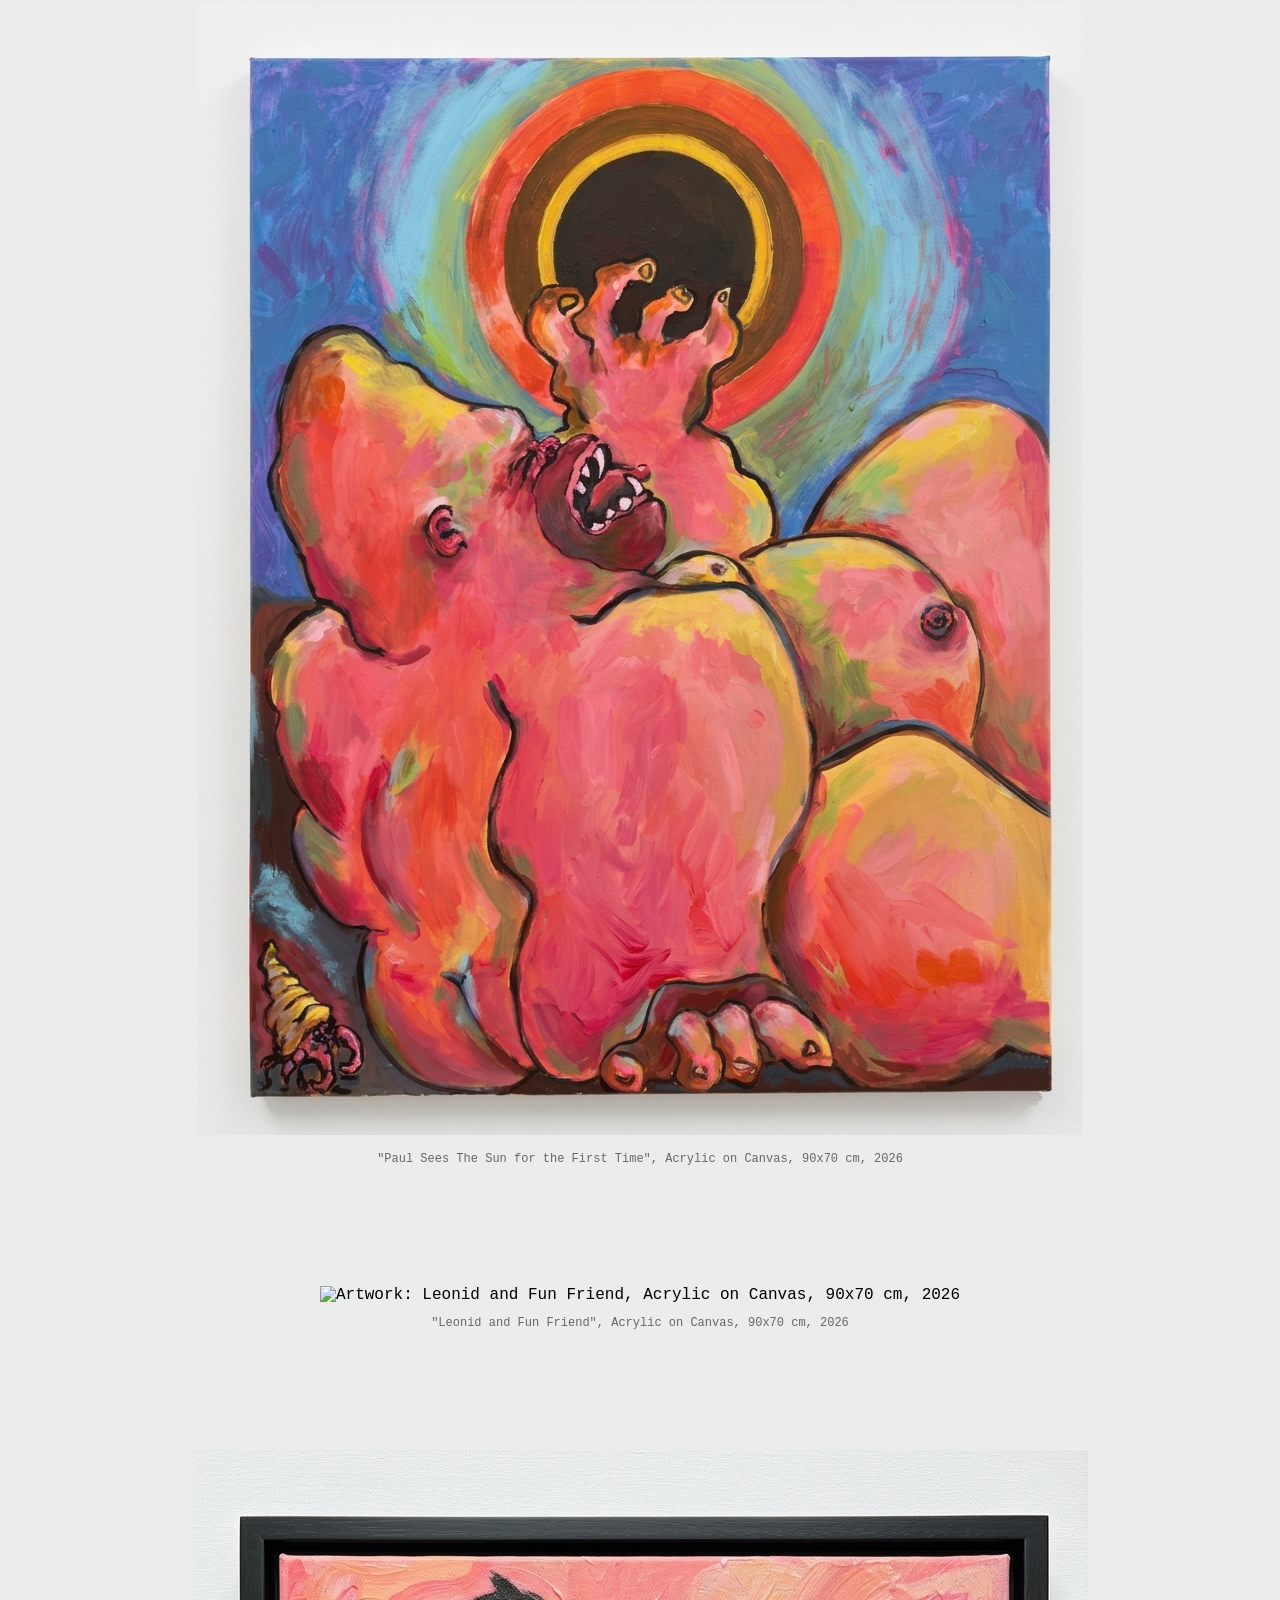
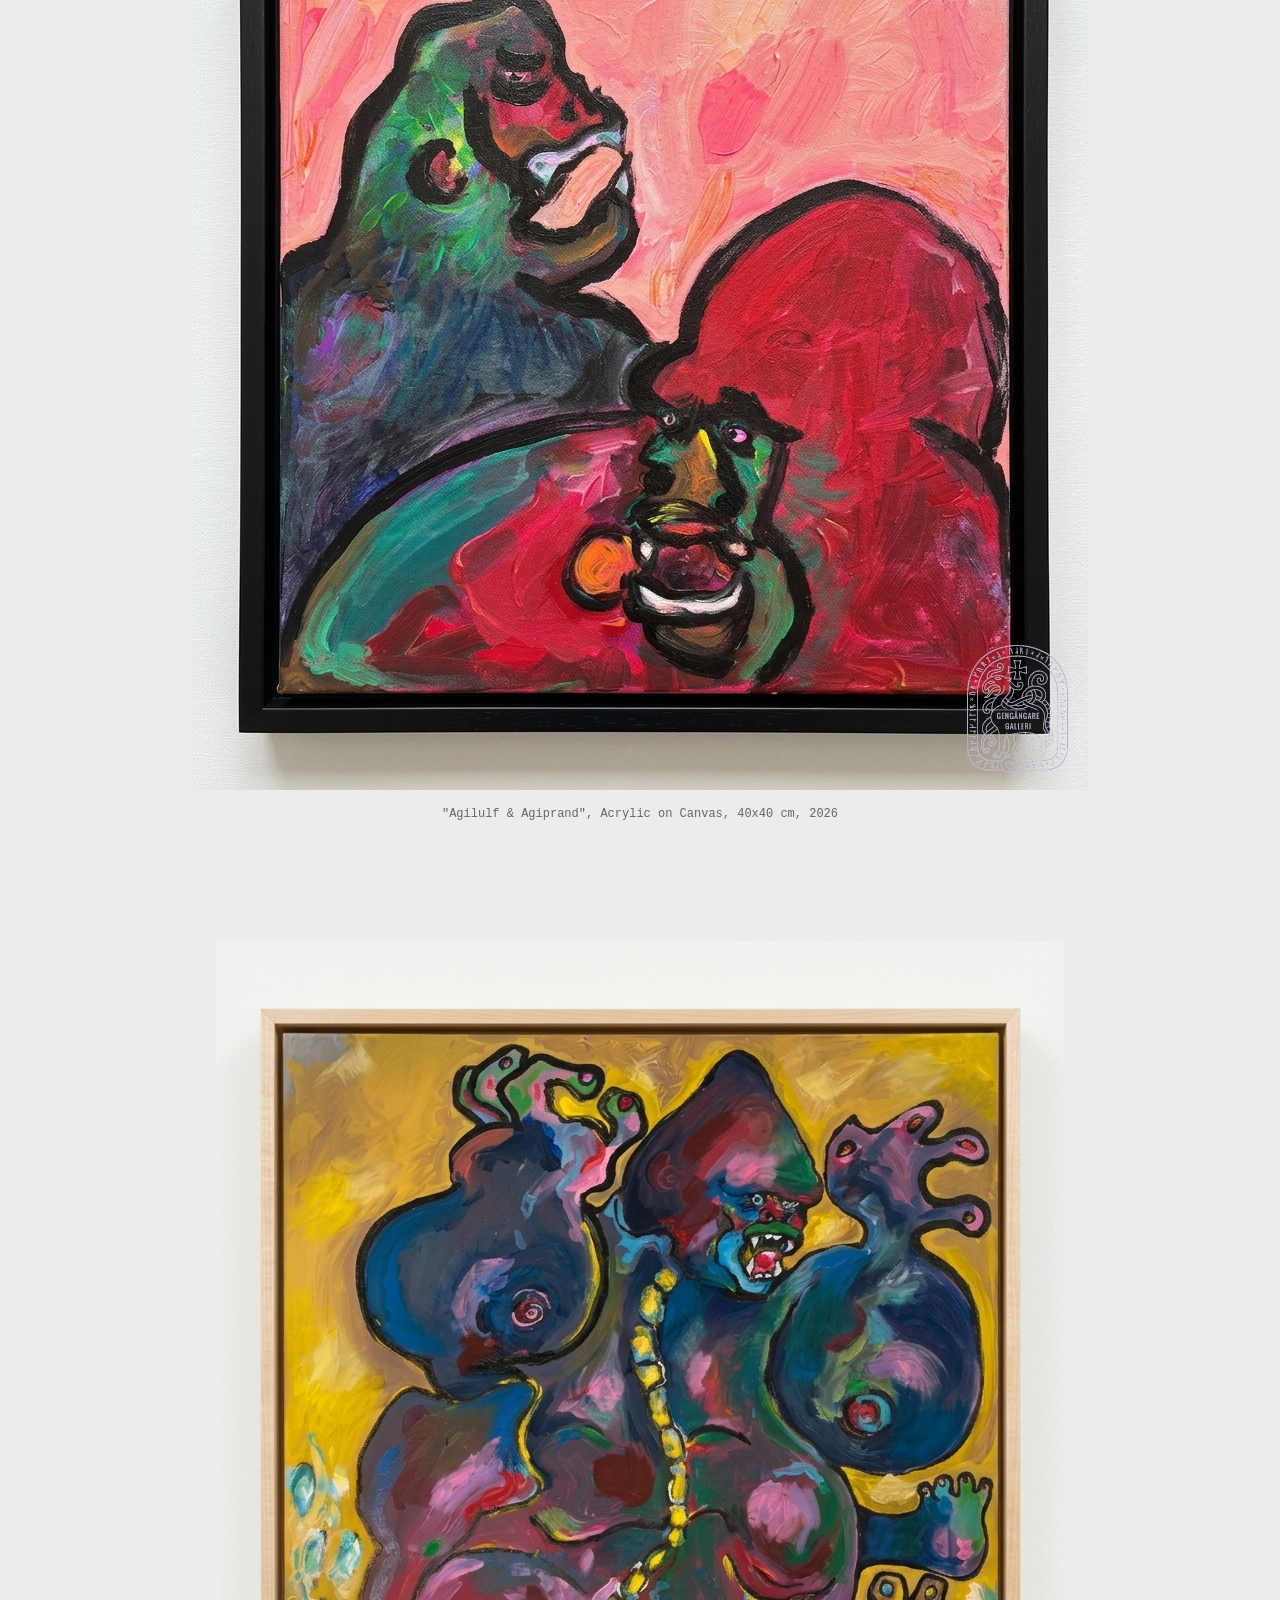
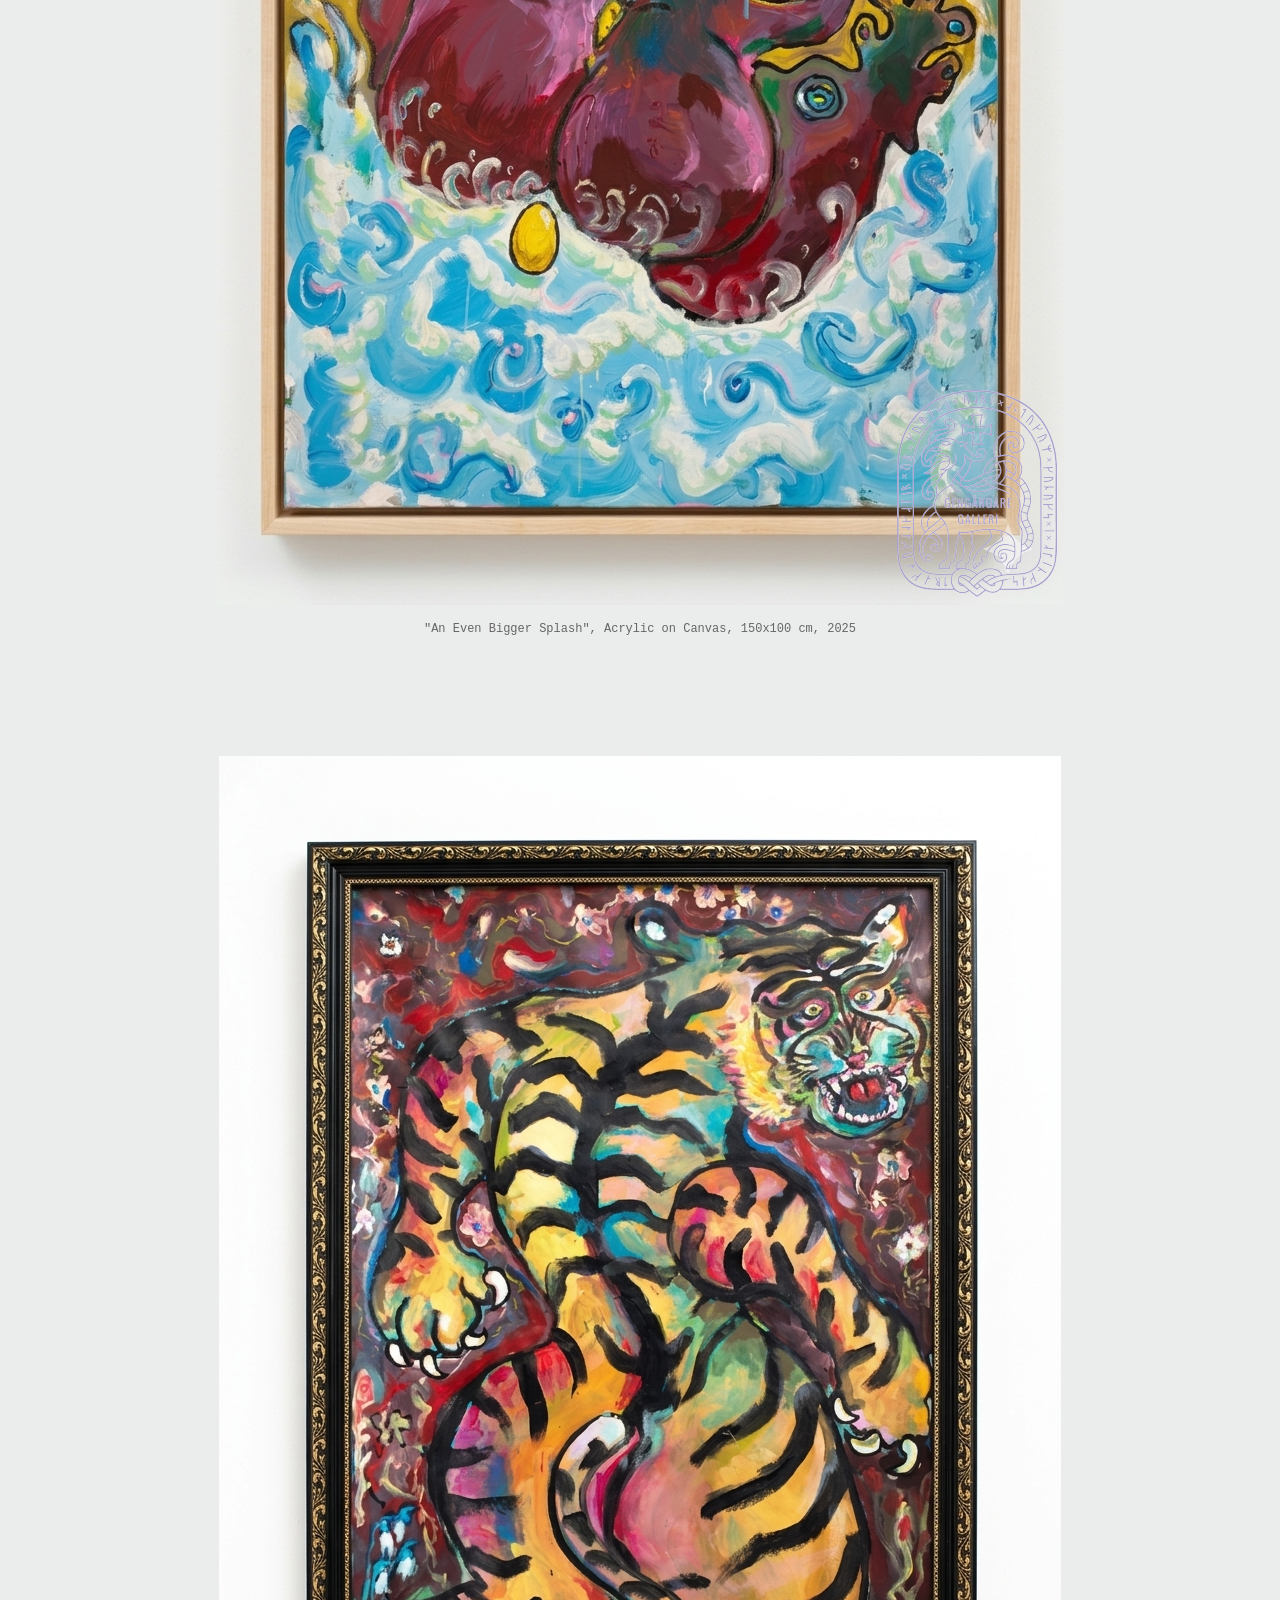
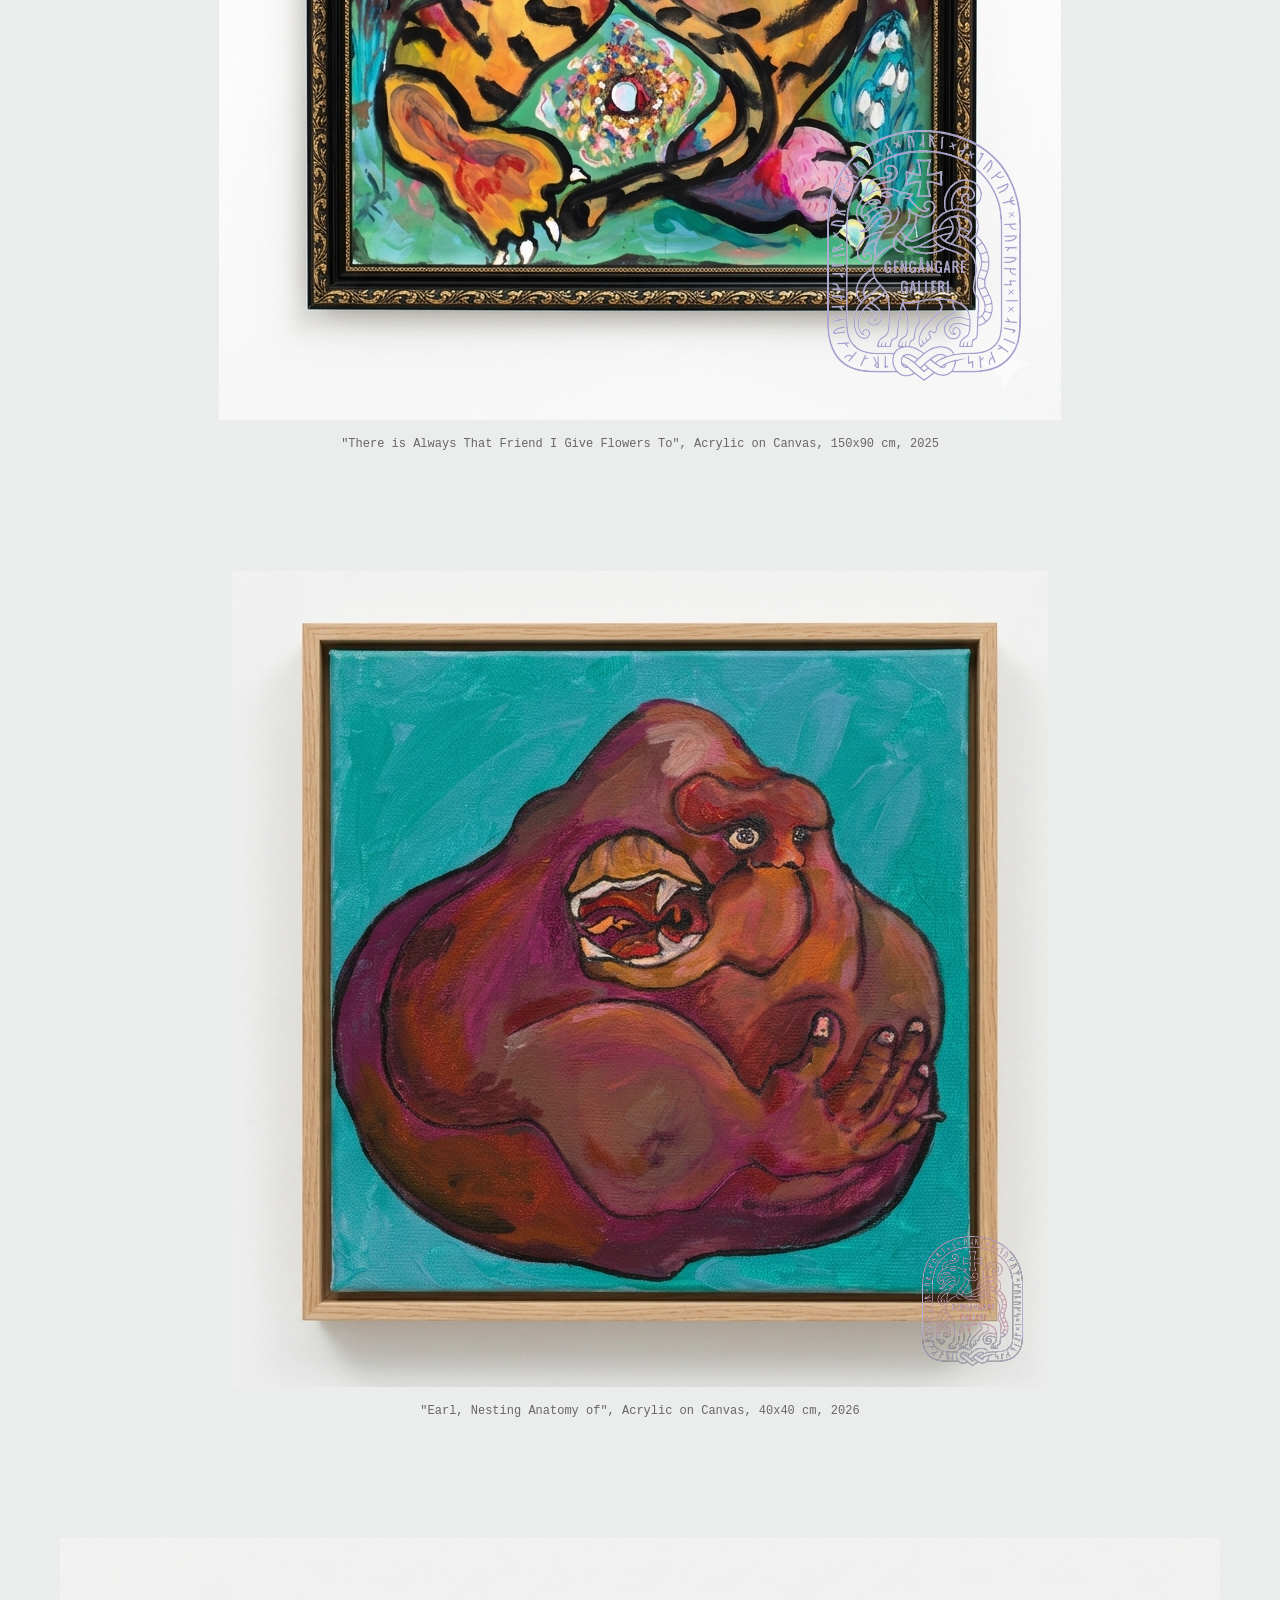
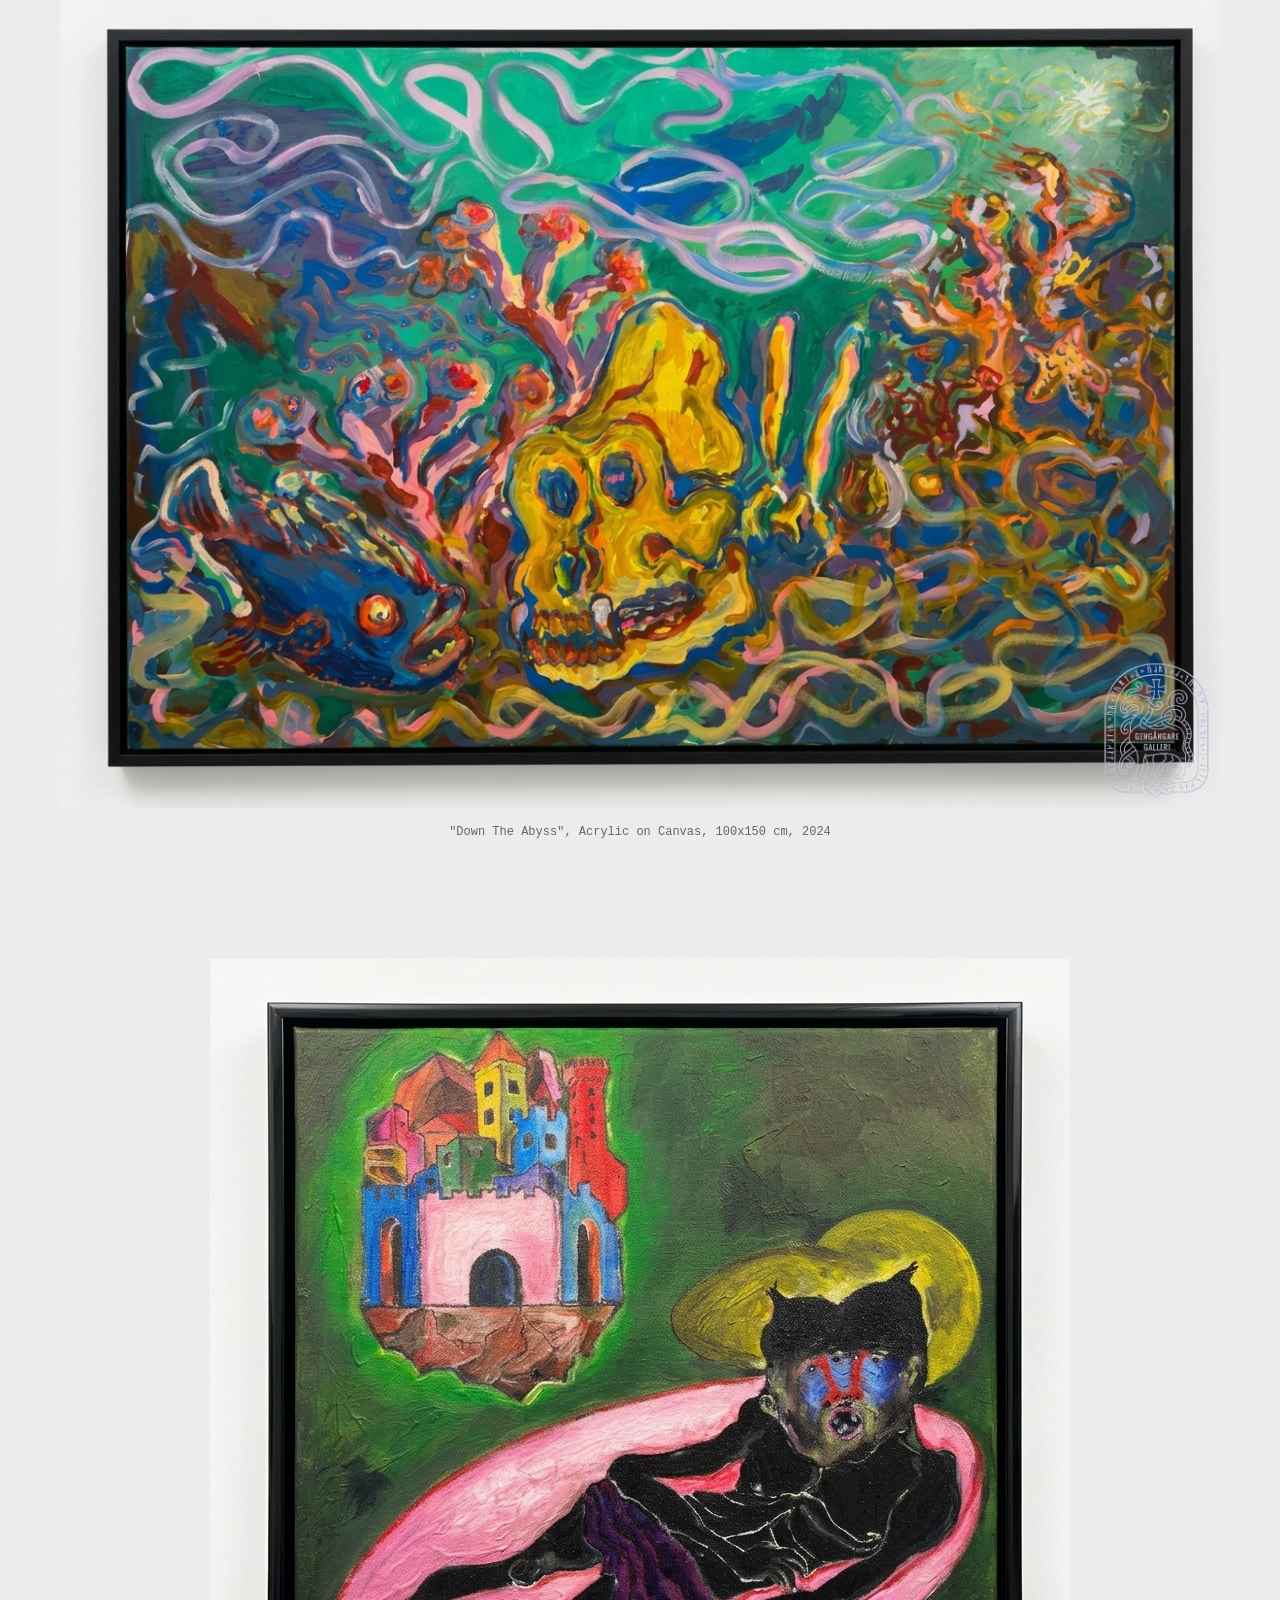
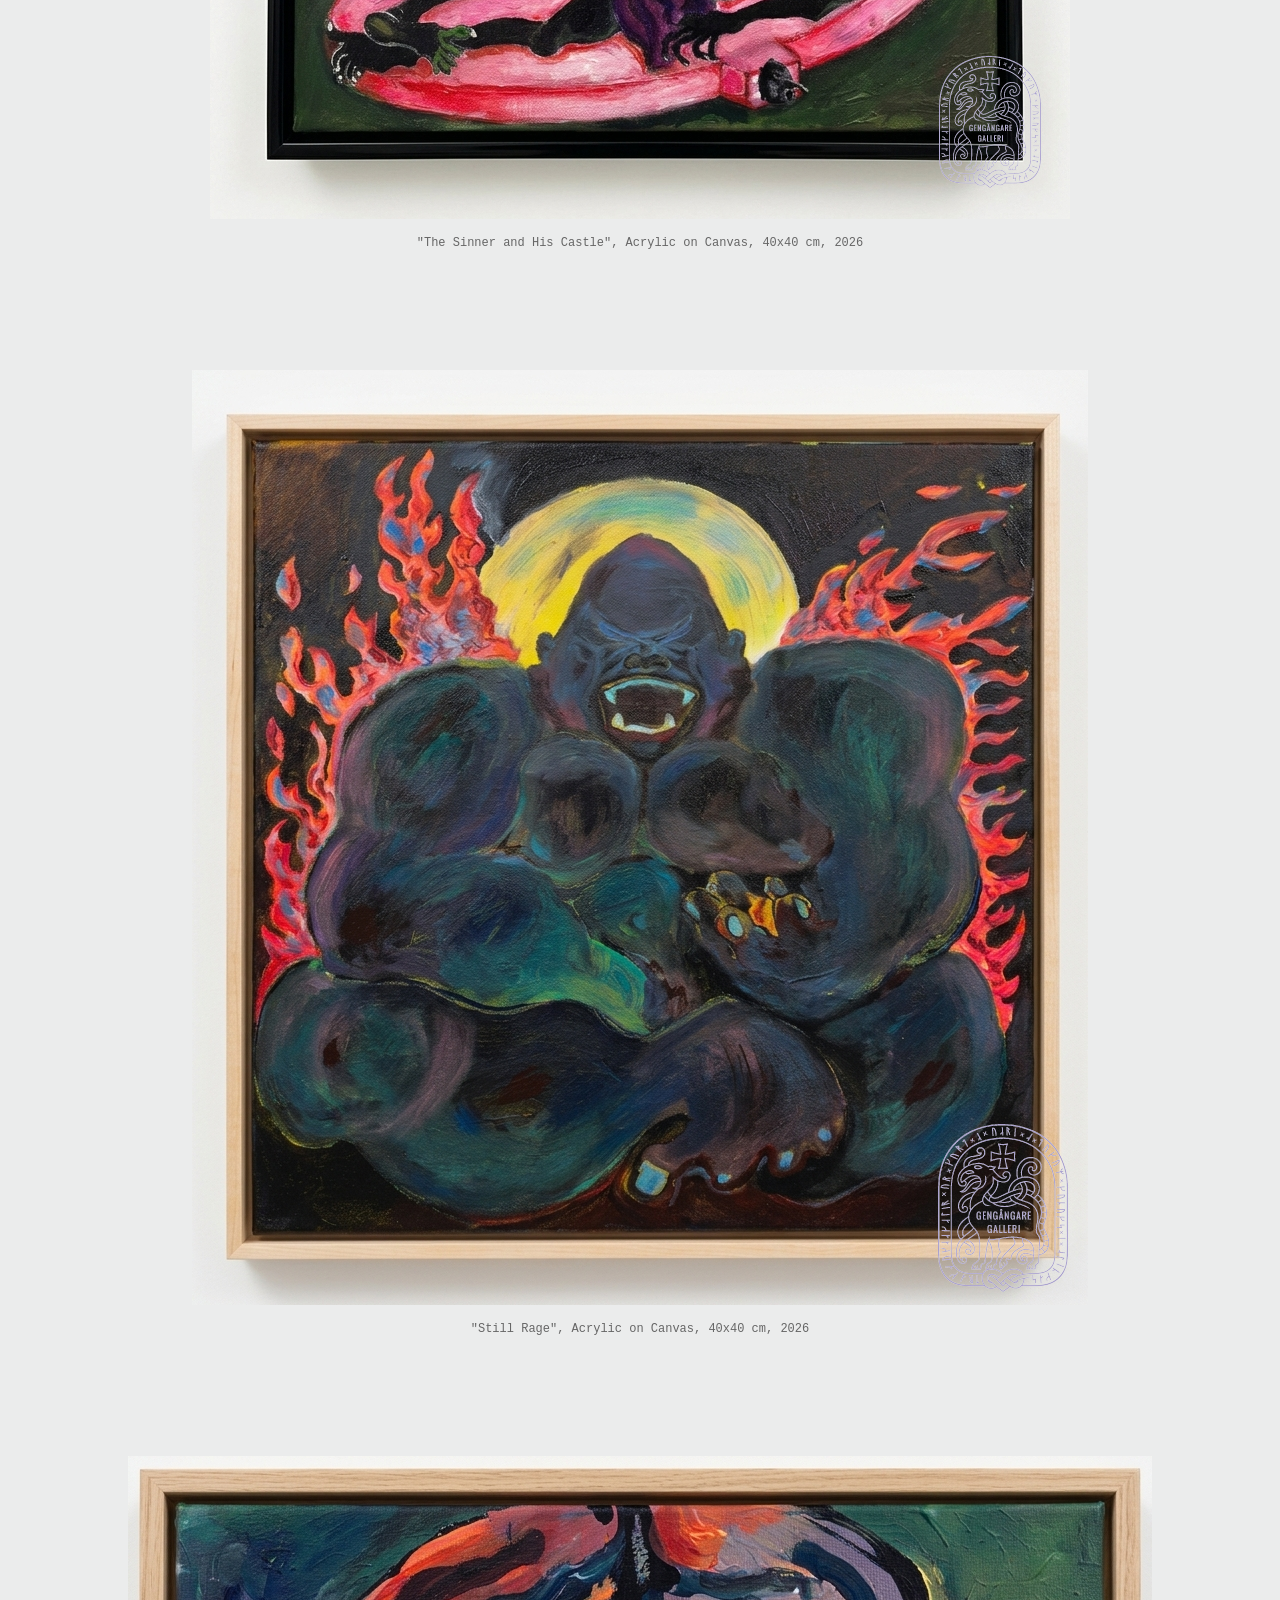
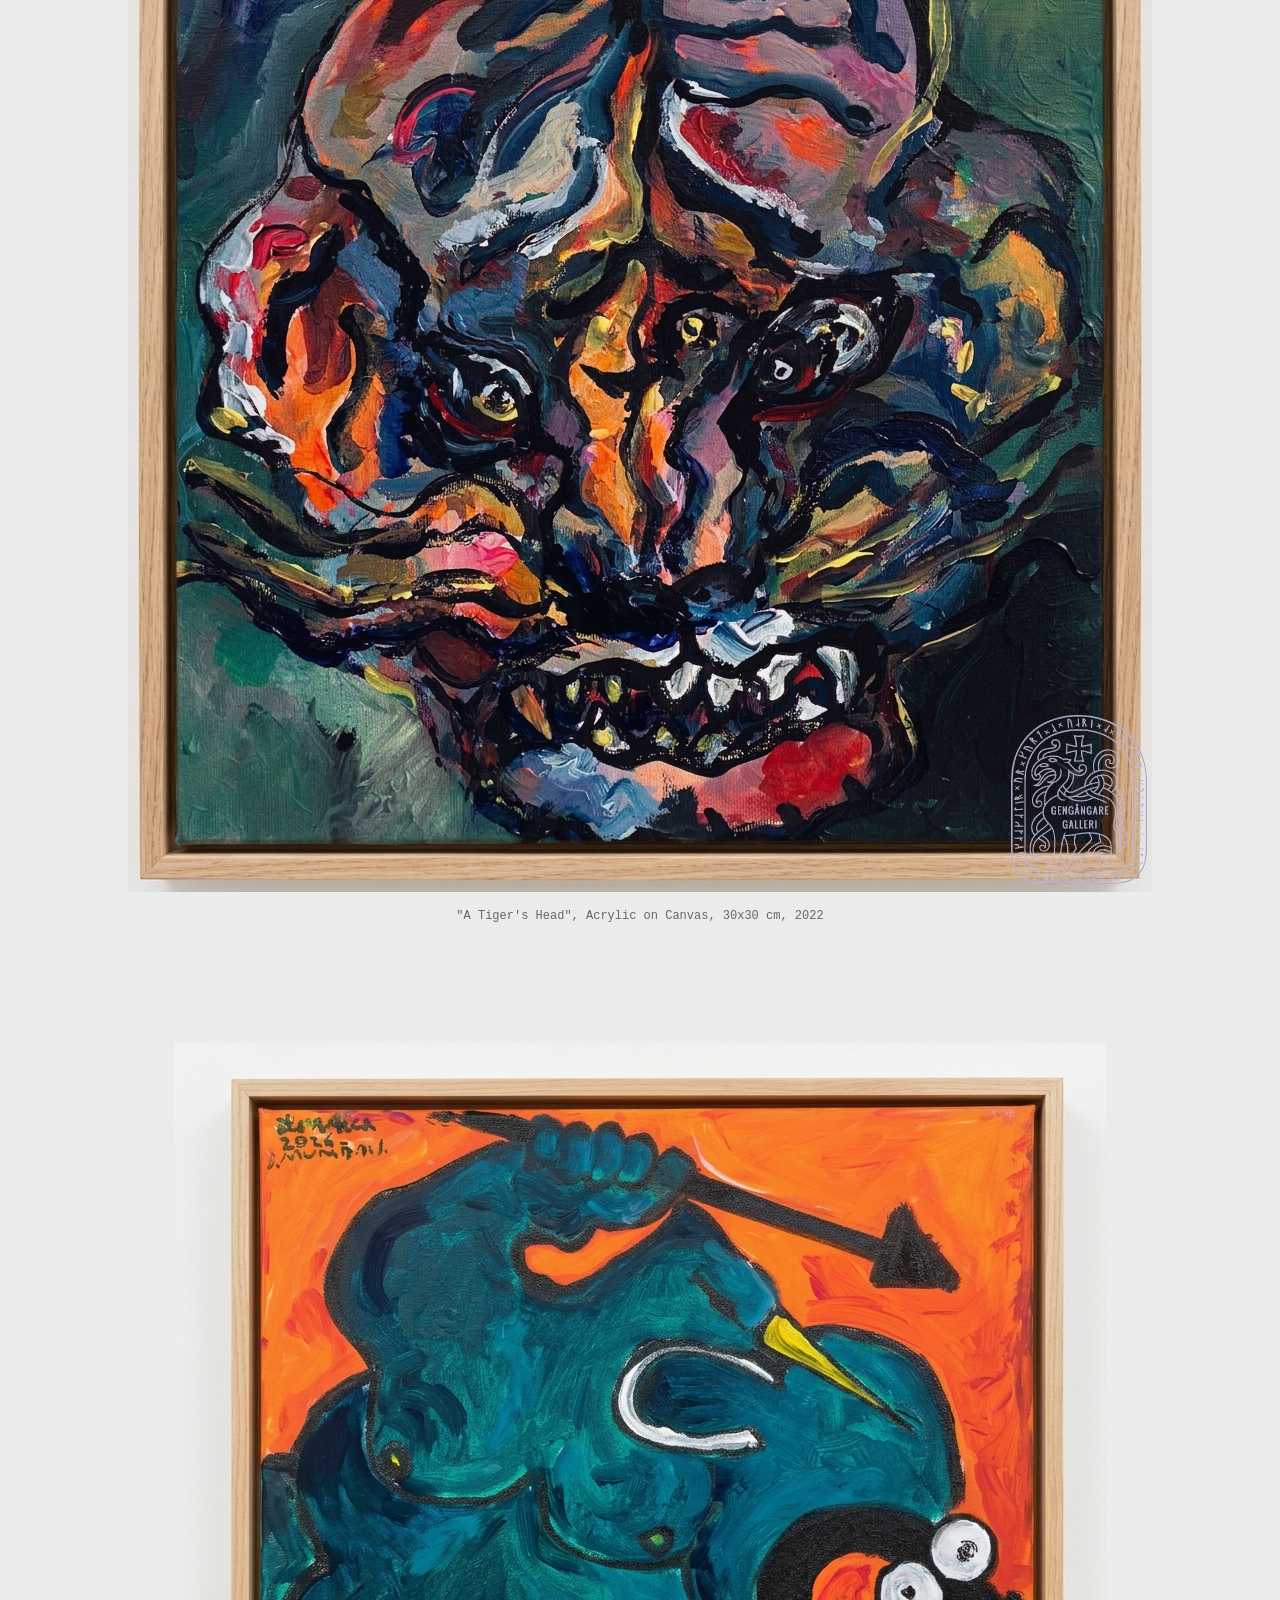
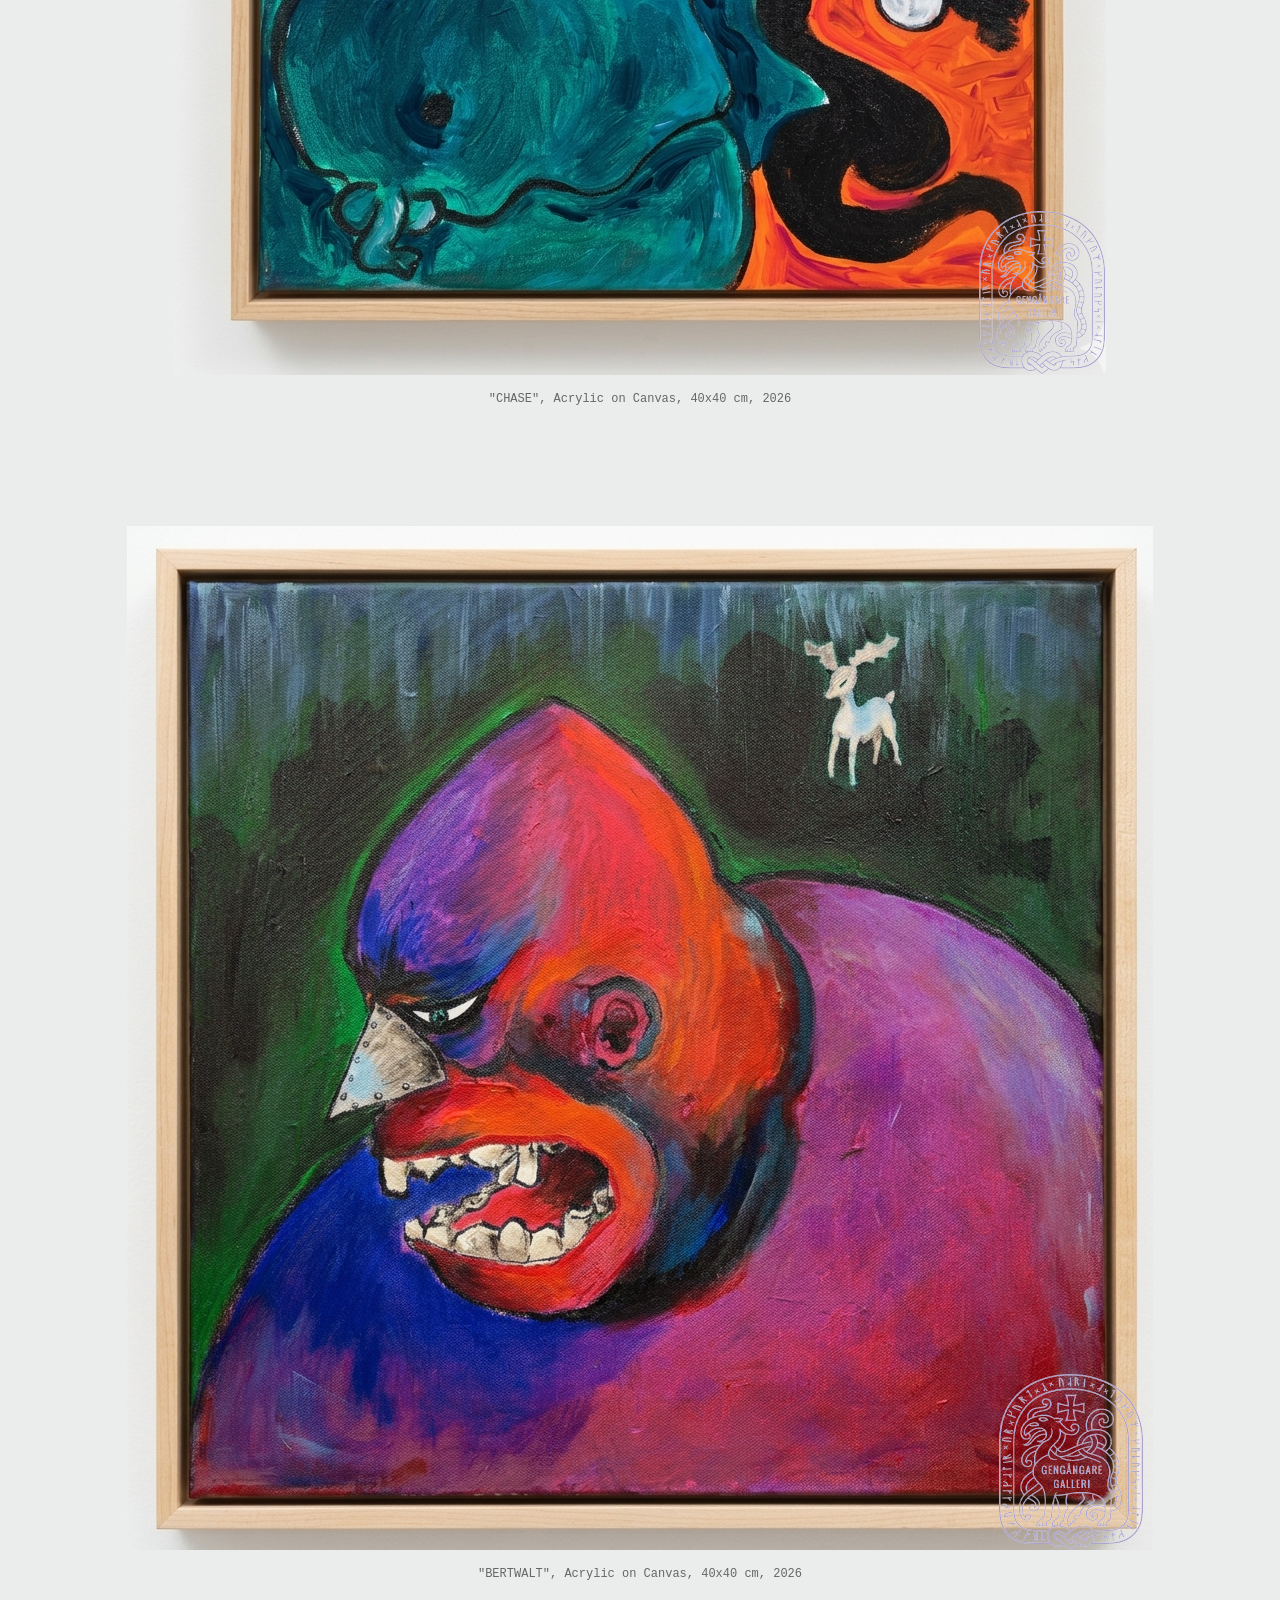
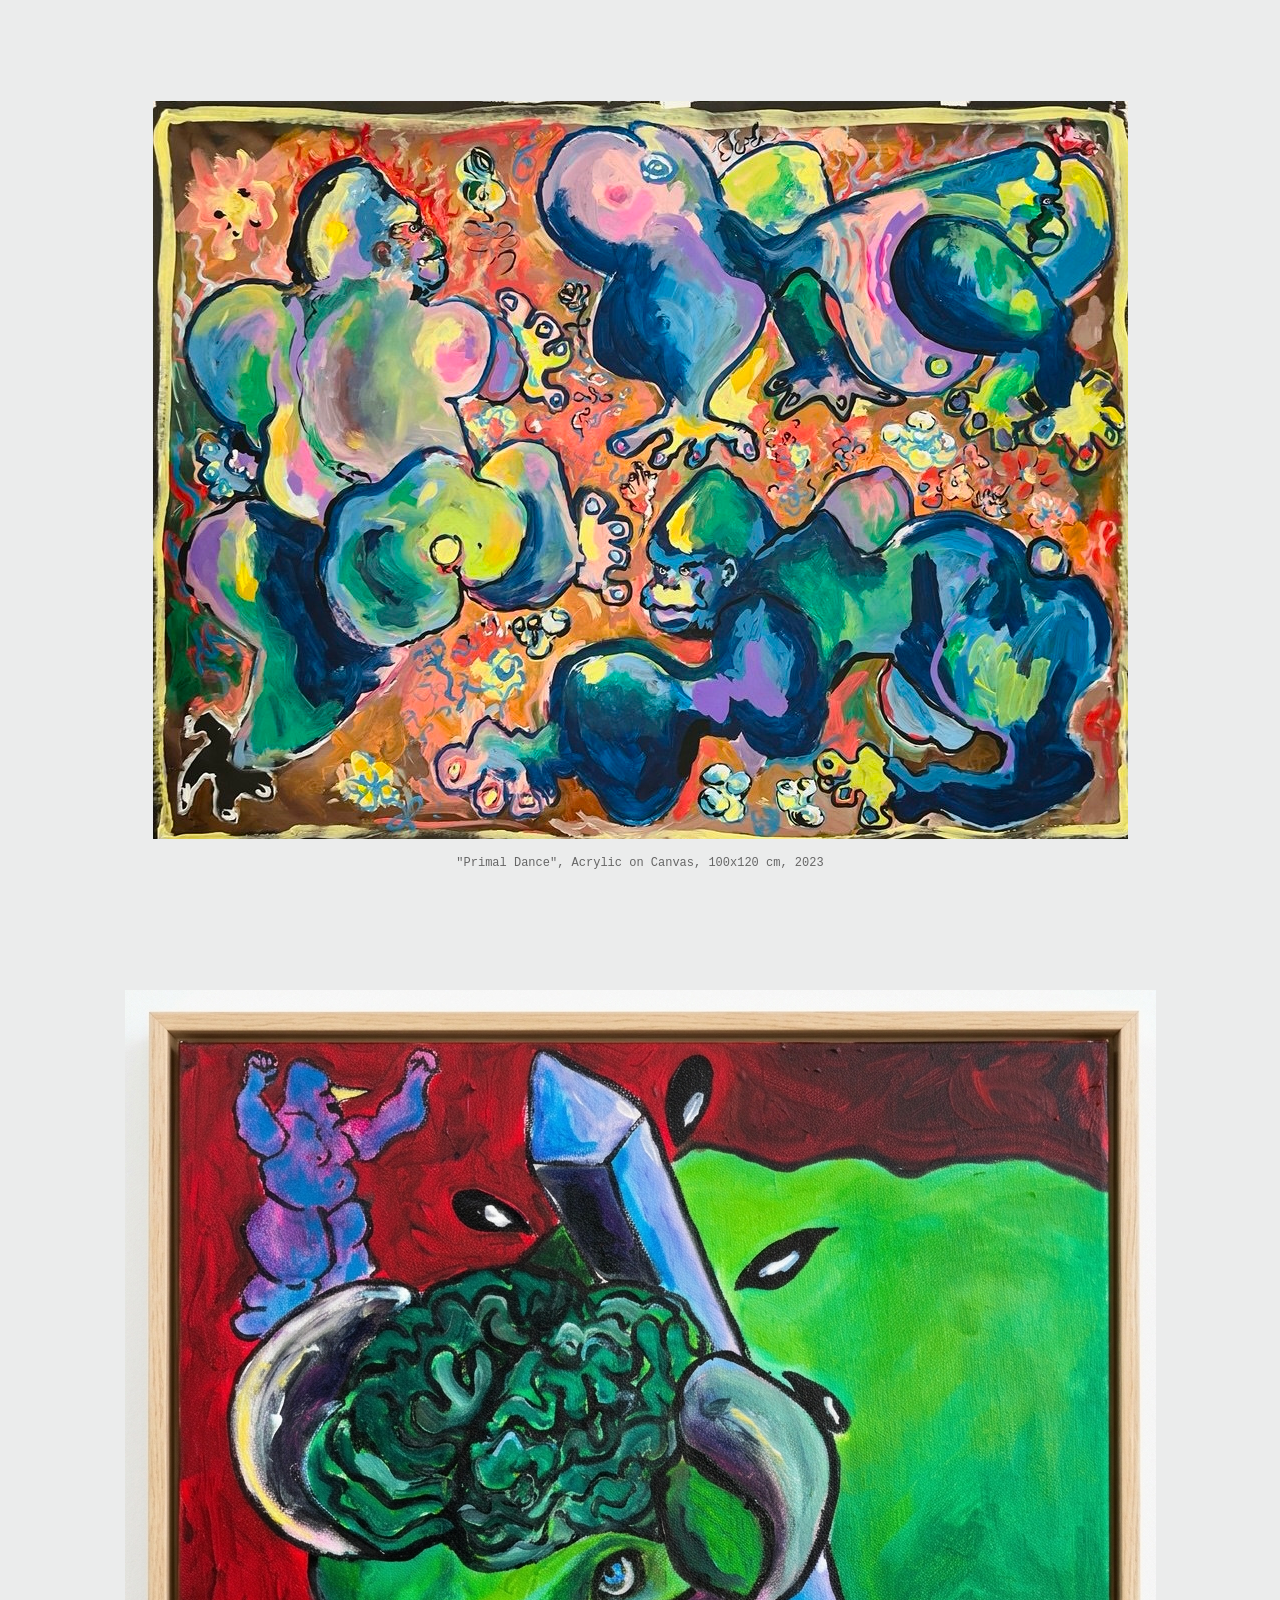
==== commit d5145607: "Add files via upload" ====
--- a/index.html
+++ b/index.html
@@ -6,6 +6,7 @@
   <title>Umberto Dell'Aica - S. MUMBAI S. - Artworks</title>
   <link rel="stylesheet" href="styles.css">
 
+  <link rel="canonical" href="https://umbertodellaica.eu/" />
 
   <link rel="icon" type="image/png" sizes="96x96" href="favicon-96x96.png">
   <link rel="icon" type="image/svg+xml" href="favicon.svg">
@@ -61,6 +62,12 @@
     <figure>
       <img src="images/Umberto_DellAica_Artwork_23_Paul_Sees_The_Sun_For_The_1st_Time.png" alt="Artwork: Paul Sees The Sun for the First Time, Acrylic on Canvas, 90x70 cm, 2026">
       <figcaption>"Paul Sees The Sun for the First Time", Acrylic on Canvas, 90x70 cm, 2026</figcaption>
+    </figure>  
+
+
+    <figure>
+      <img src="images/Umberto_DellAica_Artwork_24_Leonid_and_Fun_Friend.png" alt="Artwork: Leonid and Fun Friend, Acrylic on Canvas, 90x70 cm, 2026">
+      <figcaption>"Leonid and Fun Friend", Acrylic on Canvas, 90x70 cm, 2026</figcaption>
     </figure>      
     
 
